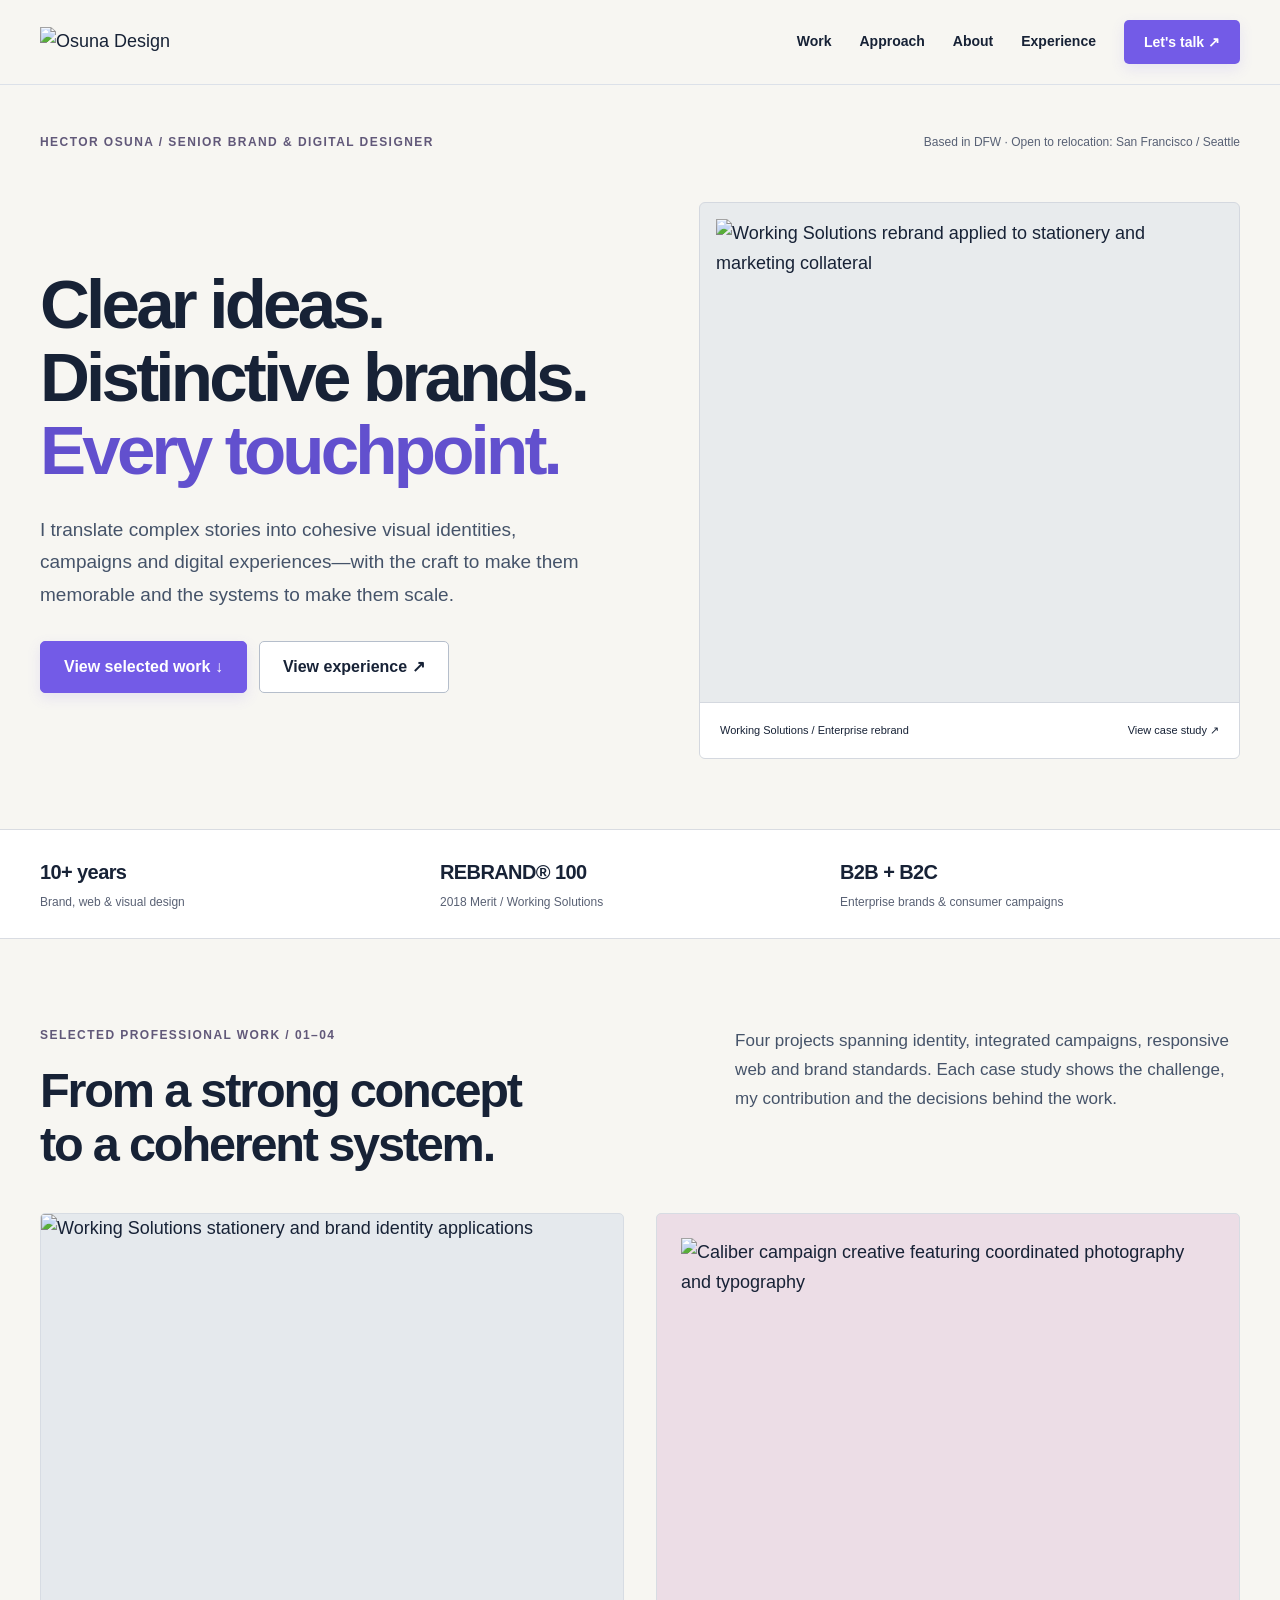
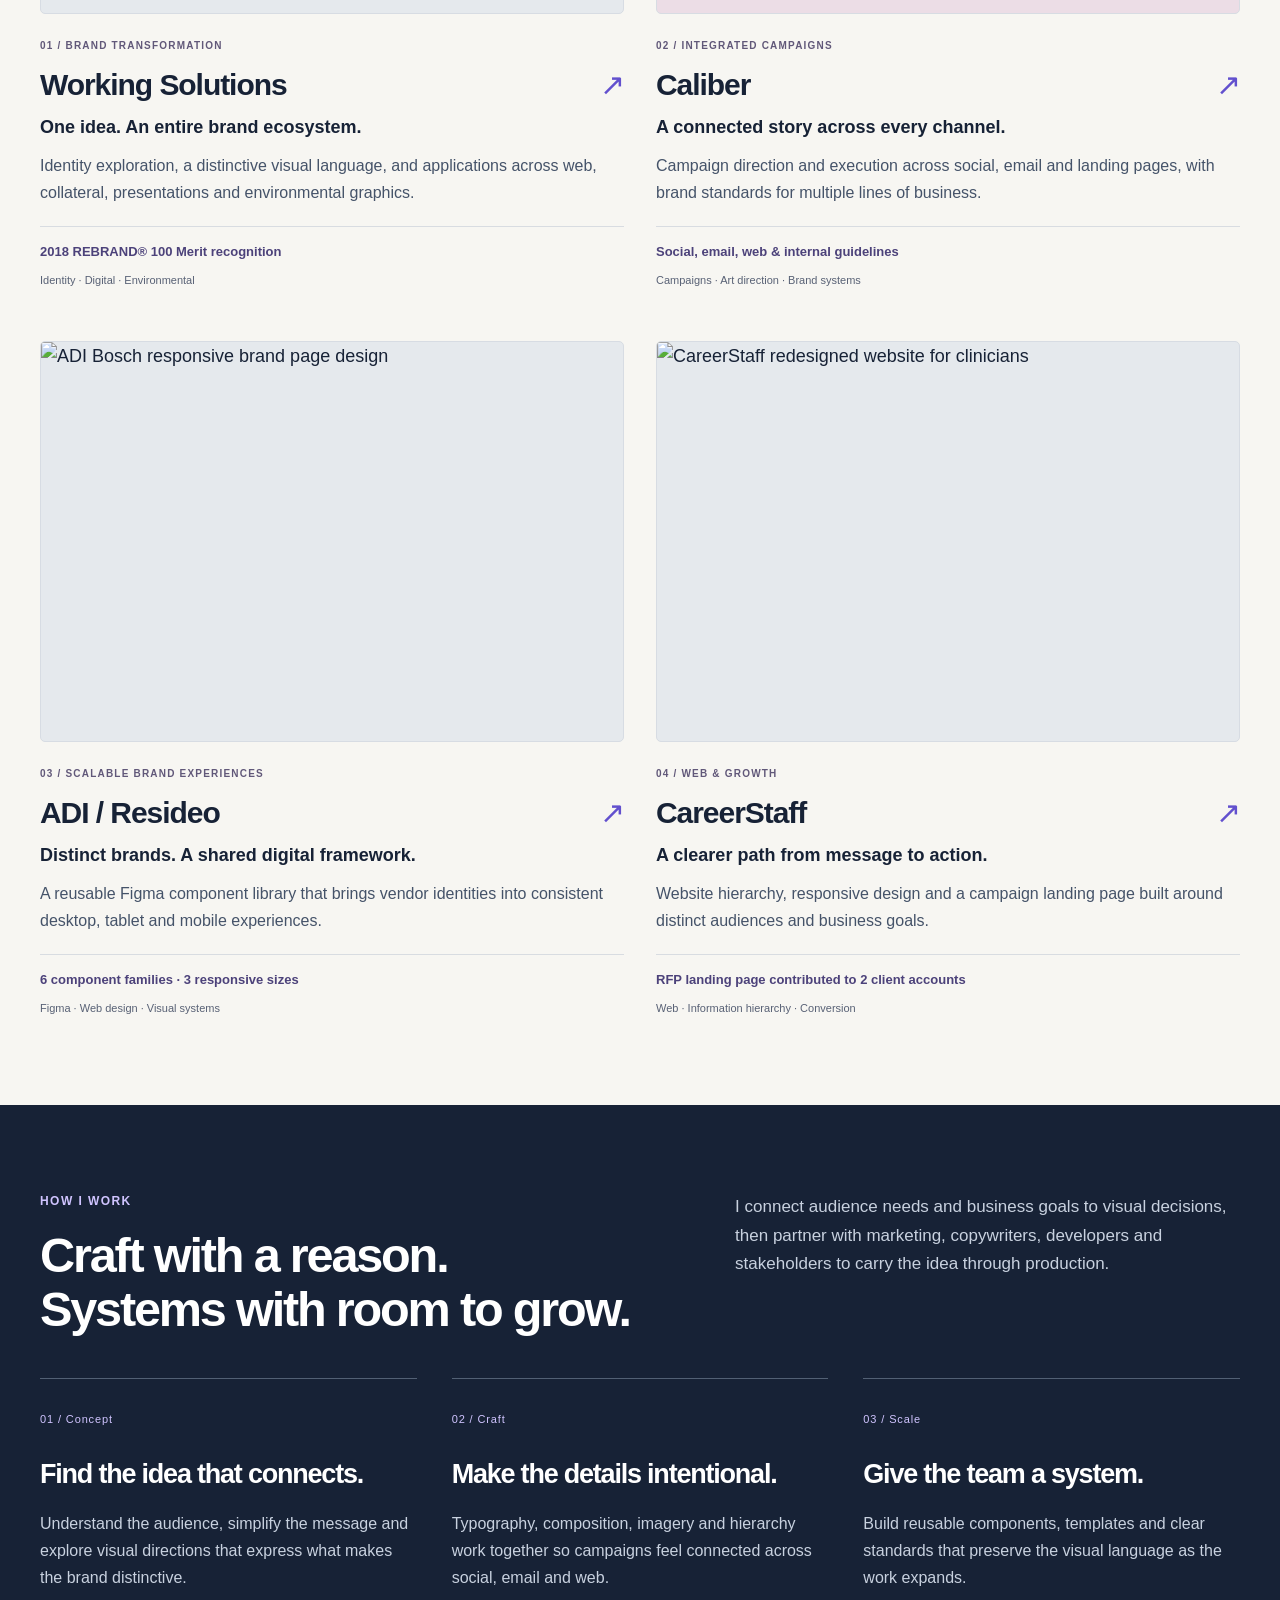
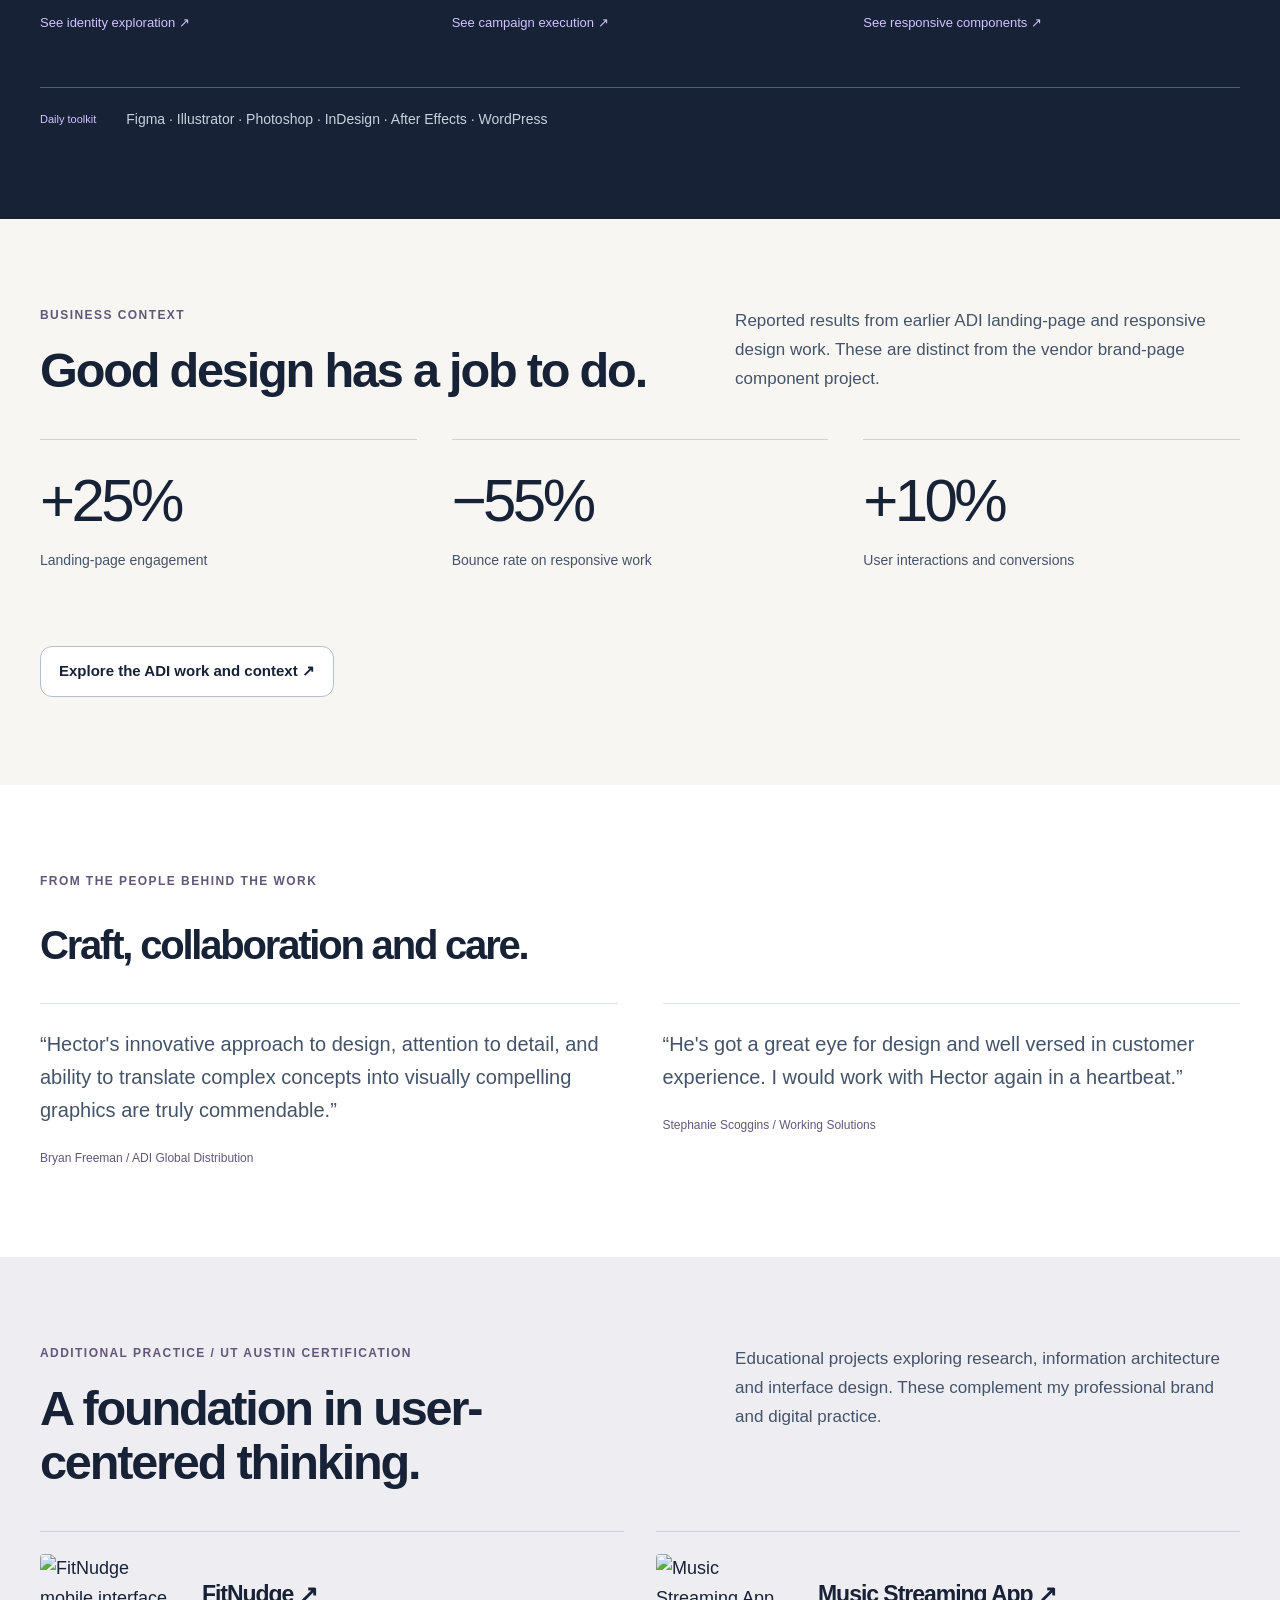
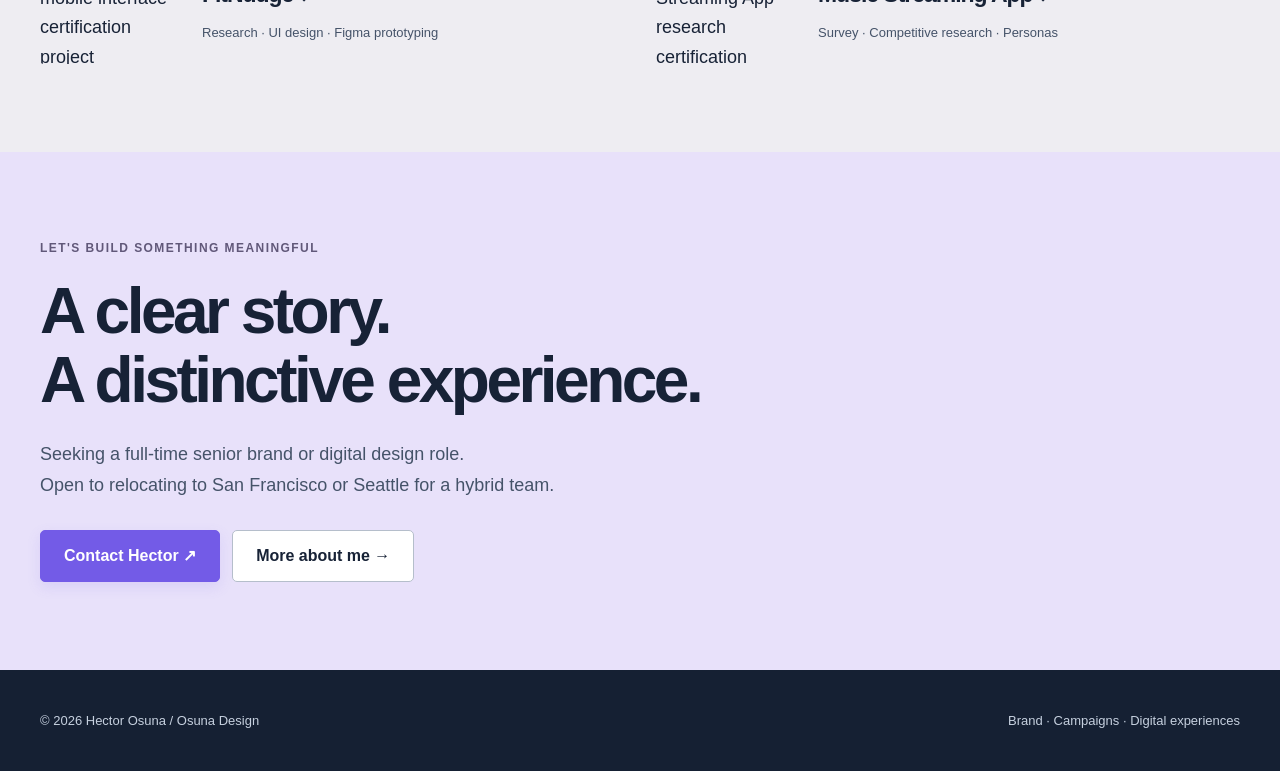
==== index.html @ 9e9a0d92 "Add files via upload" ====
<!doctype html><html lang="en"><head><meta charset="utf-8"><meta name="viewport" content="width=device-width,initial-scale=1"><title>Hector Osuna — Senior Brand &amp; Digital Designer</title><meta name="description" content="Portfolio of Hector Osuna, a senior brand, web and UI designer building polished digital experiences and scalable design systems."><link rel="icon" href="assets/favicon.svg" type="image/svg+xml"><link rel="alternate icon" href="assets/favicon.ico"><link rel="apple-touch-icon" href="assets/favicon-180.png"><link rel="stylesheet" href="styles.css"><link rel="stylesheet" href="editorial.css"><link rel="stylesheet" href="ux-cases.css"><link rel="stylesheet" href="product-design.css"><link rel="stylesheet" href="brand-focus.css"></head><body class="home-page product-portfolio brand-focused"><a class="skip-link" href="#main">Skip to content</a><nav class="nav"><div class="container navin"><a class="brand" href="index.html"><img src="assets/osuna-logo.png" alt="Osuna Design"></a><div class="navlinks"><a href="#work">Work</a><a href="#approach">Approach</a><a href="about.html">About</a><a href="resume.html">Experience</a><a class="btn dark" href="mailto:hosuna23@gmail.com">Let's talk ↗</a></div><button class="menu" aria-label="Open navigation">☰</button></div></nav><main id="main">
<header class="brand-hero"><div class="container"><div class="hero-intro"><div class="eyebrow">Hector Osuna / Senior Brand &amp; Digital Designer</div><p class="availability">Based in DFW · Open to relocation: San Francisco / Seattle</p></div><div class="brand-hero-grid"><div><h1>Clear ideas.<br>Distinctive brands.<br><span>Every touchpoint.</span></h1><p class="lead">I translate complex stories into cohesive visual identities, campaigns and digital experiences—with the craft to make them memorable and the systems to make them scale.</p><div class="actions"><a class="btn dark" href="#work">View selected work ↓</a><a class="btn" href="resume.html">View experience ↗</a></div></div><a class="hero-brand-art" href="working-solutions.html"><img src="assets/ws-new-collateral.webp" alt="Working Solutions rebrand applied to stationery and marketing collateral" fetchpriority="high"><div class="hero-art-caption"><span>Working Solutions / Enterprise rebrand</span><span>View case study ↗</span></div></a></div></div></header>
<section class="brand-proof-strip"><div class="container"><div><strong>10+ years</strong><span>Brand, web &amp; visual design</span></div><div><strong>REBRAND® 100</strong><span>2018 Merit / Working Solutions</span></div><div><strong>B2B + B2C</strong><span>Enterprise brands &amp; consumer campaigns</span></div></div></section>
<section id="work"><div class="container"><div class="section-head"><div><div class="eyebrow">Selected professional work / 01–04</div><h2>From a strong concept<br>to a coherent system.</h2></div><p>Four projects spanning identity, integrated campaigns, responsive web and brand standards. Each case study shows the challenge, my contribution and the decisions behind the work.</p></div><div class="brand-work-grid"><a class="brand-project" href="working-solutions.html"><div class="brand-project-image"><img src="assets/ws-new-collateral.webp" alt="Working Solutions stationery and brand identity applications" loading="lazy"></div><div class="brand-project-copy"><div class="eyebrow">01 / Brand transformation</div><h3>Working Solutions <span aria-hidden="true">↗</span></h3><h4>One idea. An entire brand ecosystem.</h4><p>Identity exploration, a distinctive visual language, and applications across web, collateral, presentations and environmental graphics.</p><div class="project-proof">2018 REBRAND® 100 Merit recognition</div><div class="brand-tags">Identity · Digital · Environmental</div></div></a><a class="brand-project" href="caliber.html"><div class="brand-project-image"><img src="assets/caliber/campaign-social.jpg" alt="Caliber campaign creative featuring coordinated photography and typography" loading="lazy"></div><div class="brand-project-copy"><div class="eyebrow">02 / Integrated campaigns</div><h3>Caliber <span aria-hidden="true">↗</span></h3><h4>A connected story across every channel.</h4><p>Campaign direction and execution across social, email and landing pages, with brand standards for multiple lines of business.</p><div class="project-proof">Social, email, web & internal guidelines</div><div class="brand-tags">Campaigns · Art direction · Brand systems</div></div></a><a class="brand-project" href="adi-resideo.html"><div class="brand-project-image"><img src="assets/adi-bosch-desktop.webp" alt="ADI Bosch responsive brand page design" loading="lazy"></div><div class="brand-project-copy"><div class="eyebrow">03 / Scalable brand experiences</div><h3>ADI / Resideo <span aria-hidden="true">↗</span></h3><h4>Distinct brands. A shared digital framework.</h4><p>A reusable Figma component library that brings vendor identities into consistent desktop, tablet and mobile experiences.</p><div class="project-proof">6 component families · 3 responsive sizes</div><div class="brand-tags">Figma · Web design · Visual systems</div></div></a><a class="brand-project" href="careerstaff.html"><div class="brand-project-image"><img src="assets/cs-new-clinicians.webp" alt="CareerStaff redesigned website for clinicians" loading="lazy"></div><div class="brand-project-copy"><div class="eyebrow">04 / Web & growth</div><h3>CareerStaff <span aria-hidden="true">↗</span></h3><h4>A clearer path from message to action.</h4><p>Website hierarchy, responsive design and a campaign landing page built around distinct audiences and business goals.</p><div class="project-proof">RFP landing page contributed to 2 client accounts</div><div class="brand-tags">Web · Information hierarchy · Conversion</div></div></a></div></div></section>
<section id="approach" class="brand-approach"><div class="container"><div class="section-head"><div><div class="eyebrow">How I work</div><h2>Craft with a reason.<br>Systems with room to grow.</h2></div><p>I connect audience needs and business goals to visual decisions, then partner with marketing, copywriters, developers and stakeholders to carry the idea through production.</p></div><div class="brand-principles"><article><span>01 / Concept</span><h3>Find the idea that connects.</h3><p>Understand the audience, simplify the message and explore visual directions that express what makes the brand distinctive.</p><a href="working-solutions.html">See identity exploration ↗</a></article><article><span>02 / Craft</span><h3>Make the details intentional.</h3><p>Typography, composition, imagery and hierarchy work together so campaigns feel connected across social, email and web.</p><a href="caliber.html">See campaign execution ↗</a></article><article><span>03 / Scale</span><h3>Give the team a system.</h3><p>Build reusable components, templates and clear standards that preserve the visual language as the work expands.</p><a href="adi-resideo.html">See responsive components ↗</a></article></div><div class="tool-line"><span>Daily toolkit</span><p>Figma · Illustrator · Photoshop · InDesign · After Effects · WordPress</p></div></div></section>
<section class="brand-results"><div class="container"><div class="section-head"><div><div class="eyebrow">Business context</div><h2>Good design has a job to do.</h2></div><p>Reported results from earlier ADI landing-page and responsive design work. These are distinct from the vendor brand-page component project.</p></div><div class="brand-result-grid"><div><strong>+25%</strong><p>Landing-page engagement</p></div><div><strong>−55%</strong><p>Bounce rate on responsive work</p></div><div><strong>+10%</strong><p>User interactions and conversions</p></div></div><a class="back" href="adi-resideo.html">Explore the ADI work and context ↗</a></div></section>
<section class="brand-testimonials"><div class="container"><div class="eyebrow">From the people behind the work</div><h2>Craft, collaboration and care.</h2><div class="brief-grid"><figure><blockquote>“Hector's innovative approach to design, attention to detail, and ability to translate complex concepts into visually compelling graphics are truly commendable.”</blockquote><figcaption>Bryan Freeman / ADI Global Distribution</figcaption></figure><figure><blockquote>“He's got a great eye for design and well versed in customer experience. I would work with Hector again in a heartbeat.”</blockquote><figcaption>Stephanie Scoggins / Working Solutions</figcaption></figure></div></div></section><section class="brand-secondary"><div class="container"><div class="section-head"><div><div class="eyebrow">Additional practice / UT Austin certification</div><h2>A foundation in user-centered thinking.</h2></div><p>Educational projects exploring research, information architecture and interface design. These complement my professional brand and digital practice.</p></div><div class="brand-study-grid"><a href="ui-ux-fitnudge.html"><img src="assets/ux/FitNudge-thumbnail.jpg" alt="FitNudge mobile interface certification project" loading="lazy"><div><h3>FitNudge ↗</h3><p>Research · UI design · Figma prototyping</p></div></a><a href="music-streaming-app.html"><img src="assets/ux/Music-Streaming-App-thumbnail.jpg" alt="Music Streaming App research certification project" loading="lazy"><div><h3>Music Streaming App ↗</h3><p>Survey · Competitive research · Personas</p></div></a></div></div></section>
<section class="brand-contact"><div class="container"><div class="eyebrow">Let's build something meaningful</div><h2>A clear story.<br>A distinctive experience.</h2><p>Seeking a full-time senior brand or digital design role.<br>Open to relocating to San Francisco or Seattle for a hybrid team.</p><div class="actions"><a class="btn dark" href="mailto:hosuna23@gmail.com">Contact Hector ↗</a><a class="btn" href="about.html">More about me →</a></div></div></section>
</main><footer class="footer"><div class="container footerin"><div>© <span data-year></span> Hector Osuna / Osuna Design</div><div>Brand · Campaigns · Digital experiences</div></div></footer><script src="script.js"></script><script src="product-design.js"></script></body></html>
---- styles.css ----
:root{--ink:#0b1736;--navy:#0f2046;--gold:#b18b4c;--paper:#fbfaf7;--white:#fff;--muted:#687083;--line:#dfe3e8;--lav:#eeeaff;--mint:#e8f8f2;--sky:#e9f4ff;--peach:#fff0e8;--shadow:0 24px 70px rgba(15,32,70,.10);--radius:28px;--max:1200px}*{box-sizing:border-box}html{scroll-behavior:smooth}body{margin:0;background:var(--paper);color:var(--ink);font-family:Inter,ui-sans-serif,-apple-system,BlinkMacSystemFont,"Segoe UI",sans-serif;line-height:1.55}a{color:inherit;text-decoration:none}img{max-width:100%;display:block}.container{width:min(var(--max),calc(100% - 40px));margin:auto}.nav{position:sticky;top:0;z-index:30;background:rgba(251,250,247,.82);backdrop-filter:blur(18px);border-bottom:1px solid rgba(11,23,54,.08)}.navin{height:82px;display:flex;align-items:center;justify-content:space-between}.brand img{width:175px;height:auto}.navlinks{display:flex;align-items:center;gap:28px;font-size:14px}.navlinks a{opacity:.78}.navlinks a:hover{opacity:1}.btn{display:inline-flex;align-items:center;justify-content:center;gap:10px;border:1px solid var(--ink);border-radius:999px;padding:12px 18px;font-weight:700;font-size:14px;transition:.25s;background:transparent}.btn:hover{transform:translateY(-2px);box-shadow:0 10px 25px rgba(15,32,70,.12)}.btn.dark{background:var(--ink);color:white}.menu{display:none;border:0;background:none;font-size:25px}.hero{padding:88px 0 68px;overflow:hidden}.eyebrow{font-size:12px;font-weight:800;letter-spacing:.16em;text-transform:uppercase;color:var(--gold);margin-bottom:18px}.hero-grid{display:grid;grid-template-columns:1.05fr .95fr;gap:64px;align-items:center}.hero h1{font-size:clamp(52px,7vw,92px);line-height:.94;letter-spacing:-.065em;margin:0 0 26px;max-width:800px}.gradient-word{background:linear-gradient(100deg,#5d54c7,#af7d43,#2f9d82);-webkit-background-clip:text;color:transparent}.lead{font-size:19px;color:var(--muted);max-width:650px}.actions{display:flex;gap:12px;margin-top:32px;flex-wrap:wrap}.visual{position:relative;min-height:530px}.orb{position:absolute;border-radius:50%;filter:blur(1px)}.orb.a{width:330px;height:330px;background:linear-gradient(135deg,#c8c1ff,#fff);right:25px;top:15px}.orb.b{width:260px;height:260px;background:linear-gradient(135deg,#d8f5eb,#f9d8c5);left:5px;bottom:0}.ui-card{position:absolute;background:rgba(255,255,255,.86);backdrop-filter:blur(18px);border:1px solid rgba(15,32,70,.10);box-shadow:var(--shadow);border-radius:24px;padding:24px}.ui-card.one{right:0;top:85px;width:360px}.ui-card.two{left:15px;bottom:55px;width:330px}.ui-card.three{right:30px;bottom:10px;width:245px}.chip{display:inline-flex;padding:7px 10px;border-radius:999px;background:var(--lav);font-size:11px;font-weight:800}.bars{display:grid;gap:9px;margin-top:20px}.bar{height:10px;border-radius:99px;background:#e7e9ee;overflow:hidden}.bar i{display:block;height:100%;background:linear-gradient(90deg,#7167dc,#b18b4c);border-radius:99px}.metric{font-size:44px;font-weight:800;letter-spacing:-.05em}.tiny{font-size:12px;color:var(--muted)}.ticker{border-block:1px solid var(--line);overflow:hidden;background:#fff}.ticker-track{display:flex;width:max-content;gap:46px;padding:16px 0;animation:ticker 26s linear infinite;font-size:12px;font-weight:800;letter-spacing:.12em;text-transform:uppercase;color:#6f7580}@keyframes ticker{to{transform:translateX(-50%)}}section{padding:100px 0}.section-head{display:grid;grid-template-columns:.8fr 1.2fr;gap:50px;margin-bottom:46px}.section-head h2{font-size:clamp(38px,5vw,66px);letter-spacing:-.05em;line-height:1;margin:0}.section-head p{font-size:18px;color:var(--muted);max-width:650px}.grid3{display:grid;grid-template-columns:repeat(3,1fr);gap:18px}.card{background:#fff;border:1px solid var(--line);border-radius:var(--radius);padding:30px;min-height:270px;transition:.3s}.card:hover{transform:translateY(-7px);box-shadow:var(--shadow)}.card .num{font-size:12px;color:var(--gold);font-weight:800}.card h3{font-size:25px;line-height:1.05;letter-spacing:-.03em;margin:50px 0 12px}.card p{color:var(--muted);margin:0}.work-grid{display:grid;grid-template-columns:1fr 1fr;gap:22px}.project{border-radius:32px;overflow:hidden;border:1px solid var(--line);background:white;transition:.35s}.project:hover{transform:translateY(-6px);box-shadow:var(--shadow)}.project-art{height:380px;padding:34px;position:relative;overflow:hidden}.project:nth-child(1) .project-art{background:var(--lav)}.project:nth-child(2) .project-art{background:var(--mint)}.project:nth-child(3) .project-art{background:var(--peach)}.project:nth-child(4) .project-art{background:var(--sky)}.mock{position:absolute;background:white;border:1px solid rgba(15,32,70,.12);box-shadow:0 20px 45px rgba(15,32,70,.12);border-radius:18px}.mock.browser{left:48px;right:48px;top:54px;bottom:-25px}.mock.browser:before{content:'●  ●  ●';display:block;border-bottom:1px solid #e8e8e8;padding:11px 16px;color:#c3c6cc;font-size:9px;letter-spacing:4px}.mock .screen{padding:30px}.screen h4{font-size:32px;letter-spacing:-.05em;margin:8px 0}.mini-grid{display:grid;grid-template-columns:repeat(3,1fr);gap:8px;margin-top:25px}.mini-grid i{height:75px;border-radius:10px;background:#eef0f4}.project-copy{padding:28px 30px 34px}.project-copy h3{font-size:28px;letter-spacing:-.04em;margin:0 0 8px}.project-copy p{color:var(--muted);margin:0 0 18px}.tags{display:flex;gap:8px;flex-wrap:wrap}.tags span{font-size:11px;padding:6px 9px;border-radius:99px;background:#f2f3f5}.dark{background:#0b1736;color:white}.dark .section-head p,.dark p{color:#bfc6d4}.systems{display:grid;grid-template-columns:1.1fr .9fr;gap:22px}.system-panel{border-radius:30px;padding:36px;background:#111f42;border:1px solid rgba(255,255,255,.12)}.flow{display:grid;gap:12px;margin-top:30px}.flow div{display:flex;justify-content:space-between;padding:16px 18px;border-radius:14px;background:rgba(255,255,255,.06);font-size:14px}.flow b{color:#d6b474}.quote{font-size:clamp(32px,4vw,55px);letter-spacing:-.05em;line-height:1.05;margin:0}.process{display:grid;grid-template-columns:repeat(4,1fr);gap:14px}.step{padding:26px;border-top:1px solid var(--ink)}.step b{font-size:12px;color:var(--gold)}.step h3{font-size:22px}.stats{display:grid;grid-template-columns:repeat(4,1fr);gap:1px;background:var(--line);border:1px solid var(--line);border-radius:26px;overflow:hidden}.stat{background:white;padding:30px}.stat strong{display:block;font-size:42px;letter-spacing:-.05em}.stat span{font-size:13px;color:var(--muted)}.cta{background:linear-gradient(135deg,#e8e3ff,#f8f5eb 48%,#dff5ed);border-radius:36px;padding:70px;text-align:center}.cta h2{font-size:clamp(42px,6vw,72px);line-height:.95;letter-spacing:-.06em;margin:0 auto 20px;max-width:800px}.footer{padding:50px 0}.footerin{display:flex;justify-content:space-between;align-items:center;border-top:1px solid var(--line);padding-top:28px;color:var(--muted);font-size:13px}.reveal{opacity:0;transform:translateY(24px);transition:.7s cubic-bezier(.2,.7,.2,1)}.reveal.show{opacity:1;transform:none}.case-hero{padding:90px 0 60px}.case-hero h1{font-size:clamp(50px,7vw,90px);letter-spacing:-.06em;line-height:.95;margin:0 0 24px}.case-meta{display:flex;gap:30px;flex-wrap:wrap;color:var(--muted)}.case-block{background:#fff;border:1px solid var(--line);border-radius:28px;padding:40px;margin:18px 0}.case-block h2{font-size:38px;letter-spacing:-.04em}.case-block p{color:var(--muted);max-width:850px}.case-cols{display:grid;grid-template-columns:1fr 1fr;gap:18px}.list{display:grid;gap:12px}.list div{padding:18px;border-radius:14px;background:#f5f5f3}.back{display:inline-block;margin-top:30px;font-weight:700}.resume-grid{display:grid;grid-template-columns:.75fr 1.25fr;gap:40px}.timeline{border-left:1px solid var(--line);padding-left:30px}.job{margin-bottom:35px}.job h3{margin-bottom:4px}.job small{color:var(--gold);font-weight:700}.job p{color:var(--muted)}@media(max-width:850px){.navlinks{display:none;position:absolute;left:0;right:0;top:82px;background:var(--paper);padding:25px 20px;flex-direction:column;border-bottom:1px solid var(--line)}.navlinks.open{display:flex}.menu{display:block}.hero-grid,.section-head,.systems,.resume-grid{grid-template-columns:1fr}.visual{min-height:430px}.grid3,.process,.stats{grid-template-columns:1fr 1fr}.work-grid,.case-cols{grid-template-columns:1fr}.hero{padding-top:55px}.hero h1{font-size:58px}.ui-card.one{width:310px}.cta{padding:50px 25px}}@media(max-width:560px){.grid3,.process,.stats{grid-template-columns:1fr}.project-art{height:300px}.visual{min-height:390px}.ui-card.two{width:270px}.ui-card.three{display:none}.brand img{width:145px}.hero h1{font-size:48px}section{padding:72px 0}}

/* ---- Working Solutions case study additions ---- */
.case-hero .lead{margin-top:6px}
.case-sub{font-size:20px;font-weight:700;color:var(--gold);letter-spacing:-.01em;margin:0 0 16px}
.ws-meta{display:grid;grid-template-columns:repeat(6,1fr);gap:1px;background:var(--line);border:1px solid var(--line);border-radius:26px;overflow:hidden;margin:44px 0 0}
.ws-meta > div{background:#fff;padding:26px 22px}
.ws-meta h5{margin:0 0 10px;font-size:10.5px;font-weight:800;letter-spacing:.14em;text-transform:uppercase;color:var(--gold)}
.ws-meta p{margin:0;font-size:14.5px;color:var(--ink);font-weight:600;line-height:1.45}
.ws-era p{font-size:18px;color:var(--muted);max-width:820px}
.ws-era p+p{margin-top:18px}
.ws-challenge-grid{display:grid;grid-template-columns:1fr 1fr;gap:18px;margin-top:10px}
.ws-challenge{background:#fff;border:1px solid var(--line);border-radius:28px;padding:36px}
.ws-challenge h6{font-size:12px;font-weight:800;text-transform:uppercase;letter-spacing:.09em;color:var(--gold);margin:0 0 16px}
.ws-challenge p{color:var(--muted);margin:0}
.ws-flow-row{display:flex;align-items:center;justify-content:center;gap:26px;flex-wrap:wrap;margin:40px 0 8px}
.ws-flow-card{display:flex;flex-direction:column;align-items:center;text-align:center;gap:14px;max-width:230px}
.ws-flow-icon{width:92px;height:92px;border-radius:24px;display:flex;align-items:center;justify-content:center;background:var(--lav)}
.ws-flow-icon svg{width:40px;height:40px}
.ws-flow-tag{font-size:11px;font-weight:800;letter-spacing:.11em;text-transform:uppercase;color:var(--muted)}
.ws-flow-caption{font-size:14px;color:var(--muted);max-width:210px;margin:0}
.ws-flow-arrow{font-size:28px;color:var(--gold);font-weight:800}
.ws-foundation{text-align:center;font-size:22px;font-weight:700;letter-spacing:-.02em;margin:8px 0 0;color:var(--ink)}
.ws-before-after{display:grid;grid-template-columns:1fr 1fr;gap:20px;margin-top:28px}
.ws-ba-card{border-radius:24px;overflow:hidden;border:1px solid var(--line);background:#fff}
.ws-ba-label{padding:14px 22px;font-size:11px;font-weight:800;letter-spacing:.12em;text-transform:uppercase;color:var(--muted);border-bottom:1px solid var(--line)}
.ws-ba-card.before .ws-ba-label{color:#a3462f}
.ws-ba-card.after .ws-ba-label{color:#1a7a4c}
.ws-ba-card img{width:100%;height:230px;object-fit:contain;background:#fafaf8;padding:20px}
.ws-ba-card.after img{object-fit:cover;padding:0;height:230px}
.ws-concept{margin-top:20px;border-radius:24px;overflow:hidden;border:1px solid var(--line);background:#fff}
.ws-concept img{width:100%;display:block;max-height:420px;object-fit:cover}
.ws-concept-cap{padding:20px 24px;color:var(--muted);font-size:14px}
.ws-gallery{display:grid;gap:18px}
.ws-gallery.g2{grid-template-columns:1fr 1fr}
.ws-gallery.g3{grid-template-columns:repeat(3,1fr)}
.ws-gallery.g4{grid-template-columns:repeat(4,1fr)}
.ws-gallery-item{border-radius:20px;overflow:hidden;border:1px solid var(--line);background:#fff}
.ws-gallery-item img{width:100%;height:230px;object-fit:cover;display:block}
.ws-gallery-title{padding:16px 20px;font-size:10.5px;font-weight:800;letter-spacing:.1em;text-transform:uppercase;color:var(--gold);border-top:1px solid var(--line)}
.ws-slides{display:grid;grid-template-columns:repeat(3,1fr);gap:18px;margin-top:32px}
.ws-slide{border-radius:16px;overflow:hidden;border:1px solid var(--line);box-shadow:var(--shadow)}
.ws-slide img{width:100%;display:block}
@media(max-width:850px){
.ws-meta{grid-template-columns:repeat(3,1fr)}
.ws-challenge-grid,.ws-before-after,.ws-gallery.g2,.ws-gallery.g3,.ws-gallery.g4{grid-template-columns:1fr}
.ws-slides{grid-template-columns:1fr 1fr}
}
@media(max-width:560px){
.ws-meta{grid-template-columns:1fr 1fr}
.ws-slides{grid-template-columns:1fr}
.ws-flow-row{gap:16px}
}

/* ---- CareerStaff case study (scoped to body.cs-page) ---- */
.cs-page section{padding:44px 0}
.cs-page .case-hero{padding:56px 0 16px}
.cs-page .case-hero h1{margin-bottom:14px}
.cs-page .case-sub{margin-bottom:8px}
.cs-page .ws-meta{margin-top:28px}
.cs-page .ws-meta > div{padding:18px 18px}
.cs-page .eyebrow{margin-bottom:10px}
.cs-page .back{margin-top:22px}
.cs-page .cs-cta-wrap{padding:24px 0 8px}
.cs-page .cta{padding:44px 30px}
.cs-page .cta h2{font-size:clamp(30px,4vw,48px);margin-bottom:18px}
.cs-page .footer{padding:30px 0}
.cs-stats{display:grid;grid-template-columns:repeat(5,1fr);gap:1px;background:var(--line);border:1px solid var(--line);border-radius:22px;overflow:hidden;margin-top:14px}
.cs-stats > div{background:#fff;padding:16px 18px}
.cs-stats strong{display:block;font-size:32px;letter-spacing:-.05em;line-height:1.1;color:var(--navy)}
.cs-stats span{font-size:12.5px;color:var(--muted);line-height:1.35;display:block}
.cs-head{display:grid;grid-template-columns:.9fr 1.1fr;gap:36px;align-items:end;margin-bottom:22px}
.cs-head h2{font-size:clamp(30px,3.6vw,44px);letter-spacing:-.045em;line-height:1.02;margin:0}
.cs-head p{margin:0;color:var(--muted);font-size:16px}
/* browser frames */
.cs-browser{margin:0;border-radius:16px;overflow:hidden;border:1px solid var(--line);background:#fff;box-shadow:0 14px 40px rgba(15,32,70,.09);cursor:zoom-in;transition:box-shadow .3s,transform .3s}
.cs-browser:hover,.cs-browser:focus-visible{box-shadow:0 22px 56px rgba(15,32,70,.16);transform:translateY(-3px);outline:none}
.cs-browser:focus-visible{box-shadow:0 0 0 3px var(--gold)}
.cs-bar{display:flex;align-items:center;gap:6px;padding:9px 12px;border-bottom:1px solid var(--line);background:#f7f7f5}
.cs-bar i{width:9px;height:9px;border-radius:50%;background:#d7d9de}
.cs-bar span{margin-left:8px;font-size:11px;color:var(--muted);background:#fff;border:1px solid var(--line);border-radius:99px;padding:2px 10px;white-space:nowrap;overflow:hidden;text-overflow:ellipsis}
.cs-screen{height:380px;overflow:hidden;position:relative}
.cs-screen.tall{height:520px}
.cs-screen img{width:100%;transition:transform 7s cubic-bezier(.45,0,.25,1)}
.cs-browser:hover .cs-screen img{transform:translateY(calc(-100% + 380px))}
.cs-browser:hover .cs-screen.tall img{transform:translateY(calc(-100% + 520px))}
.cs-browser figcaption{padding:9px 14px;font-size:11px;color:var(--muted);border-top:1px solid var(--line);text-align:center}
.cs-hint{text-align:center;font-size:12px;color:var(--muted);margin:14px 0 0}
/* old site split */
.cs-split{display:grid;grid-template-columns:.95fr 1.05fr;gap:18px;align-items:start}
.cs-notes{display:grid;gap:14px}
.cs-note{background:#fff;border:1px solid var(--line);border-radius:20px;padding:22px 24px}
.cs-note h6,.cs-changes h6,.cs-opt-card h6{font-size:11.5px;font-weight:800;text-transform:uppercase;letter-spacing:.1em;color:var(--gold);margin:0 0 10px}
.cs-note ul{margin:0;padding-left:18px;color:var(--muted);font-size:14.5px;display:grid;gap:8px}
.cs-note b{color:var(--ink)}
.cs-note p{margin:12px 0 0;color:var(--muted);font-size:14.5px}
.cs-chips{display:flex;flex-wrap:wrap;gap:7px}
.cs-chips span{font-size:12px;font-weight:700;padding:6px 11px;border-radius:99px;background:var(--lav);color:var(--navy)}
/* IA viewer */
.cs-ia{background:#fff;border:1px solid var(--line);border-radius:22px;overflow:hidden}
.cs-ia-bar{display:flex;justify-content:space-between;align-items:center;gap:12px;flex-wrap:wrap;padding:10px 12px;border-bottom:1px solid var(--line);background:#f7f7f5}
.cs-tabs{display:inline-flex;background:#eceae4;border-radius:99px;padding:3px}
.cs-tabs button,.cs-tool{font:inherit;font-size:13px;font-weight:700;border:0;cursor:pointer;border-radius:99px;padding:7px 16px;background:transparent;color:var(--muted)}
.cs-tabs button[aria-selected="true"]{background:#fff;color:var(--ink);box-shadow:0 2px 8px rgba(15,32,70,.1)}
.cs-tabs button[data-ia="before"][aria-selected="true"]{color:#b45309}
.cs-tabs button[data-ia="after"][aria-selected="true"]{color:#047857}
.cs-ia-tools{display:flex;gap:6px}
.cs-tool{border:1px solid var(--line);background:#fff;color:var(--ink)}
.cs-tool:hover{border-color:var(--ink)}
.cs-ia-frame{overflow:auto;padding:10px;max-height:560px;background:#fff}
.cs-ia-frame img{width:100%;min-width:640px;height:auto;margin:auto;user-select:none;-webkit-user-drag:none}
.cs-ia-frame.zoomed{cursor:grab}
.cs-ia-frame.zoomed.dragging{cursor:grabbing}
.cs-ia-frame.zoomed img{width:var(--zw);max-width:none}
.cs-legend{display:flex;flex-wrap:wrap;gap:8px 18px;padding:10px 16px;border-top:1px solid var(--line);font-size:12px;color:var(--muted)}
.cs-legend i{display:inline-block;width:16px;height:12px;border-radius:3px;border:1.5px solid;vertical-align:-1px;margin-right:6px}
.cs-changes{display:grid;grid-template-columns:repeat(3,1fr);gap:12px;margin-top:14px}
.cs-changes > div{background:#fff;border:1px solid var(--line);border-radius:18px;padding:18px 20px}
.cs-changes p{margin:0;color:var(--muted);font-size:14px}
/* personas */
.cs-role{background:var(--mint);border-radius:16px;padding:14px 20px;font-size:14.5px;color:var(--ink);margin-bottom:16px}
.cs-personas{display:grid;grid-template-columns:repeat(3,1fr);gap:16px}
.cs-persona{background:#fff;border:1px solid var(--line);border-radius:22px;padding:16px;display:flex;flex-direction:column;border-top:5px solid var(--p1)}
.cs-persona-top{display:flex;align-items:center;gap:12px}
.cs-swatch{width:38px;height:38px;border-radius:12px;background:linear-gradient(135deg,var(--p1),var(--p2));flex:none}
.cs-persona h3{margin:0;font-size:21px;letter-spacing:-.03em;line-height:1.1}
.cs-persona small{color:var(--muted);font-size:12px}
.cs-persona > p{color:var(--muted);font-size:14px;margin:10px 0 14px;flex:1}
/* optimization */
.cs-opt{display:grid;grid-template-columns:repeat(4,1fr);gap:12px}
.cs-opt-card{background:#fff;border:1px solid var(--line);border-radius:20px;padding:20px}
.cs-opt-num{font-size:30px;font-weight:800;letter-spacing:-.05em;color:var(--navy);line-height:1;margin-bottom:12px}
.cs-opt-card p{margin:0;color:var(--muted);font-size:14px}
/* lightbox */
.cs-lightbox{border:0;padding:0;border-radius:18px;width:min(900px,94vw);max-height:92vh;background:#fff;box-shadow:0 30px 90px rgba(0,0,0,.35);overflow:hidden}
.cs-lightbox.wide{width:96vw}
.cs-lightbox::backdrop{background:rgba(11,23,54,.72)}
.cs-lb-bar{display:flex;justify-content:space-between;align-items:center;padding:10px 16px;border-bottom:1px solid var(--line);font-weight:700;font-size:14px}
.cs-lb-close{border:0;background:#f2f3f5;border-radius:50%;width:32px;height:32px;cursor:pointer;font-size:14px}
.cs-lb-body{overflow:auto;max-height:calc(92vh - 54px)}
.cs-lb-body img{width:100%}
.cs-lightbox.wide .cs-lb-body img{width:auto;min-width:100%;max-width:none;height:auto}
.cs-lightbox.wide .cs-lb-body img[src$=".svg"]{width:2600px}
@media(max-width:1000px){.cs-stats{grid-template-columns:repeat(3,1fr)}.cs-opt{grid-template-columns:1fr 1fr}}
@media(max-width:850px){
.cs-head,.cs-split{grid-template-columns:1fr;gap:12px}
.cs-personas,.cs-changes{grid-template-columns:1fr}
.cs-screen.tall{height:420px}
.cs-browser:hover .cs-screen.tall img{transform:translateY(calc(-100% + 420px))}
.cs-page section{padding:36px 0}
}
@media(max-width:560px){.cs-stats{grid-template-columns:1fr 1fr}.cs-opt{grid-template-columns:1fr}.cs-stats > div:last-child{grid-column:1/-1}}

/* ---- Working Solutions v2 (body.ws-page) ---- */
.ws-award{display:inline-flex;align-items:center;gap:9px;margin-top:22px;padding:10px 20px;border-radius:999px;background:linear-gradient(100deg,#fff7e8,#fffaf0);border:1px solid rgba(177,139,76,.35);font-size:14px;font-weight:600;color:var(--ink)}
.ws-award-icon{font-size:14px;color:var(--gold)}
.ws-award a{color:var(--gold);font-weight:800;text-decoration:underline;text-underline-offset:2px}
.ws-award a:hover{opacity:.75}
.ws-page .ws-meta{margin-top:24px}
.ws-page .ws-challenge{padding:22px 24px;border-radius:20px}
.ws-page .ws-challenge h6{margin-bottom:8px}
.ws-page .ws-challenge p{font-size:14.5px}
.ws-noscroll{overflow:hidden}
.ws-scope{display:flex;flex-wrap:wrap;gap:7px;margin-top:14px}
.ws-scope span{font-size:12px;font-weight:700;padding:6px 12px;border-radius:99px;background:#fff;border:1px solid var(--line);color:var(--navy)}
/* clickable tiles */
.ws-tile{position:relative;display:block;width:100%;padding:0;border:1px solid var(--line);border-radius:16px;overflow:hidden;background:#fff;cursor:zoom-in;font:inherit;text-align:left;transition:transform .3s,box-shadow .3s}
.ws-tile:hover,.ws-tile:focus-visible{transform:translateY(-3px);box-shadow:0 18px 44px rgba(15,32,70,.14);outline:none}
.ws-tile:focus-visible{box-shadow:0 0 0 3px var(--gold)}
.ws-tile img{width:100%;height:100%;object-fit:cover;display:block}
.ws-tile span{position:absolute;left:10px;bottom:10px;font-size:10.5px;font-weight:800;letter-spacing:.08em;text-transform:uppercase;color:var(--ink);background:rgba(255,255,255,.92);padding:5px 9px;border-radius:99px;backdrop-filter:blur(6px)}
.ws-tile.flat{cursor:zoom-in}
.ws-tile.flat img{height:auto}
/* before mosaic */
.ws-mosaic{display:grid;grid-template-columns:repeat(4,1fr);grid-auto-rows:170px;gap:10px}
.ws-mosaic .span2{grid-column:span 2;grid-row:span 2}
.ws-mosaic .span2 img{object-fit:contain;background:#fafaf8}
/* strategy */
.ws-strategy{display:grid;grid-template-columns:1.1fr .9fr;gap:14px;align-items:stretch}
.ws-strategy .ws-flow-row{margin:0;background:#fff;border:1px solid var(--line);border-radius:20px;padding:26px 18px}
.ws-strategy-img{height:100%;min-height:220px}
.ws-strategy-img img{object-fit:cover}
/* exploration */
.ws-explore{background:#fff;border:1px solid var(--line);border-radius:22px;overflow:hidden}
.ws-explore-tabs{display:flex;gap:4px;padding:8px;border-bottom:1px solid var(--line);background:#f7f7f5;overflow-x:auto;scrollbar-width:none}
.ws-explore-tabs button{flex:1 0 auto;font:inherit;font-size:13px;font-weight:700;border:0;background:transparent;border-radius:12px;padding:9px 14px;color:var(--muted);cursor:pointer;white-space:nowrap}
.ws-explore-tabs button b{color:var(--gold);margin-right:6px;font-size:11px}
.ws-explore-tabs button[aria-selected="true"]{background:#fff;color:var(--ink);box-shadow:0 2px 10px rgba(15,32,70,.1)}
.ws-explore-tabs button:last-child[aria-selected="true"]{color:#1a7a4c}
.ws-explore-body{display:grid;grid-template-columns:1.7fr 1fr;align-items:center}
.ws-explore-img{border:0;padding:12px;background:#fff;cursor:zoom-in;display:block}
.ws-explore-img img{width:100%;display:block}
.ws-explore-note{padding:22px 26px;border-left:1px solid var(--line);align-self:stretch;display:flex;flex-direction:column;justify-content:center}
.ws-explore-note h3{margin:0 0 8px;font-size:24px;letter-spacing:-.03em}
.ws-explore-note p{margin:0;color:var(--muted);font-size:14.5px}
.ws-explore-nav{display:flex;align-items:center;gap:10px;margin-top:18px;font-size:12px;color:var(--muted);font-weight:700}
.ws-explore-nav button{width:36px;height:36px;border-radius:50%;border:1px solid var(--line);background:#fff;cursor:pointer;font-size:15px}
.ws-explore-nav button:hover{border-color:var(--ink)}
/* final identity */
.ws-final{display:grid;grid-template-columns:1.35fr 1fr;gap:14px}
.ws-final-hero{background:#fff;border:1px solid var(--line);border-radius:22px;padding:40px 36px 24px;display:flex;flex-direction:column;justify-content:center}
.ws-final-hero img{width:100%;max-width:560px;margin:0 auto}
.ws-callouts{display:grid;grid-template-columns:1fr 1fr;gap:10px;margin-top:26px}
.ws-callouts div{display:grid;grid-template-columns:14px 1fr;column-gap:10px;align-items:center;background:#f7f7f5;border-radius:12px;padding:10px 12px}
.ws-callouts i{width:14px;height:14px;border-radius:50%;grid-row:span 2}
.ws-callouts b{font-size:13.5px}
.ws-callouts span{font-size:12.5px;color:var(--muted)}
.ws-final-side{display:grid;gap:14px;grid-template-rows:auto auto auto}
.ws-final-rev{background:linear-gradient(120deg,#005895,#36a3d6 55%,#4cb748);border-radius:22px;padding:30px 36px;display:flex;align-items:center;justify-content:center}
.ws-final-rev img{width:100%;max-width:300px;filter:brightness(0) invert(1)}
.ws-palette{display:grid;grid-template-columns:repeat(4,1fr);gap:8px}
.ws-palette div{background:#fff;border:1px solid var(--line);border-radius:14px;padding:8px;display:flex;flex-direction:column;gap:2px}
.ws-palette span{height:44px;border-radius:9px;background:var(--c);margin-bottom:6px}
.ws-palette b{font-size:12px;line-height:1.2}
.ws-palette small{font-size:11px;color:var(--muted);font-family:ui-monospace,monospace}
.ws-type{background:#fff;border:1px solid var(--line);border-radius:14px;padding:12px 16px;display:flex;align-items:baseline;gap:12px;flex-wrap:wrap}
.ws-type .t1{font-size:30px;font-weight:800;letter-spacing:-.02em;color:#005895;font-family:Lato,Inter,sans-serif}
.ws-type .t2{font-size:13px;color:var(--muted)}
/* brand system */
.ws-system{display:grid;grid-template-columns:repeat(4,1fr);grid-auto-rows:180px;gap:10px}
.ws-system .big{grid-column:span 2;grid-row:span 2}
/* website */
.ws-web{display:grid;grid-template-columns:1fr 1fr .9fr;gap:14px;align-items:start}
.ws-web-col{display:grid;gap:10px}
.ws-ba-tag{font-size:11px;font-weight:800;letter-spacing:.12em;text-transform:uppercase}
.ws-ba-tag.before{color:#a3462f}.ws-ba-tag.after{color:#1a7a4c}
.ws-web .cs-screen{height:430px}
.ws-web .cs-browser:hover .cs-screen img{transform:translateY(calc(-100% + 430px))}
.ws-web-list{margin:4px 0 0;padding-left:18px;font-size:13.5px;color:var(--muted);display:grid;gap:5px}
.ws-web-wins{background:#fff;border:1px solid var(--line);border-radius:20px;padding:20px 22px;display:grid;gap:12px;margin-top:27px}
.ws-web-wins h6,.ws-bc h6,.ws-deck-principles h6{font-size:11.5px;font-weight:800;text-transform:uppercase;letter-spacing:.1em;color:var(--gold);margin:0}
.ws-web-wins div{display:grid;gap:2px;padding-left:12px;border-left:3px solid #4cb748}
.ws-web-wins div:nth-of-type(2){border-color:#005895}.ws-web-wins div:nth-of-type(3){border-color:#36a3d6}.ws-web-wins div:nth-of-type(4){border-color:#5f2a9e}.ws-web-wins div:nth-of-type(5){border-color:var(--gold)}
.ws-web-wins b{font-size:14px}
.ws-web-wins span{font-size:13px;color:var(--muted);line-height:1.45}
.ws-bc{display:flex;gap:18px;align-items:center;margin-top:14px;background:linear-gradient(120deg,#eef5fb,#f0f8ef);border-radius:20px;padding:20px 24px}
.ws-bc-icon{flex:none;width:64px;height:64px;border-radius:16px;background:#fff;display:flex;align-items:center;justify-content:center}
.ws-bc-icon svg{width:38px;height:38px}
.ws-bc p{margin:6px 0 0;color:var(--muted);font-size:14.5px}
.ws-bc-shot{flex:0 0 38%}
/* deck slider */
.ws-deck{background:#0b1736;border-radius:24px;padding:14px;outline:none;color:#fff}
.ws-deck:focus-visible{box-shadow:0 0 0 3px var(--gold)}
.ws-deck-stage{display:grid;grid-template-columns:1fr 290px;gap:14px;align-items:stretch}
.ws-deck-frame{position:relative;border-radius:14px;overflow:hidden;background:#000;aspect-ratio:16/9}
.ws-deck-img{width:100%;height:100%;object-fit:contain;display:block}
.ws-deck-arrow{position:absolute;top:50%;transform:translateY(-50%);width:44px;height:44px;border-radius:50%;border:0;background:rgba(255,255,255,.9);color:var(--ink);font-size:26px;line-height:1;cursor:pointer;box-shadow:0 6px 20px rgba(0,0,0,.25);opacity:.85;transition:opacity .2s,transform .2s}
.ws-deck-arrow:hover{opacity:1;transform:translateY(-50%) scale(1.06)}
.ws-deck-arrow.prev{left:12px}.ws-deck-arrow.next{right:12px}
.ws-deck-note{background:#111f42;border:1px solid rgba(255,255,255,.1);border-radius:14px;padding:18px 20px;display:flex;flex-direction:column}
.ws-deck-top{display:flex;justify-content:space-between;align-items:center;margin-bottom:14px}
.ws-deck-count{font-size:12px;font-weight:800;letter-spacing:.12em;color:#d6b474}
.ws-deck-full{font:inherit;font-size:12px;font-weight:700;border:1px solid rgba(255,255,255,.25);background:transparent;color:#fff;border-radius:99px;padding:6px 12px;cursor:pointer}
.ws-deck-full:hover{background:rgba(255,255,255,.1)}
.ws-deck-title{margin:0 0 8px;font-size:21px;letter-spacing:-.02em;line-height:1.15}
.ws-deck-text{margin:0;color:#bfc6d4;font-size:14px;line-height:1.55}
.ws-deck-tags{display:flex;flex-wrap:wrap;gap:6px;margin-top:auto;padding-top:14px}
.ws-deck-tags span{font-size:11px;font-weight:700;padding:4px 9px;border-radius:99px;background:rgba(255,255,255,.08);color:#dfe4ee}
.ws-deck-thumbs{display:flex;gap:8px;overflow-x:auto;padding:12px 2px 2px;scrollbar-width:thin;scrollbar-color:rgba(255,255,255,.25) transparent}
.ws-thumb{position:relative;flex:0 0 120px;aspect-ratio:16/9;border:2px solid transparent;border-radius:8px;overflow:hidden;padding:0;cursor:pointer;background:#000;opacity:.55;transition:opacity .2s,border-color .2s}
.ws-thumb:hover{opacity:.9}
.ws-thumb.on{opacity:1;border-color:#d6b474}
.ws-thumb img{width:100%;height:100%;object-fit:cover;display:block}
.ws-thumb span{position:absolute;left:4px;top:4px;font-size:9.5px;font-weight:800;background:rgba(11,23,54,.8);color:#fff;border-radius:4px;padding:1px 5px}
.ws-deck.is-full{position:fixed;inset:0;z-index:100;border-radius:0;padding:18px;display:flex;flex-direction:column;justify-content:center}
.ws-deck.is-full .ws-deck-stage{grid-template-columns:1fr 300px;flex:1;min-height:0;align-items:center}
.ws-deck.is-full .ws-deck-frame{aspect-ratio:auto;height:100%;max-height:calc(100vh - 150px);background:transparent}
.ws-deck.is-full .ws-deck-note{align-self:center}
.ws-deck-principles{display:grid;grid-template-columns:repeat(4,1fr);gap:10px;margin-top:12px}
.ws-deck-principles div{background:#fff;border:1px solid var(--line);border-radius:16px;padding:16px 18px}
.ws-deck-principles p{margin:6px 0 0;color:var(--muted);font-size:13.5px}
@media(max-width:1000px){
.ws-web{grid-template-columns:1fr 1fr}.ws-web-wins{grid-column:1/-1;margin-top:0;grid-template-columns:1fr 1fr}.ws-web-wins h6{grid-column:1/-1}
.ws-deck-principles{grid-template-columns:1fr 1fr}
}
@media(max-width:850px){
.ws-mosaic,.ws-system{grid-template-columns:1fr 1fr;grid-auto-rows:150px}
.ws-strategy,.ws-final,.ws-explore-body{grid-template-columns:1fr}
.ws-explore-note{border-left:0;border-top:1px solid var(--line)}
.ws-deck-stage,.ws-deck.is-full .ws-deck-stage{grid-template-columns:1fr}
.ws-deck.is-full .ws-deck-frame{height:auto;aspect-ratio:16/9}
.ws-bc{flex-direction:column;align-items:flex-start}
}
@media(max-width:560px){
.ws-web{grid-template-columns:1fr}.ws-web-wins{grid-template-columns:1fr}
.ws-palette{grid-template-columns:1fr 1fr}
.ws-callouts{grid-template-columns:1fr}
.ws-deck-principles{grid-template-columns:1fr}
.ws-deck-arrow{width:36px;height:36px;font-size:22px}
.ws-thumb{flex-basis:96px}
}
.ws-mosaic,.ws-system{grid-auto-flow:dense}
.ws-mosaic .wide,.ws-system .wide{grid-column:span 2}
.ws-mosaic .wide img{object-fit:contain;background:#fafaf8}
.ws-mosaic [data-full$="wallpaper.webp"] img{object-fit:cover;background:none}
.ws-tile.top img{object-position:center 12%}
.ws-strategy-img{min-height:0;max-height:300px}
.ws-strategy{align-items:stretch}
.ws-strategy .ws-flow-row{height:100%}
@media(max-width:850px){.ws-strategy-img{max-height:260px}}

/* ---- ADI / Resideo (body.adi-page) ---- */
.adi-page .ws-meta{margin-top:24px}
.adi-steps{list-style:none;margin:0;padding:0;display:grid;grid-template-columns:repeat(7,1fr);gap:8px;counter-reset:s}
.adi-steps li{background:#fff;border:1px solid var(--line);border-radius:16px;padding:14px 14px 16px;position:relative}
.adi-steps li:not(:last-child)::after{content:'';position:absolute;right:-6px;top:24px;width:4px;height:4px;border-top:2px solid var(--gold);border-right:2px solid var(--gold);transform:rotate(45deg);z-index:1}
.adi-steps b{font-size:11px;color:var(--gold);letter-spacing:.08em}
.adi-steps h6{margin:4px 0 6px;font-size:15px;letter-spacing:-.01em}
.adi-steps p{margin:0;font-size:12.5px;color:var(--muted);line-height:1.45}
.adi-steps li:nth-child(5),.adi-steps li:nth-child(6){background:var(--mint);border-color:#cdebdf}
/* compare */
.adi-compare{display:grid;grid-template-columns:1fr auto 1fr;gap:12px;align-items:stretch;margin-bottom:14px}
.adi-cmp{background:#fff;border:1px solid var(--line);border-radius:18px;padding:18px 20px;display:grid;grid-template-columns:auto 1fr;gap:6px 18px;align-items:center}
.adi-cmp h6{grid-column:1/-1;margin:0;font-size:11.5px;font-weight:800;letter-spacing:.1em;text-transform:uppercase;color:#a3462f}
.adi-cmp.new h6{color:#1a7a4c}
.adi-cmp p{margin:0;font-size:14px;color:var(--muted)}
.adi-cmp strong{font-size:26px;color:var(--ink);letter-spacing:-.04em;margin-right:4px}
.adi-grid-dots{display:grid;grid-template-columns:repeat(6,14px);gap:4px}
.adi-grid-dots i{height:10px;border-radius:3px;background:#e7c9c1}
.adi-grid-dots.new{grid-template-columns:repeat(3,22px)}
.adi-grid-dots.new i{height:16px;background:#bfe5d3;position:relative}
.adi-grid-dots.new i::after{content:'';position:absolute;right:2px;bottom:2px;width:5px;height:5px;border-radius:1px;background:#1a7a4c;opacity:.6}
.adi-cmp-arrow{display:flex;align-items:center;font-size:26px;color:var(--gold);font-weight:800}
/* viewer */
.adi-viewer{display:grid;grid-template-columns:260px 1fr;background:#fff;border:1px solid var(--line);border-radius:22px;overflow:hidden}
.adi-props{background:#2c2c2c;color:#e6e6e6;padding:16px;display:flex;flex-direction:column;gap:6px;font-size:13px}
.adi-props-head{font-size:12px;color:#bdbdbd;padding-bottom:10px;border-bottom:1px solid #444;margin-bottom:4px}
.adi-props-head b{color:#fff}
.adi-diamond{color:#b18cff}
.adi-label{font-size:10.5px;font-weight:700;letter-spacing:.08em;text-transform:uppercase;color:#9a9a9a;margin-top:8px}
.adi-comp-list{display:grid;gap:2px}
.adi-comp-list button{font:inherit;font-size:13px;text-align:left;border:0;background:transparent;color:#d6d6d6;padding:7px 10px;border-radius:7px;cursor:pointer;display:flex;align-items:center;gap:8px}
.adi-comp-list button::before{content:'◇';color:#b18cff;font-size:11px}
.adi-comp-list button:hover{background:#383838}
.adi-comp-list button[aria-selected="true"]{background:#4a3d73;color:#fff}
.adi-comp-list button[aria-selected="true"]::before{content:'◆'}
.adi-seg{display:grid;grid-template-columns:repeat(3,1fr);background:#1e1e1e;border-radius:8px;padding:3px;gap:2px}
.adi-seg button{font:inherit;font-size:12.5px;font-weight:600;border:0;background:transparent;color:#bdbdbd;padding:7px 4px;border-radius:6px;cursor:pointer}
.adi-seg button[aria-checked="true"]{background:#fff;color:#1e1e1e}
.adi-note{margin:10px 0 0;font-size:12.5px;line-height:1.5;color:#cfcfcf}
.adi-sheet-btn{margin-top:auto;font:inherit;font-size:12.5px;font-weight:700;border:1px solid #555;background:transparent;color:#fff;border-radius:8px;padding:9px 10px;cursor:pointer}
.adi-sheet-btn:hover{border-color:#b18cff}
.adi-stage{display:flex;flex-direction:column;min-width:0}
.adi-stage-bar{display:flex;justify-content:space-between;align-items:center;padding:10px 16px;border-bottom:1px solid var(--line);font-size:12px;color:var(--muted);background:#f7f7f5}
.adi-w{font-weight:800;color:#6c4bd6;background:#efe9ff;border-radius:99px;padding:3px 10px}
.adi-canvas{flex:1;min-height:420px;display:flex;align-items:flex-start;justify-content:center;padding:26px;background:#f4f4f2;background-image:radial-gradient(#d9d9d6 1px,transparent 1px);background-size:16px 16px;overflow:auto;max-height:560px}
.adi-device{background:#fff;box-shadow:0 10px 30px rgba(15,32,70,.12);outline:1.5px dashed #b18cff;outline-offset:6px;transition:width .45s cubic-bezier(.4,0,.2,1)}
.adi-device[data-device="d"]{width:100%}
.adi-device[data-device="t"]{width:52%}
.adi-device[data-device="m"]{width:28%;min-width:170px}
.adi-device img{width:100%;display:block;transition:opacity .2s}
/* result */
.adi-result{display:grid;grid-template-columns:300px 1fr;gap:18px;align-items:start}
.adi-result-side{background:#fff;border:1px solid var(--line);border-radius:20px;padding:18px;display:grid;gap:14px;position:sticky;top:100px}
.adi-seg.big{background:#eceae4}
.adi-seg.big button{color:var(--muted);font-size:13px;padding:9px 4px}
.adi-seg.big button[aria-checked="true"]{background:#fff;color:var(--ink);box-shadow:0 2px 8px rgba(15,32,70,.1)}
.adi-result-list{margin:0;padding-left:18px;font-size:13.5px;color:var(--muted);display:grid;gap:6px}
.adi-result-list b{color:var(--ink);font-weight:700}
.adi-links{display:grid;gap:10px}
.adi-links .btn{width:100%}
.adi-proto{display:flex;flex-wrap:wrap;gap:6px;align-items:center;font-size:12px}
.adi-proto span{width:100%;font-weight:800;letter-spacing:.08em;text-transform:uppercase;color:var(--gold);font-size:10.5px}
.adi-proto a{border:1px solid var(--line);border-radius:99px;padding:5px 11px;font-weight:700;background:#fff}
.adi-proto a:hover{border-color:var(--ink)}
.adi-result-stage{display:flex;flex-direction:column;align-items:center;background:#eef1f5;border-radius:22px;padding:24px 18px 12px}
.adi-frame{margin:0 auto;background:#fff;cursor:zoom-in;transition:width .45s cubic-bezier(.4,0,.2,1),border-radius .3s;overflow:hidden;box-shadow:0 18px 50px rgba(15,32,70,.16)}
.adi-frame:focus-visible{outline:3px solid var(--gold);outline-offset:3px}
.adi-frame.desktop{width:100%;border-radius:12px;border:1px solid var(--line)}
.adi-frame.tablet{width:min(420px,100%);border-radius:26px;border:12px solid #1c1f26}
.adi-frame.mobile{width:min(250px,100%);border-radius:32px;border:10px solid #1c1f26}
.adi-frame-bar{display:flex;align-items:center;gap:6px;padding:8px 12px;border-bottom:1px solid var(--line);background:#f7f7f5}
.adi-frame-bar i{width:9px;height:9px;border-radius:50%;background:#d7d9de}
.adi-frame-bar span{margin-left:8px;font-size:11px;color:var(--muted);background:#fff;border:1px solid var(--line);border-radius:99px;padding:2px 10px;white-space:nowrap;overflow:hidden;text-overflow:ellipsis}
.adi-frame:not(.desktop) .adi-frame-bar{display:none}
.adi-frame-screen{height:520px;overflow:hidden}
.adi-frame.tablet .adi-frame-screen{height:540px}
.adi-frame.mobile .adi-frame-screen{height:500px}
.adi-frame-screen img{width:100%;display:block;transition:transform 9s cubic-bezier(.45,0,.25,1)}
.adi-frame.desktop:hover img{transform:translateY(calc(-100% + 520px))}
.adi-frame.tablet:hover img{transform:translateY(calc(-100% + 540px))}
.adi-frame.mobile:hover img{transform:translateY(calc(-100% + 500px))}
/* findings */
.adi-findings{display:grid;gap:14px}
.adi-finding{background:#fff;border:1px solid var(--line);border-radius:22px;padding:22px 24px}
.adi-f-num{font-size:11px;font-weight:800;letter-spacing:.14em;text-transform:uppercase;color:var(--gold);margin-bottom:6px}
.adi-f-grid{display:grid;grid-template-columns:1fr 1fr;gap:24px;align-items:start}
.adi-f-copy h3{margin:0 0 12px;font-size:24px;letter-spacing:-.03em;line-height:1.15}
.adi-f-row{display:grid;grid-template-columns:72px 1fr;gap:10px;padding:8px 0;border-top:1px solid var(--line)}
.adi-f-row span{font-size:11px;font-weight:800;letter-spacing:.1em;text-transform:uppercase;color:var(--muted);padding-top:3px}
.adi-f-row p{margin:0;font-size:14.5px;color:var(--ink)}
.adi-f-result{display:flex;align-items:baseline;gap:10px;margin-top:10px;background:var(--mint);border-radius:14px;padding:12px 16px}
.adi-f-result strong{font-size:34px;letter-spacing:-.05em;color:#1a7a4c;line-height:1}
.adi-f-result span{font-size:14px;color:var(--ink);font-weight:600}
.adi-f-visual{display:grid;gap:10px;justify-items:center}
.adi-scrollmap{width:100%;max-width:260px;height:auto}
.adi-scrollmap text{font-size:9px;fill:#445;font-family:Inter,system-ui,sans-serif}
.adi-scrollmap text.s{font-size:8.5px;fill:#5f6b85}.adi-scrollmap text.r{fill:#c0392b}
.adi-navshot{width:100%}
.adi-cap{margin:0;font-size:12px;color:var(--muted);text-align:center}
.adi-grocery{display:flex;gap:14px;align-items:flex-start;margin-top:12px;background:#fff8ec;border:1px solid #f1dfbd;border-radius:14px;padding:14px 16px}
.adi-g-icons{flex:none}
.adi-grocery b{font-size:14px}
.adi-grocery p{margin:4px 0 0;font-size:13.5px;color:var(--muted)}
/* outcomes */
.adi-outcomes{display:grid;grid-template-columns:repeat(4,1fr);gap:10px}
.adi-outcomes div{background:#fff;border:1px solid var(--line);border-radius:16px;padding:16px 18px}
.adi-outcomes div:last-child{background:#f5f5f3}
.adi-outcomes h6{margin:0 0 6px;font-size:11.5px;font-weight:800;letter-spacing:.1em;text-transform:uppercase;color:var(--gold)}
.adi-outcomes p{margin:0;font-size:13.5px;color:var(--muted)}
@media(max-width:1100px){.adi-steps{grid-template-columns:repeat(4,1fr)}.adi-steps li::after{display:none}}
@media(max-width:1000px){.adi-outcomes{grid-template-columns:1fr 1fr}}
@media(max-width:850px){
.adi-compare{grid-template-columns:1fr}.adi-cmp-arrow{justify-content:center;transform:rotate(90deg)}
.adi-viewer,.adi-result,.adi-f-grid{grid-template-columns:1fr}
.adi-comp-list{grid-template-columns:1fr 1fr}
.adi-result-side{position:static}
.adi-canvas{min-height:300px;padding:18px}
.adi-steps{grid-template-columns:1fr 1fr}
}
@media(max-width:560px){.adi-outcomes{grid-template-columns:1fr}.adi-device[data-device="t"]{width:70%}.adi-device[data-device="m"]{width:45%;min-width:0}.adi-cmp{grid-template-columns:1fr}}


/* ---- Caliber case study additions ---- */
:root{--cal-orange:#e07a45;--cal-green:#00a35f;--cal-blue:#0a72ab;--cal-pink:#d85586}
.cal-process{display:grid;grid-template-columns:repeat(3,1fr);gap:14px;margin-top:22px}
.cal-process .step{padding:26px;border-top:2px solid var(--ink);background:#fff;border-radius:0 0 18px 18px}
.cal-swatches{display:flex;gap:14px;flex-wrap:wrap;margin:22px 0 6px}
.cal-swatch{display:flex;align-items:center;gap:10px;padding:11px 18px;border-radius:999px;background:#fff;border:1px solid var(--line);font-weight:700;font-size:13px}
.cal-dot{width:14px;height:14px;border-radius:50%;display:inline-block;flex:none}
.cal-lob{margin-top:28px}
.cal-lob-head{display:flex;align-items:center;gap:10px;margin-bottom:16px}
.cal-lob-head .cal-dot{width:16px;height:16px}
.cal-lob-head h4{margin:0;font-size:18px;letter-spacing:-.01em}
.cal-lob-head span{color:var(--muted);font-size:13px}
.cal-quotes{display:grid;grid-template-columns:repeat(5,1fr);gap:14px;margin-top:22px}
.cal-quotes img{width:100%;border-radius:16px;border:1px solid var(--line);display:block;cursor:zoom-in;transition:transform .3s,box-shadow .3s}
.cal-quotes img:hover,.cal-quotes img:focus-visible{transform:translateY(-3px);box-shadow:0 18px 44px rgba(15,32,70,.14);outline:none}
.ws-gallery-item[data-full]{cursor:zoom-in;transition:transform .3s,box-shadow .3s}
.ws-gallery-item[data-full]:hover,.ws-gallery-item[data-full]:focus-visible{transform:translateY(-3px);box-shadow:0 18px 44px rgba(15,32,70,.14);outline:none}
.cal-booklet{display:grid;grid-template-columns:auto 1fr;gap:34px;align-items:center;background:#fff;border:1px solid var(--line);border-radius:28px;padding:38px}
.cal-booklet-art{width:150px;height:200px;position:relative;flex:none}
.cal-booklet-art .spine{position:absolute;top:6px;bottom:6px;width:112px;left:19px;background:#fff;border:1px solid var(--line);border-radius:6px;box-shadow:0 14px 30px rgba(15,32,70,.12)}
.cal-booklet-copy h6{font-size:12px;font-weight:800;text-transform:uppercase;letter-spacing:.09em;color:var(--gold);margin:0 0 12px}
.cal-booklet-copy p{color:var(--muted);margin:0}
.cal-programs{display:grid;grid-template-columns:1fr 1fr;gap:18px;margin-top:18px}
.cal-program{background:#f5f5f3;border-radius:20px;padding:26px}
.cal-program b{display:block;font-size:16px;margin-bottom:8px;letter-spacing:-.01em}
.cal-program p{margin:0;color:var(--muted);font-size:14.5px}
@media(max-width:850px){
.cal-process{grid-template-columns:1fr}
.cal-quotes{grid-template-columns:repeat(2,1fr)}
.cal-booklet{grid-template-columns:1fr;text-align:center}
.cal-booklet-art{margin:0 auto}
.cal-programs{grid-template-columns:1fr}
}
@media(max-width:560px){
.cal-quotes{grid-template-columns:1fr 1fr}
}

/* ---- Caliber deck viewer ---- */
.deck-viewer{margin-top:34px;background:#14171c;border-radius:28px;overflow:hidden;border:1px solid var(--line)}
.deck-topbar{display:flex;align-items:center;justify-content:space-between;gap:14px;padding:18px 24px;color:#fff}
.deck-topbar h6{margin:0;font-size:12px;font-weight:800;text-transform:uppercase;letter-spacing:.09em;color:var(--gold)}
.deck-counter{font-size:13px;color:rgba(255,255,255,.6);font-variant-numeric:tabular-nums}
.deck-frame{position:relative;background:#0b0d10}
.deck-frame .deck-slide-wrap{position:relative;width:100%;aspect-ratio:16/9;overflow:hidden}
.deck-frame img{position:absolute;inset:0;width:100%;height:100%;object-fit:contain;display:block;opacity:0;transition:opacity .25s ease}
.deck-frame img.on{opacity:1}
.deck-btn{position:absolute;top:0;bottom:0;width:64px;display:flex;align-items:center;justify-content:center;background:transparent;border:0;color:#fff;font-size:26px;cursor:pointer;transition:background .15s ease}
.deck-btn:hover{background:rgba(255,255,255,.08)}
.deck-btn.prev{left:0}
.deck-btn.next{right:0}
.deck-btn[disabled]{opacity:.25;cursor:default}
.deck-btn[disabled]:hover{background:transparent}
.deck-caption{padding:16px 24px;color:rgba(255,255,255,.75);font-size:14px;border-top:1px solid rgba(255,255,255,.08);min-height:20px}
.deck-strip{display:flex;gap:8px;padding:16px 24px 22px;overflow-x:auto;background:#0b0d10}
.deck-dot{flex:none;width:38px;height:24px;border-radius:5px;overflow:hidden;border:2px solid transparent;opacity:.5;cursor:pointer;background:#222;padding:0}
.deck-dot img{width:100%;height:100%;object-fit:cover;display:block}
.deck-dot.on{opacity:1;border-color:var(--gold)}
@media(max-width:560px){
.deck-topbar{padding:14px 16px;flex-direction:column;align-items:flex-start;gap:4px}
.deck-topbar h6{font-size:11px}
.deck-counter{font-size:12px}
.deck-btn{width:44px;font-size:20px}
.deck-caption{padding:14px 16px;font-size:13px}
.deck-strip{padding:12px 16px 18px}
}

/* ---- About page additions ---- */
.ab-origin{display:grid;grid-template-columns:.85fr 1.15fr;gap:44px;align-items:center;background:#fff;border:1px solid var(--line);border-radius:28px;padding:32px;margin-top:6px}
.ab-origin-art{border-radius:20px;overflow:hidden;cursor:zoom-in;transition:transform .3s,box-shadow .3s}
.ab-origin-art:hover,.ab-origin-art:focus-visible{transform:translateY(-3px);box-shadow:0 18px 44px rgba(15,32,70,.14);outline:none}
.ab-origin-art img{width:100%;display:block;max-height:460px;object-fit:cover}
.ab-origin-copy h2{font-size:clamp(26px,3vw,36px);letter-spacing:-.03em;margin:0 0 14px}
.ab-origin-copy p{color:var(--muted);margin:0 0 14px}
.ab-quote{font-style:italic;color:var(--ink)!important;font-weight:600;padding-left:16px;border-left:3px solid var(--gold)}
.ab-split{display:grid;grid-template-columns:1fr 1fr;gap:18px}
.ab-split h3{font-size:20px;letter-spacing:-.02em}
.ab-split p{color:var(--muted)}
.ab-episodes{display:grid;grid-template-columns:repeat(3,1fr);gap:16px;margin-top:22px}
.ab-ep{display:block;border-radius:20px;overflow:hidden;border:1px solid var(--line);background:#fff;transition:transform .3s,box-shadow .3s}
.ab-ep:hover,.ab-ep:focus-visible{transform:translateY(-5px);box-shadow:0 18px 44px rgba(15,32,70,.14);outline:none}
.ab-ep-art{height:150px;display:flex;align-items:center;justify-content:center}
.ab-ep-art svg{width:56px;height:56px}
.ab-ep-copy{padding:16px 18px}
.ab-ep-copy span{display:block;font-weight:800;font-size:15px;letter-spacing:-.01em;margin-bottom:4px}
.ab-ep-copy small{color:var(--muted);font-size:12.5px}
@media(max-width:850px){
.ab-origin{grid-template-columns:1fr;padding:22px}
.ab-split,.ab-episodes{grid-template-columns:1fr}
.ab-origin-art img{max-height:340px}
}

/* ---- Homepage: logo marquee + testimonials ---- */
.logo-strip{padding:50px 0 6px}
.logo-marquee{border-block:1px solid var(--line);overflow:hidden;background:#fff;margin-top:22px}
.logo-track{display:flex;width:max-content;gap:76px;padding:28px 36px;align-items:center;animation:ticker 24s linear infinite}
.logo-marquee:hover .logo-track{animation-play-state:paused}
.logo-item{display:flex;align-items:center;height:32px;flex:none;opacity:.62;filter:grayscale(.15);transition:opacity .25s,transform .25s}
.logo-item:hover,.logo-item:focus-visible{opacity:1;transform:translateY(-2px);outline:none}
.logo-item img{height:100%;width:auto;display:block}
.testi-section{padding-top:60px}
.testi-wrap{display:flex;align-items:center;gap:16px;margin-top:40px}
.testi-arrow{flex:none;width:46px;height:46px;border:1px solid var(--line);background:#fff;border-radius:50%;font-size:22px;line-height:1;cursor:pointer;transition:.2s;color:var(--ink)}
.testi-arrow:hover{background:var(--ink);color:#fff;border-color:var(--ink)}
.testi-card{flex:1;min-height:230px;background:#fff;border:1px solid var(--line);border-radius:28px;padding:40px 46px;display:flex;flex-direction:column;justify-content:center;gap:26px;transition:opacity .22s ease;margin:0}
.testi-card.fade{opacity:0}
.testi-card blockquote{margin:0;font-size:19px;line-height:1.55;letter-spacing:-.01em;color:var(--ink)}
.testi-card blockquote:before{content:'\201C';color:var(--gold);margin-right:2px}
.testi-card blockquote:after{content:'\201D';color:var(--gold);margin-left:2px}
.testi-card figcaption{display:flex;align-items:center;gap:14px}
.testi-card figcaption img{width:52px;height:52px;border-radius:50%;object-fit:cover;flex:none;border:1px solid var(--line)}
.testi-card figcaption b{display:block;font-size:15px;letter-spacing:-.01em}
.testi-card figcaption small{color:var(--muted);font-size:13px}
.testi-dots{display:flex;justify-content:center;gap:8px;margin-top:22px}
.testi-dots button{width:8px;height:8px;border-radius:50%;border:0;background:var(--line);cursor:pointer;padding:0;transition:.3s}
.testi-dots button.on{background:var(--gold);width:24px;border-radius:5px}
@media(max-width:850px){
.testi-wrap{gap:10px}
.testi-card{padding:28px 26px;min-height:280px}
.testi-arrow{width:38px;height:38px;font-size:18px}
.logo-track{gap:48px;padding:22px 24px}
.logo-item{height:26px}
}
@media(max-width:560px){
.testi-wrap{flex-wrap:wrap}
.testi-card{order:1;flex-basis:100%}
.testi-arrow{order:2}
.testi-arrow.prev{margin-left:auto}
.testi-arrow.next{margin-right:auto}
}
---- editorial.css ----
/* Osuna Design: shared editorial foundation. */
:root{--ink:#142338;--navy:#142338;--paper:#f3f1e9;--white:#faf9f4;--muted:#53606a;--gold:#8b7043;--line:#c9cbc5;--lav:#e4e6e5;--mint:#e5e9e3;--sky:#e4e8eb;--peach:#eae5dc;--shadow:none;--radius:0px;--max:1400px}
body{font-family:Arial,Helvetica,sans-serif;-webkit-font-smoothing:antialiased}::selection{background:#d6c7a4;color:var(--ink)}
.container{width:min(var(--max),calc(100% - 112px))}h1,h2,h3,h4{font-weight:500;text-wrap:balance}p{font-weight:400}a,button{ -webkit-tap-highlight-color:transparent}a:focus-visible,button:focus-visible,[tabindex]:focus-visible{outline:2px solid var(--gold)!important;outline-offset:5px}button{color:inherit}section[id]{scroll-margin-top:110px}
.nav{background:var(--paper);backdrop-filter:none;border-bottom:1px solid var(--line)}.navin{height:96px}.brand img{width:160px}.navlinks{gap:34px;font-size:13px}.navlinks a{opacity:1}.navlinks a:not(.btn){position:relative}.navlinks a:not(.btn):after{content:'';position:absolute;left:0;right:100%;bottom:-6px;height:1px;background:var(--ink);transition:right .2s}.navlinks a:hover:after{right:0}.btn{border-radius:0;font-weight:500;padding:14px 22px;transition:background .2s,color .2s;box-shadow:none}.btn:hover{transform:none;box-shadow:none;background:var(--ink);color:var(--paper)}.btn.dark:hover{background:#334251}.menu{color:var(--ink);cursor:pointer}
.eyebrow,.num,.chip{font-family:ui-monospace,SFMono-Regular,Consolas,monospace;font-size:11px;font-weight:500;letter-spacing:.12em;color:var(--muted)}.eyebrow{margin-bottom:28px}.chip{background:transparent;border:1px solid var(--line);border-radius:0;padding:8px 10px}.gradient-word{background:none;color:var(--muted)}
.hero{padding:76px 0 72px}.hero-grid{grid-template-columns:1fr;gap:0}.hero-grid>div:first-child{display:grid;grid-template-columns:repeat(12,minmax(0,1fr));column-gap:24px}.hero .eyebrow{grid-column:1/-1;margin-bottom:48px}.hero h1{grid-column:1/12;max-width:1180px;font-size:clamp(64px,8.4vw,132px);line-height:.98;letter-spacing:-.075em;margin:0 0 54px}.hero .lead{grid-column:7/-1;font-size:18px;line-height:1.65;margin:0;max-width:570px}.hero .actions{grid-column:1/7;grid-row:3;align-self:end;margin:0;gap:20px}.hero .actions .btn:last-child{border:0;border-bottom:1px solid var(--line);padding-inline:0;background:none;color:var(--ink)}
.visual{min-height:0;margin-top:56px;padding-top:22px;border-top:1px solid var(--line);display:grid;grid-template-columns:1.2fr 1fr .8fr;gap:40px}.orb,.bars{display:none}.ui-card{position:static!important;width:auto!important;padding:0;background:none;backdrop-filter:none;border:0;box-shadow:none;border-radius:0;transform:none!important}.ui-card .chip{border:0;padding:0}.ui-card .metric{font-size:46px;font-weight:400;letter-spacing:-.065em;margin:12px 0}.ui-card h3{font-size:22px;margin:18px 0 14px;line-height:1.2}.ui-card strong{display:block;font-size:26px;font-weight:400;line-height:1.2;margin-top:22px}.tiny{font-size:13px;max-width:340px}
section{padding:110px 0}.section-head{grid-template-columns:1.2fr .8fr;gap:72px;align-items:end;margin-bottom:64px}.section-head h2{font-size:clamp(42px,5.1vw,76px);line-height:1.02;letter-spacing:-.06em}.section-head p{font-size:16px;line-height:1.7;margin:0;max-width:470px}.section-head .eyebrow{margin-bottom:24px}
.home-page section:has(>.container>.stats){padding:0 0 88px}.stats{border:0;border-block:1px solid var(--line);border-radius:0;background:none;gap:0}.stat{background:none;padding:28px 30px;border-right:1px solid var(--line)}.stat:first-child{padding-left:0}.stat:last-child{border:0}.stat strong{font-size:clamp(40px,4.5vw,66px);font-weight:400;letter-spacing:-.07em;margin-bottom:10px}.stat span{display:block;max-width:200px;font-size:12px}
#work{padding-top:24px}.work-grid{grid-template-columns:repeat(12,minmax(0,1fr));gap:76px 40px}.project{grid-column:span 7;border:0;background:none;border-radius:0;overflow:visible}.project:nth-child(even){grid-column:span 5;margin-top:110px}.project:nth-child(3){grid-column:span 5}.project:nth-child(4){grid-column:span 7;margin-top:80px}.project:hover{transform:none;box-shadow:none}.project-art{height:auto;aspect-ratio:1.28;padding:0;background:#e4e6e3!important;border:1px solid var(--line);overflow:hidden;position:relative}.project-image{width:100%;height:100%;object-fit:cover;object-position:top;transition:transform .65s}.project:hover .project-image{transform:scale(1.025)}.project:nth-child(2) .project-image{object-fit:contain;padding:30px}.project:nth-child(4) .project-image{object-fit:contain;padding:28px;background:#e8e4e1}.mock.browser{position:static;border:0;box-shadow:none;background:none;border-radius:0}.mock.browser:before,.mini-grid{display:none}.mock .screen{padding:20px 0 0}.screen .chip{padding:0;border:0}.screen h4{font-size:22px;margin:8px 0}.screen .tiny{font-size:13px;margin:0;max-width:none}.project-art{overflow:visible;margin-bottom:118px}.project-image{border:1px solid var(--line)}.project-copy{padding:22px 0 0;border-top:1px solid var(--ink);position:relative}.project-copy:after{content:'↗';position:absolute;right:0;top:22px;font-size:28px}.project-copy h3{font-size:27px;font-weight:500;line-height:1.15;letter-spacing:-.04em;padding-right:36px}.project-copy p{font-size:14px;line-height:1.65;max-width:530px}.tags{gap:12px}.tags span{padding:0;border-radius:0;background:none;font-family:ui-monospace,monospace;font-size:10px;text-transform:uppercase;letter-spacing:.04em}.tags span:not(:last-child):after{content:' /';color:var(--muted);margin-left:10px}
.ticker{background:none}.ticker-track{animation:none;width:auto;flex-wrap:wrap;justify-content:center;gap:20px 32px;padding:24px;font-size:10px}.ticker-track span:nth-child(n+8){display:none}.logo-strip{padding:55px 0 60px}.logo-strip .eyebrow{text-align:left!important}.logo-marquee{background:none}.logo-track{animation:none;width:min(1400px,calc(100% - 112px));margin:auto;justify-content:space-between;padding:36px 0;gap:35px}.logo-item{height:28px;opacity:.8;filter:grayscale(1)}.logo-item:nth-child(n+5){display:none}
.grid3{gap:44px}.card{padding:24px 0;min-height:0;border:0;border-top:1px solid var(--ink);border-radius:0;background:none}.card:hover{transform:none;box-shadow:none}.card .num{color:var(--muted)}.card h3{font-size:29px;margin:48px 0 18px}.card p{font-size:15px;line-height:1.7}
section.dark{background:var(--ink);color:var(--paper)}.dark .eyebrow{color:#c4c8c9}.dark .section-head p,.dark p{color:#c4c8c9}.systems{gap:64px}.system-panel{border-radius:0;padding:34px 0;background:none;border:0;border-top:1px solid #53606a}.system-panel .chip{color:#d6c7a4!important;border-color:#53606a}.quote{font-size:clamp(32px,3.7vw,52px);font-weight:400;line-height:1.12}.flow{gap:0;margin-top:36px}.flow div{border-radius:0;background:none;border-top:1px solid #53606a;padding:16px 0;gap:20px}.flow b{color:#cdbb94;font-weight:400;font-size:11px}.system-panel h3{font-weight:400}.process{gap:32px}.step{padding:22px 0;border-radius:0}.step h3{font-size:28px;margin:32px 0 14px}.step p{font-size:14px;color:var(--muted)}.step b{font-family:monospace;color:var(--muted)}
.testi-section{border-top:1px solid var(--line)}.testi-card{background:none;border:0;border-left:1px solid var(--line);border-radius:0;padding:16px 60px;min-height:330px}.testi-card blockquote{font-size:24px;line-height:1.5;font-weight:400;letter-spacing:-.025em}.testi-arrow{border-radius:0;background:none;width:44px;height:44px}.testi-dots button{width:24px;height:3px;border-radius:0}.testi-dots button.on{border-radius:0;background:var(--ink)}.testi-card figcaption img{border-radius:0;width:48px;height:48px}.testi-dots{justify-content:flex-end}.cta{border-radius:0;background:none;border-top:1px solid var(--ink);padding:70px 0 24px;text-align:left}.cta h2{font-size:clamp(48px,6.5vw,94px);max-width:1120px;margin:0 0 40px;line-height:1.02}.cta .lead{margin:0!important;max-width:580px;font-size:17px}.cta .actions{justify-content:flex-start!important}.footer{padding:36px 0 44px}.footerin{font-size:11px}.reveal{opacity:1;transform:none;transition:none}
/* Retain case-study tools while applying the same type, surface and spacing rules. */
.case-hero,.cs-page .case-hero{padding:80px 0 40px}.case-hero h1{font-size:clamp(52px,7.4vw,112px);font-weight:500;line-height:1;letter-spacing:-.065em}.case-sub{font-size:clamp(22px,2.5vw,34px);color:var(--muted);font-weight:400;margin-bottom:24px}.case-hero .lead{font-size:18px;max-width:790px}.case-block{border-radius:0;background:none;border:0;border-top:1px solid var(--line);padding:42px 0}.case-block h2{font-size:clamp(32px,4vw,58px);font-weight:500}.ws-meta,.cs-stats{border-radius:0;background:var(--line);border-inline:0}.ws-meta>div,.cs-stats>div{background:var(--paper);padding:24px 18px}.ws-meta h5{color:var(--muted)}.ws-meta p{font-weight:400}.ws-head h2,.cs-head h2{font-weight:500}.ws-challenge,.cs-note,.cs-changes,.cs-opt-card,.adi-finding,.adi-outcomes div,.cal-program,.ab-origin,.ab-ep,.cal-booklet,.list div{border-radius:0;box-shadow:none;background:var(--white)}.ws-gallery-item,.ws-ba-card,.ws-concept,.ws-tile,.ws-slide,.ws-browser,.cs-browser,.ws-deck,.deck-viewer,.adi-viewer,.adi-result-stage,.adi-result-side,.cs-ia,.ab-origin-art,.cal-quotes img,.ws-meta,.cs-stats,.ws-mosaic,.ws-system{border-radius:0;box-shadow:none}.ws-gallery-item:hover,.cs-browser:hover,.ws-tile:hover,.cal-quotes img:hover,.ab-origin-art:hover,.ab-ep:hover{transform:none;box-shadow:none}.ws-flow-icon,.adi-f-result,.adi-grocery,.cal-swatch,.cs-chips span,.cs-tabs,.cs-tabs button,.cs-tool,.adi-seg,.adi-seg button,.adi-comp-list button,.adi-sheet-btn,.adi-proto a,.cal-process .step{border-radius:0}.adi-outcomes h6,.ws-gallery-title,.cs-note h6,.cs-opt-card h6,.cal-booklet-copy h6{color:var(--muted)}.resume-grid{grid-template-columns:1fr 1.8fr;gap:80px}.job{padding-bottom:28px;border-bottom:1px solid var(--line)}.job h3{font-size:26px;font-weight:500}.job small{color:var(--muted)}
@media(min-width:1600px){.hero h1{font-size:132px}}
@media(max-width:1100px){.container{width:calc(100% - 64px)}.hero .actions{flex-direction:column;align-items:flex-start}.visual{gap:24px}.navlinks{gap:22px}.section-head{gap:40px}.work-grid{gap:64px 28px}.project-copy h3{font-size:24px}.logo-track{width:calc(100% - 64px)}.testi-card{padding:16px 32px}.testi-card blockquote{font-size:21px}}
@media(max-width:850px){.navin{height:80px}.navlinks{top:80px;align-items:flex-start;padding:28px 32px;gap:26px}.hero{padding:56px 0}.hero h1{font-size:clamp(60px,9.6vw,84px);grid-column:1/-1;margin-bottom:38px}.hero .lead{grid-column:5/-1;font-size:16px}.hero .actions{grid-column:1/5}.hero .eyebrow{margin-bottom:32px}.visual{grid-template-columns:1fr 1fr}.ui-card.three{display:none}.section-head{grid-template-columns:1fr;gap:28px}.section-head p{max-width:600px}.section-head h2{font-size:54px}.work-grid{gap:64px 28px}.project,.project:nth-child(3){grid-column:span 6}.project:nth-child(even),.project:nth-child(4){grid-column:span 6;margin-top:64px}.project-art{aspect-ratio:1;margin-bottom:135px}.project-copy h3{font-size:23px}.grid3{grid-template-columns:1fr;gap:26px}.card{display:grid;grid-template-columns:1fr 1.5fr;gap:12px 32px}.card .num{grid-column:1}.card h3{grid-column:1;margin:12px 0}.card p{grid-column:2;grid-row:1/3}.systems,.resume-grid{grid-template-columns:1fr}.systems{gap:24px}.stats{grid-template-columns:repeat(4,1fr)}.stat{padding:24px 16px}.stat strong{font-size:44px}.stat span{font-size:11px}.logo-track{flex-wrap:wrap;justify-content:space-around}.logo-item{height:24px}section{padding:80px 0}.testi-card{min-height:400px}.case-hero h1{font-size:72px}.case-hero,.cs-page .case-hero{padding-top:52px}}
@media(max-width:560px){.container{width:calc(100% - 40px)}.brand img{width:136px}.navin{height:72px}.navlinks{top:72px}.hero-grid>div:first-child{display:block}.hero h1{font-size:clamp(48px,12.2vw,68px);line-height:1.02;letter-spacing:-.065em;margin-bottom:30px}.hero .eyebrow{font-size:9px;letter-spacing:.1em}.hero .lead{font-size:16px}.hero .actions{flex-direction:row;margin-top:28px;gap:20px}.hero .actions .btn{font-size:12px;padding:13px 16px}.hero .actions .btn:last-child{padding-inline:0}.visual{margin-top:40px;grid-template-columns:1fr;gap:24px}.ui-card{padding-bottom:20px;border-bottom:1px solid var(--line)}.ui-card.one{display:grid;grid-template-columns:1fr 1fr;column-gap:20px}.ui-card.one .chip{grid-column:1/-1}.ui-card.one .metric{font-size:34px}.ui-card.one .tiny{margin-top:12px}.ui-card.two h3{margin-top:12px}.stats{grid-template-columns:1fr 1fr}.stat,.stat:first-child{padding:20px 16px}.stat:nth-child(2){border-right:0}.stat:nth-child(-n+2){border-bottom:1px solid var(--line)}.stat strong{font-size:46px}.home-page section:has(>.container>.stats){padding-bottom:64px}.section-head h2{font-size:44px}.section-head{margin-bottom:40px}.section-head p{font-size:15px}.work-grid{display:block}.project{display:block;margin-bottom:52px}.project:nth-child(even),.project:nth-child(4){margin-top:0}.project-art{aspect-ratio:1.25;margin-bottom:112px}.project-copy h3{font-size:25px}.project:nth-child(2) .project-image,.project:nth-child(4) .project-image{padding:15px}.screen h4{font-size:20px}.card{display:block}.card h3{margin:30px 0 18px;font-size:27px}.card p{font-size:15px}.process{grid-template-columns:1fr 1fr;gap:18px}.step h3{font-size:24px}.step p{font-size:13px}.flow div{font-size:12px}.flow b{font-size:10px}.testi-card{padding:12px 0;border:0;min-height:0}.testi-card blockquote{font-size:20px;line-height:1.5}.testi-wrap{margin-top:24px}.testi-arrow.prev{margin-left:0}.testi-arrow.next{margin-right:0}.testi-dots{margin-top:-24px}.cta h2{font-size:47px}.cta{padding-top:40px}.footerin{align-items:flex-start;gap:20px;font-size:10px}.case-hero h1{font-size:clamp(43px,11vw,64px);overflow-wrap:anywhere}.case-sub{font-size:23px}.case-hero .lead{font-size:16px}.ws-meta>div{padding:18px 12px}.ws-meta p{font-size:12px}.case-block{padding:30px 0}.logo-track{width:calc(100% - 40px);gap:30px}.logo-item{height:21px}.logo-strip{padding:40px 0}.ab-origin{padding:20px}.cal-booklet{padding:22px}}
@media(prefers-reduced-motion:reduce){html{scroll-behavior:auto}*,*:before,*:after{animation:none!important;transition:none!important}.project:hover .project-image{transform:none}}
/* Contemporary surfaces and unmistakable interactive affordances. */
:root{--paper:#f8f9f7;--white:#fff;--ink:#101f35;--navy:#101f35;--muted:#526170;--line:#cbd1d5}
.hero .gradient-word{color:var(--ink);text-decoration:underline;text-decoration-color:#b7c3ce;text-decoration-thickness:.025em;text-underline-offset:.12em}
.navlinks .btn{background:transparent;color:var(--ink)}.navlinks .btn:hover{background:var(--ink);color:white}
.btn{font-weight:600;border-width:1.5px}.btn.dark{background:var(--ink);color:white}.btn:not(.dark){background:#fff}
.cs-ia{border:1px solid #98a7b7;background:#fff}.cs-ia-bar{padding:22px 24px;background:#e8edf1;border-bottom:1px solid #98a7b7;gap:20px}.compare-intro{display:flex;justify-content:space-between;gap:16px;align-items:center;padding:22px 24px;background:var(--ink);color:#fff}.compare-intro strong{font-size:18px;font-weight:500;letter-spacing:-.02em}.compare-intro span{font-size:13px;color:#d2dce6}.cs-tabs{background:none;padding:0;gap:8px;display:flex}.cs-tabs button{min-height:54px;min-width:160px;border:1.5px solid #718397;background:#fff;color:var(--ink);font-size:16px;font-weight:600;padding:14px 24px;cursor:pointer;transition:background .18s,color .18s,border-color .18s}.cs-tabs button:hover{background:#dce5ee;border-color:var(--ink)}.cs-tabs button[aria-selected="true"],.cs-tabs button[data-ia="before"][aria-selected="true"],.cs-tabs button[data-ia="after"][aria-selected="true"]{background:var(--ink);color:white;border-color:var(--ink);box-shadow:inset 0 -3px #bdab84}.cs-tabs button[aria-selected="true"]:before{content:'✓';margin-right:12px}.cs-tabs button[aria-selected="false"]:after{content:' →';margin-left:12px}.cs-tool{min-height:44px;background:#fff;border:1px solid #718397;font-weight:600;padding:10px 16px}.cs-tool:hover{background:var(--ink);color:white}.cs-ia-frame{padding:24px}.compare-status{margin:0;padding:14px 24px;border-bottom:1px solid var(--line);font-size:13px;color:var(--muted);background:#fff}
.ws-ba-tag{padding:14px 18px;background:var(--ink);color:white!important;font-size:13px;display:flex;justify-content:space-between;align-items:center;margin-bottom:12px}.ws-ba-tag.after{background:#294357}.ws-ba-tag small{font-size:11px;font-weight:400;letter-spacing:0;text-transform:none;color:#fff}
.ws-tile[data-full],.ws-gallery-item[data-full],.ab-origin-art[data-full]{position:relative;cursor:zoom-in}.ws-tile[data-full]:after,.ws-gallery-item[data-full]:after,.ab-origin-art[data-full]:after{content:'↗ Expand';position:absolute;right:12px;top:12px;background:var(--ink);color:white;padding:9px 13px;font:600 11px Arial,sans-serif;pointer-events:none}.cs-browser{border:1px solid #8d9cac}.cs-browser figcaption{padding:13px 16px;font-size:12px;background:var(--ink);color:#fff;text-align:left}.cs-browser:hover{border-color:var(--ink)}.ws-explore-tabs{border-radius:0;background:#e8edf1;gap:8px}.ws-explore-tabs button{border-radius:0;border:1px solid #8d9cac;background:#fff;min-height:48px}.ws-explore-tabs button[aria-selected="true"],.ws-explore-tabs button:last-child[aria-selected="true"]{background:var(--ink);color:#fff;box-shadow:none}.adi-comp-list button{border:1px solid #627183;min-height:42px}.adi-comp-list button[aria-selected="true"]{background:#e5edf5;color:var(--ink);border-color:white}.adi-seg button{min-height:42px}.adi-seg button[aria-checked="true"]{box-shadow:inset 0 -3px #bdab84}.cs-ia-tools{flex-wrap:wrap}
@media(max-width:850px){.compare-intro{align-items:flex-start;flex-direction:column;gap:8px}.cs-ia-bar{align-items:flex-start;flex-direction:column}.cs-tabs{width:100%}.cs-tabs button{flex:1;min-width:0}.ws-ba-tag{align-items:flex-start;gap:12px}}
@media(max-width:560px){.compare-intro,.cs-ia-bar{padding:18px 16px}.cs-tabs button{font-size:15px;padding:14px 16px}.cs-ia-frame{padding:12px}.compare-status{padding:12px 16px}.compare-intro strong{font-size:17px}.compare-intro span{font-size:12px}}
/* Readability and action hierarchy: 18px base, √φ steps, φ leading. */
:root{--phi:1.618;--type-body:18px;--type-lead:23px;--type-subhead:29px;--type-heading:47px;--muted:#354457;--action-radius:12px}
body{font-size:var(--type-body);line-height:var(--phi);color:var(--ink)}
p,li{line-height:var(--phi)}
.lead,.hero .lead,.case-hero .lead,.cta .lead{font-size:23px;color:#354457;line-height:var(--phi)}
.section-head p,.cs-head p,.ws-era p,.case-block p,.ab-origin-copy p,.ab-split p,.job p,.system-panel p:not(.quote){font-size:18px;line-height:var(--phi)}
.card p,.project-copy p,.step p,.ws-challenge p,.cs-note p,.cs-note ul,.cs-changes p,.cs-opt-card p,.adi-f-row p,.adi-cmp p,.adi-outcomes p,.adi-grocery p,.cal-program p,.cal-booklet-copy p,.ws-web-list,.ws-web-wins span,.ws-deck-principles p,.ws-concept-cap,.ws-flow-caption,.ws-result-list,.adi-result-list,.ab-ep-copy small{font-size:18px;line-height:var(--phi);color:#354457}
.tiny,.screen .tiny,.hero .tiny{font-size:16px;line-height:var(--phi);color:#354457}.ws-meta p,.cs-page .ws-meta p{font-size:16px;line-height:1.618}.stat span,.cs-stats span{font-size:16px;line-height:1.618;max-width:250px}.eyebrow,.card .num,.ws-meta h5,.ws-gallery-title,.cs-note h6,.cs-opt-card h6,.adi-outcomes h6,.cal-booklet-copy h6{font-size:12px;color:#435264}
.card h3,.step h3,.project-copy h3,.job h3{font-size:29px;line-height:1.24;letter-spacing:-.035em}.case-block h2,.cs-head h2{font-size:clamp(36px,4vw,47px);line-height:1.12}.testi-card blockquote{font-size:23px;line-height:1.618}.testi-card figcaption small{font-size:15px;color:#354457}.testi-card figcaption b{font-size:17px}.flow div{font-size:16px;line-height:1.5}.flow b{font-size:12px}.dark .section-head p,.dark p,.dark .tiny{color:#d5dde6}.dark .eyebrow{color:#d5dde6}.dark .quote{font-size:clamp(32px,3.7vw,52px);line-height:1.12}
.btn,.navlinks .btn{min-height:50px;padding:14px 24px;border-radius:var(--action-radius);border:1.5px solid var(--ink);font-size:16px;font-weight:600;line-height:1.3;background:white;color:var(--ink);box-shadow:0 3px 0 rgba(16,31,53,.08);transition:background .18s,color .18s,box-shadow .18s,transform .18s}.btn.dark,.navlinks .btn.dark{background:var(--ink);color:white;border-color:var(--ink);box-shadow:0 4px 12px rgba(16,31,53,.13)}.btn:hover,.navlinks .btn:hover{background:#2b405b;color:white;border-color:#2b405b;transform:translateY(-2px);box-shadow:0 6px 16px rgba(16,31,53,.16)}.btn:active{transform:translateY(0)}.hero .actions .btn:last-child{padding:14px 24px;border:1.5px solid #788697;background:white;color:var(--ink);border-radius:var(--action-radius)}.hero .actions .btn:last-child:hover{background:#e7edf2;border-color:var(--ink)}.actions{gap:16px}.cta .actions{margin-top:32px}
.cs-tabs button,.cs-tool,.cs-tabs,.adi-seg,.adi-seg button,.adi-sheet-btn,.adi-proto a,.ws-explore-tabs button,.ws-explore-nav button,.ws-deck-full,.ws-deck-arrow,.testi-arrow{border-radius:10px}.cs-tool,.adi-sheet-btn,.adi-proto a,.ws-deck-full{font-size:15px;min-height:44px;padding:11px 16px;font-weight:600;border:1px solid #718397;background:white;color:var(--ink)}.adi-sheet-btn{background:#e5edf5}.adi-proto a{display:inline-flex;align-items:center}.adi-proto span{font-size:12px}.testi-arrow{width:50px;height:50px;background:white;border:1.5px solid var(--ink);font-size:26px}.cs-browser figcaption{font-size:14px}.compare-intro span,.compare-status{font-size:16px}.ws-ba-tag small{font-size:13px}.ws-tile[data-full]:after,.ws-gallery-item[data-full]:after,.ab-origin-art[data-full]:after{border-radius:8px;font-size:13px;padding:10px 14px}.back{font-size:16px;display:inline-flex;border:1px solid #788697;background:#fff;padding:12px 18px;border-radius:10px;min-height:48px;align-items:center}.back:hover{background:var(--ink);color:white}.tags span{font-size:12px}.project-art{margin-bottom:152px}.project-copy{padding-top:26px}.hero .actions{align-self:start}.hero .lead{max-width:650px}
@media(max-width:1100px){.navlinks{gap:20px}.navlinks .btn{font-size:14px;padding:12px 18px}.stat{padding-inline:18px}.stat span{font-size:14px}.project-art{margin-bottom:172px}}
@media(max-width:850px){.hero .lead,.case-hero .lead,.cta .lead{font-size:21px}.hero .actions{grid-column:1/6}.hero .lead{grid-column:6/-1}.project-copy h3{font-size:26px}.stats{grid-template-columns:1fr 1fr}.stat,.stat:first-child{padding:24px}.stat:nth-child(2){border-right:0}.stat:nth-child(-n+2){border-bottom:1px solid var(--line)}.stat span{font-size:16px}.project-art{margin-bottom:190px}.card p{font-size:18px}.testi-card{min-height:0}.hero .actions .btn{font-size:15px}}
@media(max-width:560px){body{font-size:18px}.hero .lead,.case-hero .lead,.cta .lead{font-size:20px}.hero .actions{display:flex;flex-direction:column;align-items:stretch}.hero .actions .btn,.hero .actions .btn:last-child{font-size:16px;padding:15px 22px;min-height:52px}.actions .btn{flex:1 1 auto}.project-art{margin-bottom:145px}.project-copy h3{font-size:29px}.section-head p,.cs-head p,.card p,.project-copy p,.step p{font-size:18px}.process{grid-template-columns:1fr}.step h3{font-size:29px;margin-top:24px}.stat,.stat:first-child{padding:22px 16px}.stat span{font-size:15px}.testi-card blockquote{font-size:21px}.testi-dots{margin-top:20px}.ws-meta p,.cs-page .ws-meta p{font-size:15px}.ws-meta>div{padding:18px 14px}.cs-tabs button{font-size:17px}.compare-intro span,.compare-status{font-size:15px}.flow div{flex-wrap:wrap}.footerin{font-size:12px;flex-wrap:wrap}.cta h2{font-size:47px}}
@media(prefers-reduced-motion:reduce){.btn:hover,.navlinks .btn:hover{transform:none}}
/* Motion belongs to the content; no loading gate or continuous effects. */
.motion-word{display:inline-block;vertical-align:baseline}.hero h1{font-weight:500}.hero .gradient-word{text-decoration:none}.hero .gradient-word .motion-word{box-shadow:inset 0 -0.035em #b7c3ce;padding-bottom:.045em}.project-image{transition:transform .45s cubic-bezier(.22,1,.36,1)}.project:hover .project-image{transform:scale(1.035)}.project-copy:after{transition:transform .24s cubic-bezier(.22,1,.36,1)}.project:hover .project-copy:after{transform:translate(3px,-3px)}.btn,.navlinks .btn{transition:background .2s,color .2s,box-shadow .2s,transform .24s cubic-bezier(.22,1,.36,1)}.cs-tabs button{transition:background .18s,color .18s,box-shadow .18s}.cs-tabs button:hover{box-shadow:0 3px 10px rgba(16,31,53,.12)}.navlinks a:not(.btn):after{transition:right .24s cubic-bezier(.22,1,.36,1)}
@media(hover:none){.project:hover .project-image,.project:hover .project-copy:after,.btn:hover{transform:none}}
@media(prefers-reduced-motion:reduce){.project:hover .project-image,.project:hover .project-copy:after,.btn:hover{transform:none}*,*:before,*:after{animation:none!important;transition:none!important}}
/* Homepage kinetic hero: letters settle inside word masks. */
.home-page .hero-word{display:inline-block;white-space:nowrap;overflow:clip;vertical-align:bottom;padding:.12em .035em .12em;margin:-.12em -.035em;line-height:inherit}.home-page .hero-letter{display:inline-block;transform-origin:50% 100%;white-space:pre}.home-page .gradient-word .hero-word{box-shadow:inset 0 -.03em #b7c3ce}.home-page .kinetic-hero h1{perspective:900px}
@media(prefers-reduced-motion:reduce){.home-page .hero-letter{transform:none!important;opacity:1!important}}
---- ux-cases.css ----
/* UI/UX study pages: the Osuna editorial system with explorable evidence. */
.ux-jump{position:sticky;top:96px;z-index:20;background:var(--paper);border-block:1px solid var(--line)}.ux-jump .container{display:flex;gap:24px;overflow-x:auto;padding-block:16px}.ux-jump a{white-space:nowrap;font-size:14px;font-weight:600;border-bottom:2px solid transparent;padding-bottom:4px}.ux-jump a:hover,.ux-jump a[aria-current="location"]{border-color:var(--gold)}.ux-case-content{padding:0}.ux-case-content>.container>#project{width:100%;margin:0;padding:0}.ux-row{display:grid;grid-template-columns:1fr 1fr;gap:36px 72px;padding:80px 0;border-bottom:1px solid var(--line);scroll-margin-top:175px}.ux-row.ux-overview{grid-template-columns:.8fr 1.2fr}.ux-section-label{grid-column:1/-1;border-top:1px solid var(--ink);padding-top:18px;font:12px ui-monospace,monospace;text-transform:uppercase;letter-spacing:.1em;color:var(--muted)}.ux-row h3{font-size:29px;letter-spacing:-.035em;line-height:1.22;margin:38px 0 20px}.ux-row h3:first-child{margin-top:0}.ux-row p,.ux-row li{font-size:18px;color:#354457;line-height:1.618}.ux-row p{margin:0 0 24px;max-width:70ch}.ux-row ul{padding-left:22px;margin:0 0 32px;display:grid;gap:12px}.ux-row .btn{margin:0 10px 16px 0}.ux-row img{width:100%;height:auto}.ux-row .mil-image-frame{margin-bottom:20px}.ux-overview ul:first-child{list-style:none;padding:0;border-block:1px solid var(--line);padding-block:24px}.ux-overview ul:first-child li{font-size:16px}.ux-overview ul:first-child li span{display:block;color:var(--ink);font-weight:600}.ux-gallery{margin-bottom:38px;border:1px solid var(--line);background:#fff}.ux-image-expand{display:block;position:relative;padding:0;border:0;width:100%;cursor:zoom-in;background:#e8edf1;border-radius:0;overflow:hidden}.ux-image-expand:after{content:'↗ Expand';position:absolute;right:14px;top:14px;background:var(--ink);color:white;font:600 13px Arial,sans-serif;padding:10px 14px;border-radius:8px}.ux-image-expand img{display:block;max-height:620px;object-fit:contain}.ux-gallery-controls{display:flex;justify-content:space-between;align-items:center;padding:14px 20px;border-top:1px solid var(--line)}.ux-gallery-controls button{height:44px;width:50px;border:1px solid var(--ink);border-radius:10px;background:white;font-size:23px;cursor:pointer}.ux-gallery-controls button:hover{background:var(--ink);color:#fff}.ux-gallery-controls span{font:14px ui-monospace,monospace}.ux-gallery .ux-gallery-hint{padding:0 20px 16px;margin:0;font-size:14px}.ux-prototype-tabs{display:flex;gap:8px;flex-wrap:wrap;margin-bottom:24px}.ux-prototype-tabs button{padding:14px 20px;min-height:50px;border-radius:10px;border:1px solid #718397;background:white;color:var(--ink);font-size:16px;font-weight:600;cursor:pointer}.ux-prototype-tabs button[aria-selected="true"]{background:var(--ink);color:white;box-shadow:inset 0 -3px #bdab84}.ux-prototype-tabs button:hover{border-color:var(--ink)}.ux-prototype-panel[hidden]{display:none}.ux-prototype-panel .mil-mt-20{margin-top:20px}.ux-prototype-panel br{display:none}.ux-case .ux-interaction-cue{font-size:16px}.ux-works-nav,.mil-works-nav{grid-column:1/-1;padding-top:32px}.ux-lightbox{width:min(1200px,94vw);max-height:92vh;padding:20px;border:0;border-radius:12px;background:var(--paper);overflow:auto}.ux-lightbox::backdrop{background:rgba(10,20,35,.8)}.ux-lightbox-bar{position:sticky;top:-20px;background:var(--paper);display:flex;justify-content:space-between;align-items:center;gap:20px;padding-bottom:16px;z-index:1}.ux-lightbox img{width:100%;height:auto}.ux-work-art{aspect-ratio:1.28;background:#e8edf1;border:1px solid var(--line);overflow:hidden;margin-bottom:24px}.ux-work-art img{width:100%;height:100%;object-fit:contain;transition:transform .4s}.ux-work-project:hover .ux-work-art img{transform:scale(1.025)}.ux-work-project .eyebrow{font-size:11px;margin-bottom:18px}.ux-work-project:nth-child(5){grid-column:span 7}.ux-work-project:nth-child(6){grid-column:span 5}.ux-case .case-hero h1{max-width:1100px}.ux-case .case-hero h1 span{display:block;color:var(--muted);font-size:.65em;margin-top:.12em}
@media(max-width:1100px){.ux-row{gap:28px 36px}.ux-prototype-tabs button{flex:1;padding:12px}}
@media(max-width:850px){.ux-jump{top:80px}.ux-row,.ux-row.ux-overview{grid-template-columns:1fr;padding:56px 0;gap:24px}.ux-row{scroll-margin-top:160px}.ux-work-project:nth-child(5),.ux-work-project:nth-child(6){grid-column:span 6}.ux-image-expand img{max-height:500px}}
@media(max-width:560px){.ux-jump{top:72px}.ux-jump .container{gap:20px}.ux-jump a{font-size:13px}.ux-row h3{font-size:27px}.ux-prototype-tabs{gap:6px}.ux-prototype-tabs button{font-size:14px;padding:12px 10px}.ux-row .btn{display:flex;margin-right:0}.ux-lightbox{padding:12px}.ux-lightbox-bar{top:-12px}.ux-work-art{aspect-ratio:1.25}.ux-case .case-hero h1{font-size:48px}}
@media(prefers-reduced-motion:reduce){.ux-work-project:hover .ux-work-art img{transform:none}}
---- product-design.css ----
/* Osuna / Product Practice — complete presentation layer, version 2. */
:root{--ink:#172236;--navy:#152033;--paper:#f5f6fa;--white:#fff;--muted:#455369;--line:#dce1e9;--gold:#735be7;--lav:#ece8ff;--mint:#e7eee9;--sky:#e7eef8;--peach:#f1e9e2;--max:1280px;--radius:20px;--shadow:0 12px 32px #1722360a;--action-radius:12px}
body.product-portfolio{font-family:Inter,'Avenir Next',Arial,sans-serif;font-size:18px;line-height:1.65;background:var(--paper);color:var(--ink)}.product-portfolio .container{width:min(1280px,calc(100% - 80px))}.product-portfolio h1,.product-portfolio h2,.product-portfolio h3{font-weight:650;letter-spacing:-.045em}.product-portfolio p{color:var(--muted)}.product-portfolio .eyebrow{font:600 12px/1.4 Arial,sans-serif;letter-spacing:.12em;color:#685c90;margin-bottom:20px}
.product-portfolio .nav{background:#fff;border-bottom:1px solid var(--line);backdrop-filter:none}.product-portfolio .navin{height:84px}.product-portfolio .brand img{width:150px}.product-portfolio .navlinks{gap:28px;font-size:14px;font-weight:550}.product-portfolio .navlinks a[aria-current="page"]{color:#6847ce}.product-portfolio .navlinks .btn{padding:12px 20px;min-height:44px;background:var(--ink);color:white;border:0;border-radius:12px;font-size:14px}.product-portfolio .btn{min-height:50px;padding:14px 23px;font-size:16px;font-weight:600;border-radius:12px;border:1px solid #b5becb;box-shadow:none;background:#fff;color:var(--ink);line-height:1.35}.product-portfolio .btn.dark{background:#735be7;color:#fff;border-color:#735be7;box-shadow:0 5px 14px #735be721}.product-portfolio .btn:hover{background:#eae5ff;color:#452c9b;border-color:#735be7;box-shadow:none;transform:translateY(-2px)}.product-portfolio .btn.dark:hover{background:#6147d5;color:white}.product-portfolio .actions{gap:12px}
/* Homepage: a product interface, rather than an editorial poster. */
.product-portfolio.home-page .hero{background:#152033;padding:72px 0 64px;color:#fff;overflow:hidden}.product-portfolio.home-page .hero-grid{display:grid;grid-template-columns:1.12fr .88fr;gap:60px;align-items:start}.product-portfolio .hero-grid>div:first-child{display:block}.product-portfolio .hero .eyebrow{display:inline-flex;background:#273248;color:#d9d0ff;border:1px solid #48516b;border-radius:99px;padding:9px 14px;font-size:10px;margin:0 0 28px}.product-portfolio .hero h1{font-size:clamp(50px,5.5vw,78px);line-height:1.06;letter-spacing:-.055em;margin:0 0 28px;max-width:720px;font-weight:650}.product-portfolio .hero .gradient-word{color:#cbbcff;text-decoration:none}.product-portfolio .hero .gradient-word .hero-word{box-shadow:none}.product-portfolio .hero .lead{font-size:19px;line-height:1.65;color:#c6d0df;max-width:580px;margin:0}.product-portfolio .hero .actions{margin-top:30px;display:flex;align-items:center;flex-direction:row}.product-portfolio .hero .actions .btn{font-size:15px;padding:14px 19px}.product-portfolio .hero .actions .btn:last-child{background:transparent;color:#fff;border:1px solid #7a879b;border-radius:12px;padding:14px 19px}.product-portfolio .hero .actions .btn:last-child:hover{background:#273248}.product-portfolio .visual{margin:0;display:grid;grid-template-columns:1fr 1fr;gap:20px;border:0;padding:0;min-height:0}.hero-product-preview{grid-column:1/-1;border-radius:24px;overflow:hidden;position:relative;background:#202a36;aspect-ratio:1.4;border:1px solid #536072}.hero-product-preview img{width:100%;height:100%;object-fit:cover}.hero-product-preview a{position:absolute;right:18px;bottom:18px;display:grid;place-items:center;background:#d8ceff;width:48px;height:48px;color:#302151;border-radius:50%;font-size:25px;transition:transform .2s}.hero-product-preview a:hover{transform:rotate(12deg)}.product-portfolio .ui-card{border:0!important;padding:0!important;background:none;border-radius:0;position:static!important}.product-portfolio .ui-card.one,.product-portfolio .ui-card.two{width:auto;display:block}.product-portfolio .ui-card .chip{border:0;padding:0;font-size:10px;color:#cbbcff;letter-spacing:.08em;background:none}.product-portfolio .ui-card .metric{font-size:33px;line-height:1.2;margin:10px 0;font-weight:600;color:#fff}.product-portfolio .ui-card h3{font-size:19px;line-height:1.25;margin:10px 0;font-weight:600;color:#fff}.product-portfolio .ui-card .tiny{font-size:13px;color:#c6d0df;line-height:1.6}.product-portfolio .ui-card.three{grid-column:1/-1;display:flex;align-items:center;gap:20px;border-top:1px solid #46546a!important;padding-top:18px!important}.product-portfolio .ui-card.three strong{font-size:18px;font-weight:500;line-height:1.35;margin:0;color:#fff}.product-portfolio .ui-card.three br{display:none}
.product-portfolio section{padding:88px 0}.product-portfolio.home-page section:has(>.container>.stats){padding:0;background:#fff}.product-portfolio .stats{border:0;border-bottom:1px solid var(--line);background:white;border-radius:0;grid-template-columns:repeat(4,1fr);gap:0}.product-portfolio .stat,.product-portfolio .stat:first-child{padding:30px 24px;background:white;border-right:1px solid var(--line);border-bottom:0}.product-portfolio .stat:last-child{border-right:0}.product-portfolio .stat strong{font-size:40px;font-weight:650;letter-spacing:-.055em;margin:0 0 4px}.product-portfolio .stat span{font-size:13px;line-height:1.5;color:#455369;max-width:220px}.product-portfolio #work{padding-top:88px}.product-portfolio .section-head{grid-template-columns:1fr .8fr;gap:64px;align-items:end;margin-bottom:42px}.product-portfolio .section-head h2{font-size:clamp(36px,3.8vw,52px);line-height:1.1;font-weight:650;letter-spacing:-.045em}.product-portfolio .section-head p{font-size:17px;line-height:1.7;max-width:520px}.product-portfolio .work-grid{display:grid;grid-template-columns:1fr 1fr;gap:30px}.product-portfolio .project,.product-portfolio .project:nth-child(n){grid-column:auto;margin:0;display:flex;flex-direction:column;background:white;border:1px solid var(--line);border-radius:22px;overflow:hidden;transition:transform .25s,box-shadow .25s,border-color .25s}.product-portfolio .project:hover{transform:translateY(-5px);box-shadow:0 16px 36px #17223612;border-color:#b5a9ed}.product-portfolio .project-art{height:auto;aspect-ratio:auto;display:contents;margin:0;padding:0;border:0;overflow:visible;background:none!important}.product-portfolio .project-image{aspect-ratio:1.65;object-fit:cover;object-position:top;width:100%;height:auto;background:#e8edf1;border:0;transform:none!important}.product-portfolio .project:nth-child(n) .project-image{padding:0;object-fit:cover;background:#e8edf1}.product-portfolio .mock.browser{display:block;position:static;border:0;border-radius:0;padding:24px 26px 0;background:transparent;box-shadow:none}.product-portfolio .mock .screen{padding:0}.product-portfolio .screen .chip{padding:0;border:0;background:transparent;font-size:10px;font-family:Arial,sans-serif;color:#756ba0}.product-portfolio .screen h4{font-size:19px;line-height:1.3;margin:8px 0}.product-portfolio .screen .tiny{font-size:14px;line-height:1.55;max-width:none}.product-portfolio .project-copy{padding:26px;margin:0;border:0;position:relative;flex:1}.product-portfolio .project-copy h3{font-size:25px;line-height:1.2;letter-spacing:-.04em;padding-right:30px;margin:0 0 12px}.product-portfolio .project-copy p{font-size:16px;line-height:1.65;margin-bottom:24px}.product-portfolio .project-copy:after{top:26px;right:26px;width:28px;height:28px;font-size:24px;color:#735be7}.product-portfolio .tags{gap:8px}.product-portfolio .tags span{padding:5px 9px;border-radius:6px;background:#f0edf9;font:500 10px/1.4 Arial,sans-serif;letter-spacing:0;color:#52457a;text-transform:none}.product-portfolio .tags span:after{display:none}.product-portfolio .ux-work-art{aspect-ratio:1.65;margin:0;border:0;border-radius:0}.product-portfolio .ux-work-art img{object-fit:cover;transform:none!important}.product-portfolio .ux-work-project .eyebrow{font-size:10px;margin-bottom:12px}.product-portfolio .project:nth-child(1){border-color:#b5a9ed}.product-portfolio .project:nth-child(1) .project-copy{background:#fcfbff}
.product-portfolio .ticker{background:#eae7f4;border:0}.product-portfolio .ticker-track{padding:20px 30px;font-size:10px;color:#52457a;gap:24px}.product-portfolio .logo-strip{padding:40px 0;background:white}.product-portfolio .logo-marquee{border:0;margin-top:0;background:white}.product-portfolio .logo-track{width:min(1280px,calc(100% - 80px));padding:28px 0}.product-portfolio .logo-item{filter:grayscale(1);height:27px}.product-portfolio .grid3{gap:24px}.product-portfolio .card{display:block;background:white;border:1px solid var(--line);border-radius:20px;padding:30px;min-height:0}.product-portfolio .card h3{font-size:26px;margin:28px 0 16px}.product-portfolio .card p{font-size:17px}.product-portfolio .card .num{font:600 11px Arial,sans-serif;color:#735be7}.product-portfolio .card:hover{transform:none;box-shadow:none}.product-portfolio section.dark{background:#152033}.product-portfolio .dark h2,.product-portfolio .dark h3{color:white}.product-portfolio .dark .eyebrow{color:#cbbcff}.product-portfolio .dark p{color:#ccd5e2}.product-portfolio .systems{gap:28px;grid-template-columns:1fr 1fr}.product-portfolio .system-panel{background:#202c40;border:1px solid #3a4760;border-radius:22px;padding:32px}.product-portfolio .system-panel .quote{font-size:39px;color:white;line-height:1.18;font-weight:550}.product-portfolio .system-panel p:not(.quote){font-size:17px;color:#ccd5e2}.product-portfolio .system-panel .chip{border-radius:6px;color:#d9d0ff!important;border-color:#5a6477;background:#323951}.product-portfolio .flow div{border-top:1px solid #48556c;font-size:14px}.product-portfolio .flow b{color:#cbbcff}.product-portfolio .process{gap:24px}.product-portfolio .step{padding:24px;border-radius:16px;background:#fff;border:1px solid var(--line)}.product-portfolio .step h3{font-size:25px;margin:24px 0 14px}.product-portfolio .step p{font-size:16px}.product-portfolio .step b{color:#735be7}.product-portfolio .testi-section{background:#fff;border:0}.product-portfolio .testi-card{background:#f5f3fb;border:0;border-radius:20px;padding:34px;min-height:320px}.product-portfolio .testi-card blockquote{font-size:20px;line-height:1.65}.product-portfolio .testi-card figcaption img{border-radius:50%}.product-portfolio .testi-arrow{border:1px solid var(--line);border-radius:50%;background:white}.product-portfolio .testi-dots button.on{background:#735be7}.product-portfolio .cta{padding:56px;border-radius:24px;background:#e9e3fc;border:0;text-align:left}.product-portfolio .cta h2{font-size:clamp(36px,4.5vw,60px);max-width:900px;line-height:1.12;margin:0 0 24px}.product-portfolio .cta .lead{font-size:19px;color:#3b465c}.product-portfolio .footer{background:#152033;padding:40px 0}.product-portfolio .footerin{border:0;padding:0;color:#c6d0df;font-size:13px}.product-portfolio .footer a{color:#c6d0df}
/* Case studies: scan-friendly headers, restrained surfaces, visible tools. */
.product-portfolio .case-hero,.product-portfolio.cs-page .case-hero{background:#eae7f4;padding:68px 0 48px}.product-portfolio .case-hero h1{font-size:clamp(48px,5.4vw,76px);line-height:1.08;letter-spacing:-.055em;max-width:1050px;font-weight:650}.product-portfolio .case-sub{font-size:26px;font-weight:500;color:#5b4b89;line-height:1.4}.product-portfolio .case-hero .lead{font-size:20px;line-height:1.65;max-width:900px}.product-portfolio .ws-meta{margin-top:32px;border:1px solid #d0c8e3;border-radius:16px;background:#d0c8e3}.product-portfolio .ws-meta>div{background:#f8f6fe;padding:24px 20px}.product-portfolio .ws-meta h5{font-size:11px;color:#685c90;font-weight:600}.product-portfolio .ws-meta p{font-size:15px;font-weight:500}.product-portfolio .cs-head,.product-portfolio .section-head{align-items:start}.product-portfolio .cs-head h2,.product-portfolio .case-block h2{font-size:clamp(32px,3.5vw,45px);line-height:1.15}.product-portfolio .cs-head p,.product-portfolio .ws-era p{font-size:18px;line-height:1.7}.product-portfolio .case-block{padding:32px;border:1px solid var(--line);background:#fff;border-radius:20px;margin:0}.product-portfolio .case-block p{font-size:18px}.product-portfolio .cs-stats{border-radius:16px;border:1px solid var(--line)}.product-portfolio .cs-stats>div{background:white;padding:24px 20px}.product-portfolio .cs-stats strong{font-size:38px}.product-portfolio .cs-stats span{font-size:14px}.product-portfolio .ws-challenge,.product-portfolio .cs-note,.product-portfolio .cs-opt-card,.product-portfolio .adi-finding,.product-portfolio .adi-outcomes div,.product-portfolio .cal-program,.product-portfolio .ab-origin,.product-portfolio .cal-booklet{border-radius:18px;border:1px solid var(--line);background:#fff;padding:28px}.product-portfolio .ws-challenge p,.product-portfolio .cs-note p,.product-portfolio .cs-note ul,.product-portfolio .cs-opt-card p,.product-portfolio .adi-f-row p,.product-portfolio .adi-outcomes p,.product-portfolio .cal-program p{font-size:17px}.product-portfolio .ws-tile,.product-portfolio .ws-gallery-item,.product-portfolio .cs-browser,.product-portfolio .ws-ba-card,.product-portfolio .ws-concept,.product-portfolio .deck-viewer,.product-portfolio .ws-deck,.product-portfolio .adi-viewer,.product-portfolio .cs-ia{border-radius:16px;overflow:hidden;border-color:var(--line);box-shadow:none}.product-portfolio .ws-tile span,.product-portfolio .ws-gallery-title{font-size:12px;color:#5b4b89}.product-portfolio .ws-tile[data-full]:after,.product-portfolio .ws-gallery-item[data-full]:after,.product-portfolio .ab-origin-art[data-full]:after{background:#735be7}.product-portfolio .cs-browser figcaption{background:#eae7f4;color:#493c6b;font-size:13px;font-weight:500}.product-portfolio .ws-ba-tag{background:#354457;border-radius:10px;font-size:12px}.product-portfolio .ws-ba-tag.after{background:#735be7}.product-portfolio .compare-intro{background:#152033;padding:24px}.product-portfolio .compare-intro strong{color:white}.product-portfolio .compare-intro span{font-size:15px;color:#c6d0df}.product-portfolio .cs-ia-bar{background:#f0edf9;border-color:var(--line)}.product-portfolio .cs-tabs button{border:1px solid #b5a9d5;font-size:16px;border-radius:10px}.product-portfolio .cs-tabs button[aria-selected="true"],.product-portfolio .cs-tabs button[data-ia="before"][aria-selected="true"],.product-portfolio .cs-tabs button[data-ia="after"][aria-selected="true"]{background:#735be7;border-color:#735be7;box-shadow:none}.product-portfolio .compare-status{font-size:15px;color:#455369}.product-portfolio .cs-tool{border-color:#b5a9d5;font-size:14px;border-radius:10px}.product-portfolio .cs-tool:hover{background:#eae5ff;color:#452c9b}.product-portfolio .adi-result-side,.product-portfolio .adi-result-stage{border-radius:18px;background:white;border:1px solid var(--line)}.product-portfolio .adi-props{background:#202c40}.product-portfolio .adi-comp-list button[aria-selected="true"]{background:#d9d0ff}.product-portfolio .adi-steps li{border-radius:12px;background:white;border-color:var(--line)}.product-portfolio .adi-steps li:nth-child(5),.product-portfolio .adi-steps li:nth-child(6){background:#eee8ff;border-color:#ccc0ed}.product-portfolio .adi-f-result{border-radius:10px;background:#e8f1ee}.product-portfolio .adi-outcomes{gap:16px}.product-portfolio .cal-process .step{border-radius:16px;padding:24px}.product-portfolio .cal-quotes img{border-radius:14px}.product-portfolio .cal-swatch{border-radius:8px}.product-portfolio .ab-origin-art{border-radius:14px}.product-portfolio .ab-origin-copy h2{font-size:34px}.product-portfolio .ab-origin-copy p,.product-portfolio .ab-split p{font-size:18px}.product-portfolio .ab-ep{border-radius:16px}.product-portfolio .ab-ep-copy span{font-size:18px}.product-portfolio .ab-ep-copy small{font-size:15px}.product-portfolio .resume-grid{grid-template-columns:.8fr 1.6fr;gap:64px}.product-portfolio .timeline{border:0;padding:0}.product-portfolio .job{padding:28px;background:#fff;border:1px solid var(--line);border-radius:18px;margin-bottom:18px}.product-portfolio .job h3{font-size:25px;margin:8px 0 16px}.product-portfolio .job small{color:#735be7}.product-portfolio .job p{font-size:18px}.product-portfolio .list div{background:#f0edf9;border-radius:12px;padding:18px}.product-portfolio .back{border-radius:12px;border-color:#b5becb;font-size:15px;background:#fff}
/* Research case pages share the product system. */
.product-portfolio .ux-jump,.product-case-nav{position:sticky;top:84px;background:#fff;border-bottom:1px solid var(--line);z-index:20}.product-portfolio .ux-jump .container,.product-case-nav .container{display:flex;gap:8px;padding:14px 0;overflow-x:auto}.product-portfolio .ux-jump a,.product-case-nav a{font-size:12px;white-space:nowrap;border:1px solid var(--line);border-radius:8px;padding:8px 12px;background:#f8f9fc;color:#455369}.product-portfolio .ux-jump a:hover,.product-portfolio .ux-jump a[aria-current="location"],.product-case-nav a:hover{background:#eae5ff;color:#452c9b;border-color:#b5a9ed}.product-portfolio .ux-case-content{padding:0}.product-portfolio .ux-row{padding:64px 0;gap:32px 60px;scroll-margin-top:170px}.product-portfolio .ux-section-label{border:0;color:#735be7;font:600 12px Arial,sans-serif;padding:0}.product-portfolio .ux-row h3{font-size:28px;line-height:1.3}.product-portfolio .ux-row p,.product-portfolio .ux-row li{font-size:18px;line-height:1.7}.product-portfolio .ux-gallery{border-radius:16px;overflow:hidden;box-shadow:none}.product-portfolio .ux-image-expand{background:#eae7f4}.product-portfolio .ux-image-expand:after{background:#735be7}.product-portfolio .ux-gallery-hint{font-size:14px}.product-portfolio .ux-prototype-tabs{padding:6px;background:#eae7f4;border-radius:12px;gap:4px}.product-portfolio .ux-prototype-tabs button{flex:1;border:0;background:transparent;border-radius:8px;font-size:15px;padding:12px}.product-portfolio .ux-prototype-tabs button[aria-selected="true"]{background:#735be7;color:white;box-shadow:none}.product-portfolio .ux-lightbox{background:#fff;border-radius:20px}.product-portfolio .ux-case .case-hero h1 span{font-size:.6em;color:#5b4b89}.product-back-top{position:fixed;right:22px;bottom:22px;z-index:25;width:44px;height:44px;border:1px solid #b5a9ed;border-radius:14px;background:#fff;color:#735be7;box-shadow:0 5px 20px #15203316;font-size:23px;cursor:pointer}.product-back-top[hidden]{display:none}.product-portfolio .project:focus-visible{outline-offset:4px}.product-portfolio section[id]{scroll-margin-top:170px}
@media(max-width:1100px){.product-portfolio .hero-grid{gap:32px}.product-portfolio .hero h1{font-size:62px}.product-portfolio .navlinks{gap:20px}.product-portfolio .section-head{gap:32px}.product-portfolio .system-panel .quote{font-size:34px}}
@media(max-width:850px){.product-portfolio .container{width:calc(100% - 48px)}.product-portfolio .navin{height:76px}.product-portfolio .navlinks{top:76px;padding:24px;background:white}.product-portfolio.home-page .hero-grid{grid-template-columns:1fr;gap:42px}.product-portfolio .hero h1{font-size:clamp(54px,8vw,72px);max-width:700px}.product-portfolio .hero .lead{max-width:700px;font-size:19px}.product-portfolio .visual{grid-template-columns:1.2fr 1fr 1fr;gap:20px}.hero-product-preview{grid-column:1;grid-row:1/3;aspect-ratio:1;height:100%}.product-portfolio .ui-card.three{grid-column:2/4}.product-portfolio .ui-card.one .metric{font-size:29px}.product-portfolio .ui-card.two h3{font-size:18px}.product-portfolio .ui-card.three strong{font-size:17px}.product-portfolio .section-head{grid-template-columns:1fr;gap:24px}.product-portfolio .section-head p{max-width:650px}.product-portfolio .work-grid{gap:20px}.product-portfolio .project-copy{padding:22px}.product-portfolio .project-copy h3{font-size:22px}.product-portfolio .project-copy:after{right:20px;top:22px}.product-portfolio .mock.browser{padding:22px 22px 0}.product-portfolio .systems,.product-portfolio .resume-grid{grid-template-columns:1fr}.product-portfolio .process{grid-template-columns:1fr 1fr}.product-portfolio .stats{grid-template-columns:1fr 1fr}.product-portfolio .stat:nth-child(-n+2){border-bottom:1px solid var(--line)}.product-portfolio .stat:nth-child(2){border-right:0}.product-portfolio .grid3{grid-template-columns:1fr}.product-portfolio .card{min-height:0}.product-portfolio .card h3{margin-top:20px}.product-portfolio .cta{padding:36px}.product-portfolio .ux-jump,.product-case-nav{top:76px}.product-portfolio .ux-row,.product-portfolio .ux-row.ux-overview{grid-template-columns:1fr;gap:26px}.product-portfolio .case-hero h1{font-size:62px}.product-portfolio .logo-track{width:calc(100% - 48px)}.product-portfolio .ux-case .case-hero h1{font-size:62px}}
@media(max-width:560px){.product-portfolio .container{width:calc(100% - 36px)}.product-portfolio .brand img{width:130px}.product-portfolio .navin{height:70px}.product-portfolio .navlinks{top:70px}.product-portfolio.home-page .hero{padding:44px 0}.product-portfolio .hero h1{font-size:48px;line-height:1.08;letter-spacing:-.055em}.product-portfolio .hero .eyebrow{font-size:9px;letter-spacing:.09em;padding:8px 11px}.product-portfolio .hero .lead{font-size:18px}.product-portfolio .hero .actions{flex-direction:column;align-items:stretch;gap:12px}.product-portfolio .hero .actions .btn,.product-portfolio .hero .actions .btn:last-child{font-size:16px;padding:15px 20px}.product-portfolio .visual{grid-template-columns:1fr 1fr;gap:22px}.hero-product-preview{grid-column:1/-1;grid-row:auto;aspect-ratio:1.6;height:auto}.product-portfolio .ui-card.three{grid-column:1/-1}.product-portfolio .ui-card.one .metric{font-size:30px}.product-portfolio .ui-card.two h3{font-size:18px}.product-portfolio .ui-card.three{display:block}.product-portfolio .ui-card.three .tiny{margin-bottom:8px}.product-portfolio .ui-card.three strong{font-size:20px}.product-portfolio section,.product-portfolio #work{padding:60px 0}.product-portfolio .section-head h2{font-size:38px}.product-portfolio .section-head p{font-size:17px}.product-portfolio .stat,.product-portfolio .stat:first-child{padding:22px 16px}.product-portfolio .stat strong{font-size:36px}.product-portfolio .stat span{font-size:12px}.product-portfolio .work-grid{grid-template-columns:1fr;gap:24px}.product-portfolio .project:nth-child(n){grid-column:auto}.product-portfolio .project-copy h3{font-size:25px}.product-portfolio .project-copy p{font-size:17px}.product-portfolio .project-copy{padding:24px}.product-portfolio .project-art{margin:0}.product-portfolio .process{grid-template-columns:1fr}.product-portfolio .card,.product-portfolio .system-panel{padding:26px}.product-portfolio .system-panel .quote{font-size:34px}.product-portfolio .testi-card{padding:26px;min-height:0}.product-portfolio .testi-card blockquote{font-size:19px}.product-portfolio .testi-dots{margin-top:18px;justify-content:center}.product-portfolio .cta{padding:30px 24px}.product-portfolio .cta h2{font-size:36px}.product-portfolio .cta .lead{font-size:18px}.product-portfolio .footerin{font-size:12px}.product-portfolio .case-hero,.product-portfolio.cs-page .case-hero{padding:44px 0 36px}.product-portfolio .case-hero h1,.product-portfolio .ux-case .case-hero h1{font-size:44px;overflow-wrap:normal}.product-portfolio .case-sub{font-size:22px}.product-portfolio .case-hero .lead{font-size:18px}.product-portfolio .ws-meta>div{padding:18px 14px}.product-portfolio .ws-meta p{font-size:14px}.product-portfolio .case-block{padding:24px}.product-portfolio .cs-head h2,.product-portfolio .case-block h2{font-size:32px}.product-portfolio .ux-jump,.product-case-nav{top:70px}.product-portfolio .ux-row{padding:48px 0}.product-portfolio .ux-case-content{padding:0}.product-portfolio .ux-prototype-tabs button{font-size:14px;padding:12px 8px}.product-portfolio .ux-row h3{font-size:26px}.product-portfolio .ab-origin{padding:24px}.product-portfolio .ab-origin-copy h2{font-size:30px}.product-portfolio .logo-track{width:calc(100% - 36px)}.product-portfolio .logo-item{height:21px}.product-back-top{right:14px;bottom:14px;width:42px;height:42px}}
@media(prefers-reduced-motion:reduce){.product-portfolio .project:hover,.product-portfolio .btn:hover,.hero-product-preview a:hover{transform:none}}
---- brand-focus.css ----
/* Brand & digital practice: curated portfolio presentation. */
:root{--brand-paper:#f7f6f2;--brand-ink:#172236;--brand-accent:#6250ce}
body.product-portfolio{background:var(--brand-paper)}
.product-portfolio .container{width:min(1240px,calc(100% - 80px))}
.product-portfolio .nav{background:#f7f6f2f5}.product-portfolio .brand img{width:142px}.product-portfolio .navlinks .btn{border-radius:5px}.product-portfolio .btn{border-radius:5px}.product-portfolio .eyebrow{color:#615879}.product-portfolio h1,.product-portfolio h2{letter-spacing:-.055em}
.skip-link{position:fixed;left:20px;top:-100px;background:white;color:#172236;padding:12px 20px;z-index:9999}.skip-link:focus{top:12px}a:focus-visible,button:focus-visible{outline:3px solid #6250ce;outline-offset:5px}
.product-portfolio .brand-hero{padding:48px 0 70px;background:var(--brand-paper)}.hero-intro{display:flex;justify-content:space-between;align-items:center;gap:24px;margin-bottom:50px}.hero-intro .eyebrow{margin:0}.availability{font-size:12px;margin:0;color:#586175!important}.brand-hero-grid{display:grid;grid-template-columns:1.1fr 1fr;align-items:center;gap:64px}.product-portfolio .brand-hero h1{font-size:clamp(48px,5.4vw,76px);line-height:1.05;font-weight:550;margin:0 0 28px;max-width:none}.brand-hero h1 span{color:var(--brand-accent)}.product-portfolio .brand-hero .lead{font-size:19px;line-height:1.7;max-width:560px;color:#455369}.brand-hero .actions{margin-top:30px}.hero-brand-art{display:block;border:1px solid #d4d8df;background:#e8ebed;border-radius:6px;overflow:hidden}.hero-brand-art img{width:100%;aspect-ratio:1.08;object-fit:contain;display:block;padding:16px}.hero-art-caption{display:flex;justify-content:space-between;gap:15px;font-size:11px;padding:18px 20px;color:#172236;background:#fff;border-top:1px solid #d4d8df}
.product-portfolio .brand-proof-strip{padding:0;border-top:1px solid #d9dce2;border-bottom:1px solid #d9dce2;background:white}.brand-proof-strip>.container{display:grid;grid-template-columns:repeat(3,1fr)}.brand-proof-strip .container>div{padding:26px 0}.brand-proof-strip strong,.brand-proof-strip span{display:block}.brand-proof-strip strong{font-size:20px;font-weight:550;letter-spacing:-.03em}.brand-proof-strip span{font-size:12px;margin-top:4px;color:#596174}
.brand-work-grid{display:grid;grid-template-columns:1fr 1fr;gap:52px 32px}.brand-project{display:block;color:#172236}.brand-project-image{background:#e5e9ed;border-radius:5px;overflow:hidden;border:1px solid #d7dce3}.brand-project-image img{width:100%;aspect-ratio:1.46;object-fit:contain;display:block;transition:transform .35s}.brand-project:nth-child(2) .brand-project-image{background:#ecdde6}.brand-project:nth-child(2) img{padding:24px}.brand-project:nth-child(3) img,.brand-project:nth-child(4) img{object-fit:cover;object-position:top}.brand-project:hover img{transform:scale(1.025)}.brand-project-copy{padding:25px 0 0}.brand-project-copy .eyebrow{font-size:10px;margin-bottom:14px}.brand-project-copy h3{font-size:30px;line-height:1.2;display:flex;justify-content:space-between;margin:0 0 12px;letter-spacing:-.035em}.brand-project-copy h3 span{color:var(--brand-accent);font-weight:400}.brand-project-copy h4{font-size:18px;line-height:1.4;margin:0 0 12px;font-weight:550}.brand-project-copy p{font-size:16px;line-height:1.7;margin:0 0 20px}.project-proof{font-size:13px;font-weight:600;border-top:1px solid #d8dce1;padding-top:14px;color:#4c427a}.brand-tags{font-size:11px;color:#586175;margin-top:8px}
.product-portfolio .brand-approach{background:#172236;color:white}.brand-approach h2,.brand-approach h3{color:white}.brand-approach .eyebrow{color:#d0c4ff}.brand-approach p{color:#c8d1df}.brand-principles{display:grid;grid-template-columns:repeat(3,1fr);gap:35px}.brand-principles article{padding-top:24px;border-top:1px solid #526074}.brand-principles article>span{font-size:11px;color:#d0c4ff;letter-spacing:.08em}.brand-principles h3{font-size:27px;line-height:1.25;margin:25px 0 18px}.brand-principles p{font-size:16px;line-height:1.7}.brand-principles a{color:#d0c4ff;font-size:13px}.tool-line{margin-top:50px;border-top:1px solid #526074;padding-top:20px;display:flex;gap:30px;align-items:center}.tool-line span{color:#d0c4ff;font-size:11px;white-space:nowrap}.tool-line p{font-size:14px;margin:0}
.brand-result-grid{display:grid;grid-template-columns:repeat(3,1fr);gap:35px;margin-bottom:30px}.brand-result-grid>div{border-top:1px solid #ccd2dc;padding-top:25px}.brand-result-grid strong{font-size:60px;line-height:1.2;letter-spacing:-.06em;font-weight:500}.brand-result-grid p{font-size:14px;margin-top:12px}.product-portfolio .brand-secondary{background:#eeedf2}.brand-study-grid{display:grid;grid-template-columns:1fr 1fr;gap:32px}.brand-study-grid a{display:grid;grid-template-columns:140px 1fr;gap:22px;align-items:center;border-top:1px solid #ced0db;padding-top:22px}.brand-study-grid img{width:140px;height:110px;object-fit:cover;border-radius:4px}.brand-study-grid h3{font-size:23px;margin:0 0 8px}.brand-study-grid p{font-size:13px;margin:0}.product-portfolio .brand-contact{background:#e8e1fa}.brand-contact h2{font-size:clamp(40px,5vw,66px);line-height:1.08;margin:0 0 24px}.brand-contact p{font-size:18px;line-height:1.7}.brand-contact .actions{margin-top:30px}
.product-portfolio .case-hero{background:#eeedf2}.product-portfolio .brand-case-brief{padding:44px 0;background:#fff;border-bottom:1px solid #dce1e9}.brand-case-brief h2{font-size:32px;margin-bottom:28px}.brief-grid{display:grid;grid-template-columns:repeat(3,1fr);gap:30px}.brief-grid h3{font-size:16px;letter-spacing:-.02em;margin:0 0 12px}.brief-grid p{font-size:15px;line-height:1.7;margin:0}.product-portfolio .brand-next{padding:45px 0;background:#eeedf2}.brand-next .eyebrow{display:block;margin-bottom:12px}.brand-next a{font-size:clamp(23px,3vw,36px);letter-spacing:-.04em}.relocation-note{font-size:14px;margin:24px 0}.product-portfolio .case-block,.product-portfolio .ws-meta,.product-portfolio .system-panel{border-radius:6px}.product-portfolio .footerin{display:flex;justify-content:space-between;gap:20px}.brand-focused #work{scroll-margin-top:100px}
@media(max-width:1000px){.brand-hero-grid{gap:32px}.hero-intro{align-items:start}.availability{max-width:240px;text-align:right}.product-portfolio .brand-hero h1{font-size:58px}.hero-art-caption{flex-direction:column;gap:5px}.brand-principles{gap:25px}.brand-study-grid a{grid-template-columns:100px 1fr}.brand-study-grid img{width:100px}}
@media(max-width:850px){.product-portfolio .container{width:calc(100% - 48px)}.brand-hero-grid{grid-template-columns:1fr;gap:35px}.product-portfolio .brand-hero h1{font-size:clamp(48px,8vw,70px)}.hero-brand-art img{aspect-ratio:1.65}.hero-intro{margin-bottom:36px}.brand-principles,.brief-grid{grid-template-columns:1fr;gap:28px}.brand-study-grid{grid-template-columns:1fr}.brand-project-copy h3{font-size:26px}.brand-proof-strip strong{font-size:17px}.brand-proof-strip span{font-size:11px}}
@media(max-width:560px){.product-portfolio .container{width:calc(100% - 36px)}.hero-intro{display:block}.availability{text-align:left;max-width:none;margin-top:12px}.product-portfolio .brand-hero{padding:32px 0 42px}.product-portfolio .brand-hero h1{font-size:44px}.product-portfolio .brand-hero .lead{font-size:17px}.brand-hero .actions{display:flex;flex-direction:column;align-items:stretch}.hero-brand-art img{aspect-ratio:1.28}.brand-proof-strip>.container{grid-template-columns:1fr}.brand-proof-strip .container>div{padding:16px 0;border-bottom:1px solid #dce1e9}.brand-proof-strip .container>div:last-child{border:0}.brand-proof-strip strong{font-size:19px}.brand-work-grid{grid-template-columns:1fr;gap:40px}.brand-project-copy h3{font-size:29px}.brand-result-grid{gap:15px}.brand-result-grid strong{font-size:38px}.brand-result-grid p{font-size:12px}.tool-line{display:block}.tool-line p{margin-top:10px}.brand-contact .actions{flex-direction:column;align-items:stretch}.product-portfolio .footerin{flex-direction:column;align-items:start}.brand-study-grid a{gap:16px}.brand-study-grid h3{font-size:21px}}
@media(prefers-reduced-motion:reduce){html{scroll-behavior:auto!important}.brand-project-image img{transition:none}.brand-project:hover img{transform:none}}

.brand-testimonials{background:white}.brand-testimonials h2{font-size:40px;line-height:1.15;margin-bottom:35px}.brand-testimonials .brief-grid{grid-template-columns:1fr 1fr;gap:45px}.brand-testimonials figure{margin:0;border-top:1px solid #dce1e9;padding-top:24px}.brand-testimonials blockquote{margin:0 0 22px;font-size:20px;line-height:1.65;color:#455369}.brand-testimonials figcaption{font-size:12px;color:#615879}@media(max-width:560px){.brand-testimonials .brief-grid{grid-template-columns:1fr}.brand-testimonials h2{font-size:34px}}

/* Working Solutions Brand Center showcase. */
.product-portfolio .ws-brand-center{margin-top:64px;padding:38px;background:#e8edf3;border:1px solid #ccd6e2;border-radius:8px}
.ws-bc-heading{display:grid;grid-template-columns:1fr 1fr;gap:38px;margin-bottom:30px}.ws-bc-heading h3{font-size:32px;line-height:1.2;margin:0}.ws-bc-heading p{font-size:16px;line-height:1.7;margin:0}.ws-bc-heading .eyebrow{margin-bottom:12px}
.ws-bc-presentation{background:#fff;border:1px solid #b9c6d6;border-radius:7px;overflow:hidden;box-shadow:0 20px 45px #17223618}.ws-bc-browserbar{display:flex;justify-content:space-between;gap:16px;padding:16px 20px;background:#172236;color:#ced8e7;font:12px/1.4 Arial,sans-serif}.ws-bc-browserbar span:first-child{letter-spacing:4px;color:#91a8c4}.ws-bc-browserbar span:last-child{color:#b5c5d9}
.ws-bc-viewport{display:block;width:100%;aspect-ratio:1.55;border:0;padding:0;overflow:hidden;background:#fff;cursor:zoom-in;position:relative;text-align:left}.ws-bc-viewport img{display:block;width:100%;height:auto;max-width:none;transform:translateY(0);will-change:transform}.ws-bc-controls{display:flex;align-items:center;justify-content:space-between;gap:16px;padding:16px 20px;border-top:1px solid #dce1e9;font-size:12px;color:#455369}.ws-bc-controls>div{display:flex;gap:8px}.ws-bc-controls button{background:#f3f4f8;border:1px solid #b8c4d4;color:#172236;border-radius:4px;padding:10px 14px;min-height:42px;font:600 12px Arial,sans-serif;cursor:pointer}.ws-bc-controls button:disabled{opacity:.5;cursor:default}
.ws-bc-details{display:grid;grid-template-columns:repeat(3,1fr);gap:26px;margin-top:32px}.ws-bc-details span{font-size:11px;color:#4e527a;font-weight:600;letter-spacing:.06em}.ws-bc-details p{font-size:14px;line-height:1.65;margin:10px 0 0}
@media(max-width:850px){.product-portfolio .ws-brand-center{padding:24px}.ws-bc-heading{grid-template-columns:1fr;gap:20px}.ws-bc-browserbar span:last-child{display:none}}
@media(max-width:560px){.product-portfolio .ws-brand-center{padding:18px;margin-top:40px}.ws-bc-heading h3{font-size:27px}.ws-bc-browserbar{padding:13px;font-size:10px;gap:8px}.ws-bc-browserbar span:first-child{letter-spacing:2px}.ws-bc-viewport{aspect-ratio:1.12}.ws-bc-controls{align-items:start;flex-direction:column;padding:14px}.ws-bc-details{grid-template-columns:1fr;gap:15px}.ws-bc-viewport img{will-change:auto}}
@media(prefers-reduced-motion:reduce){.ws-bc-viewport img{will-change:auto}}
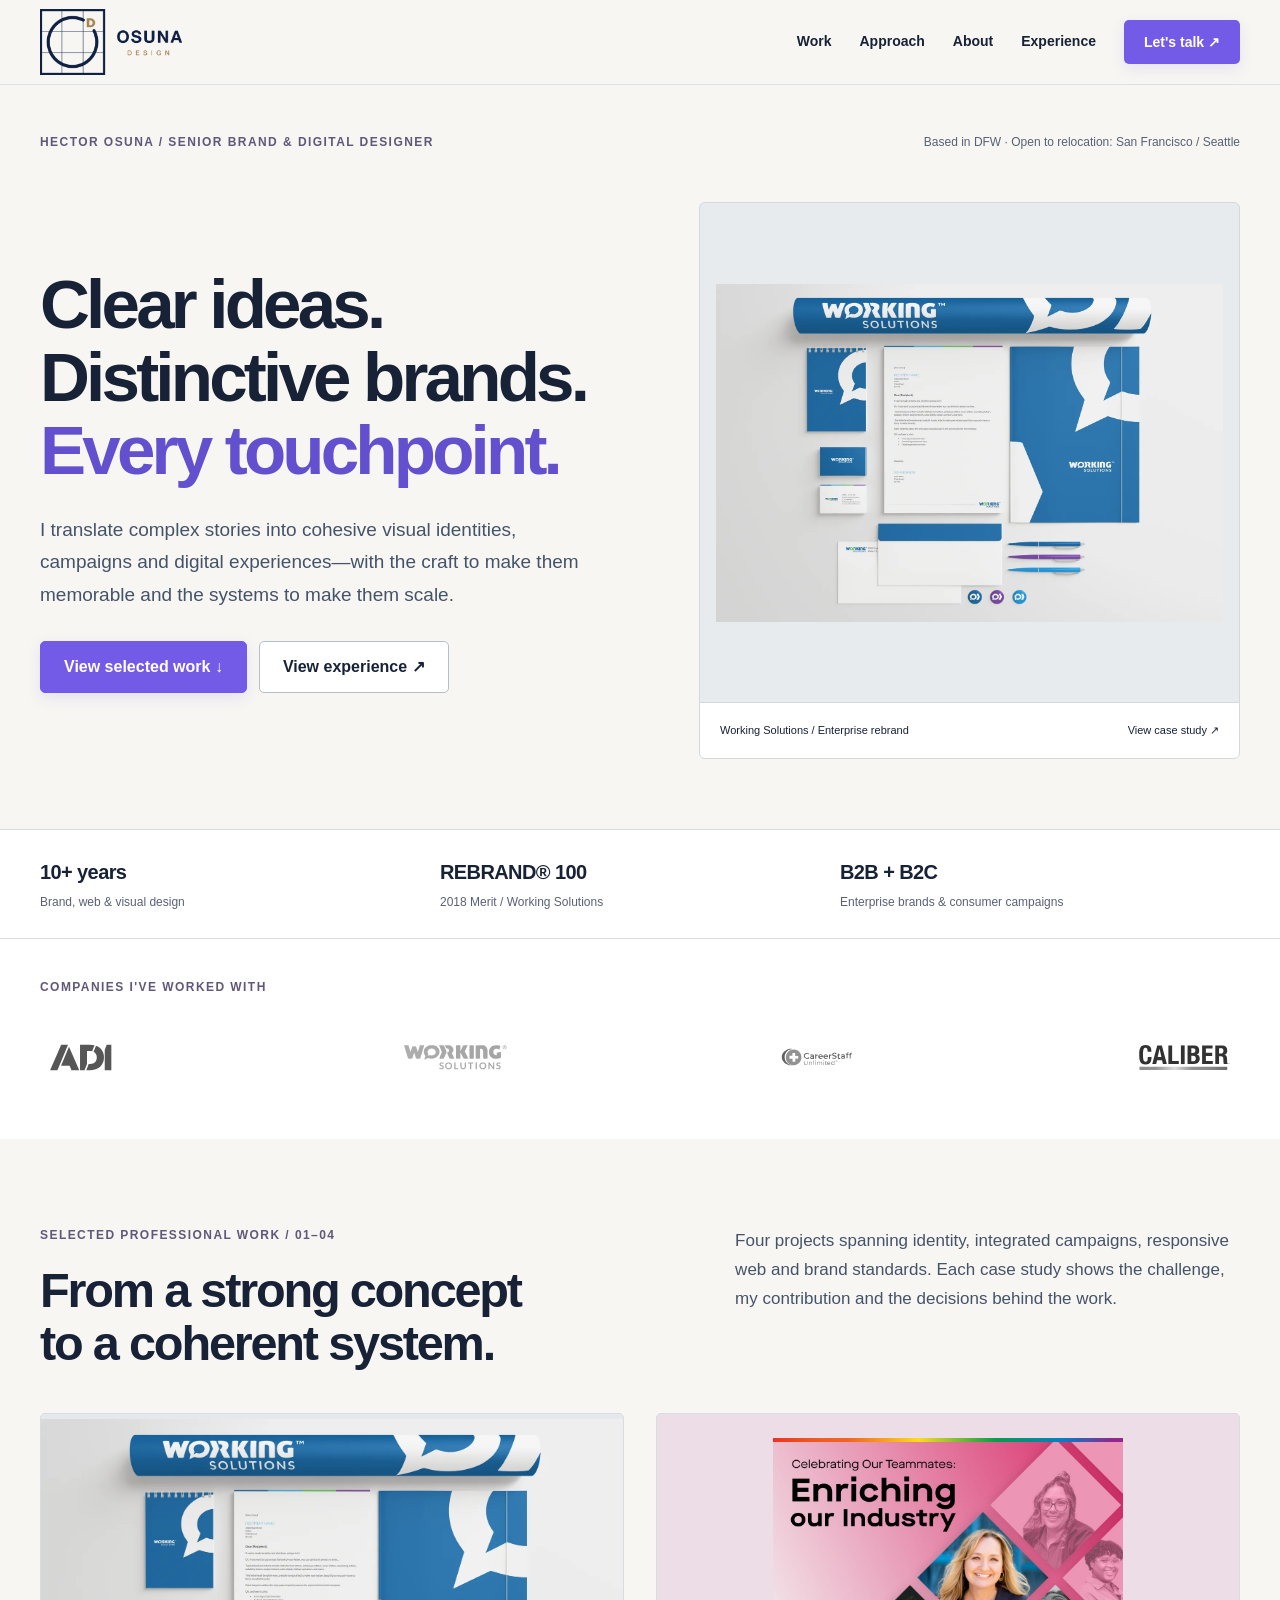
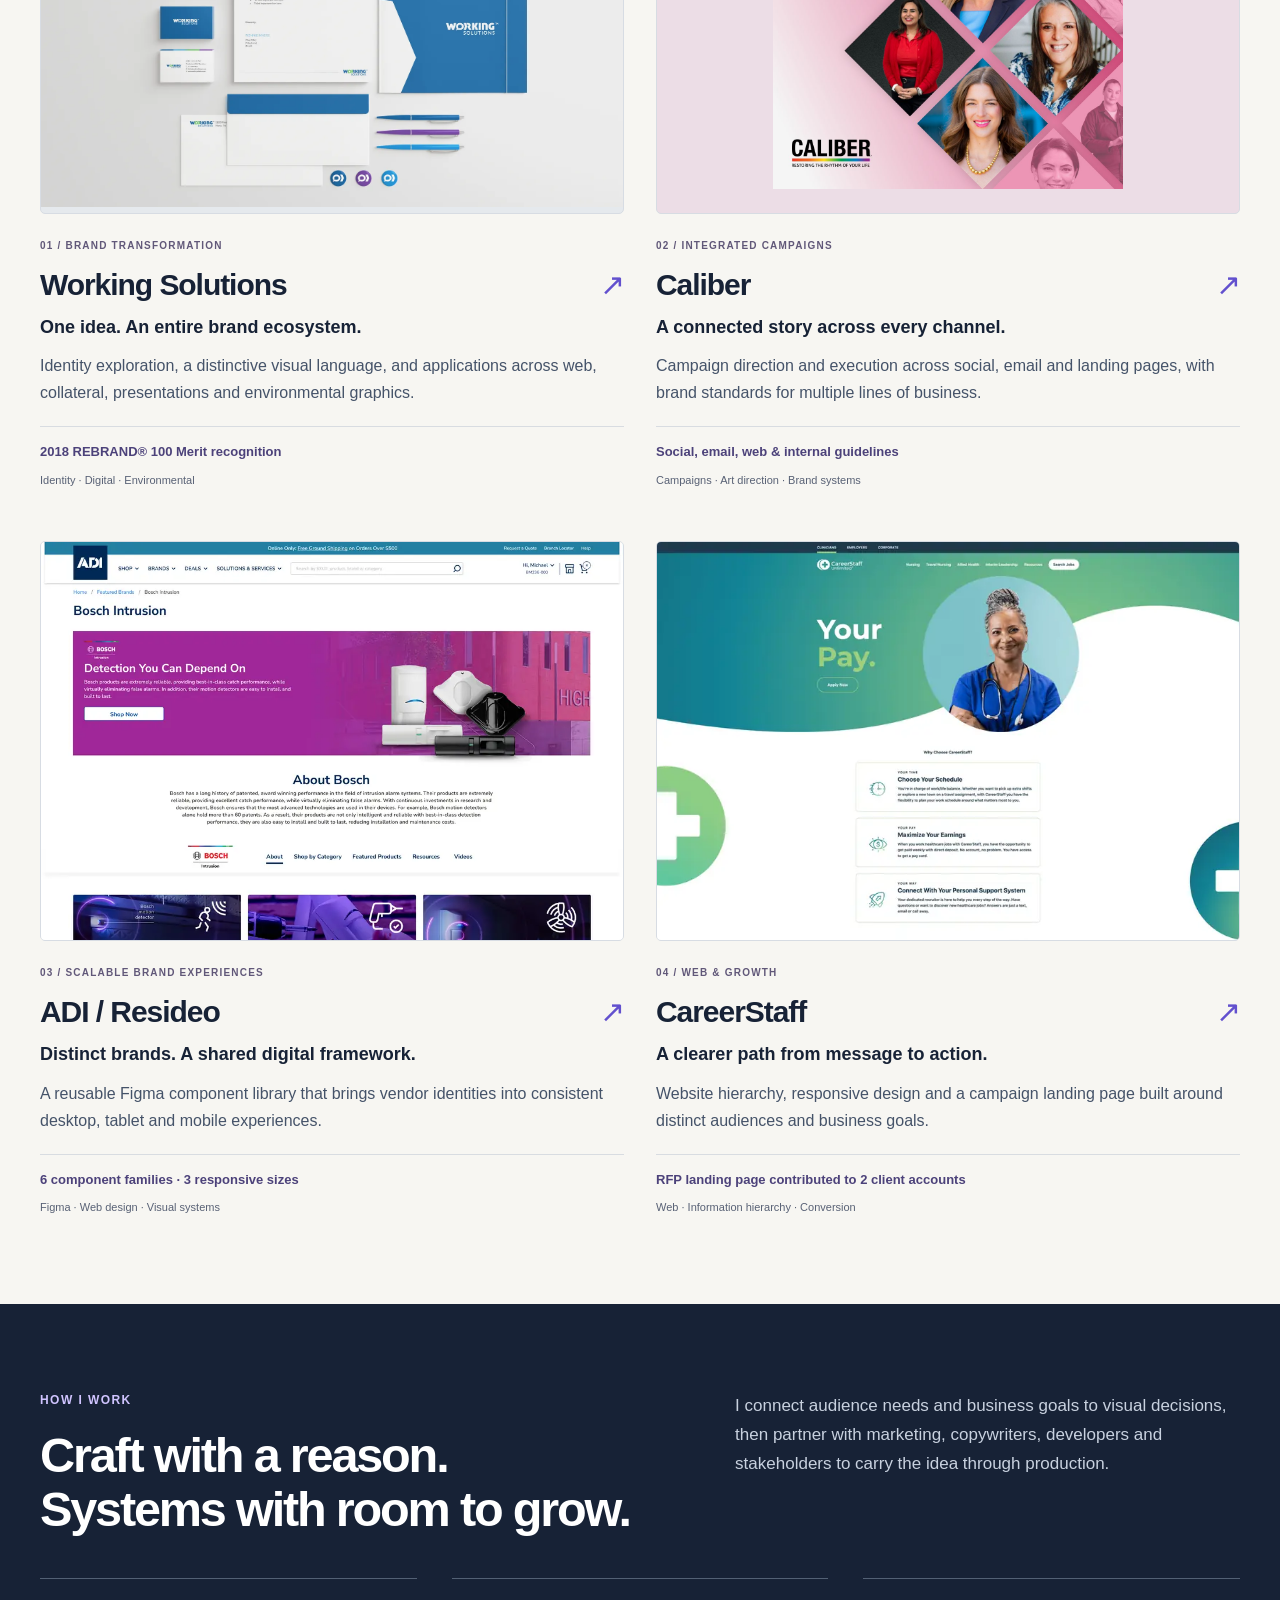
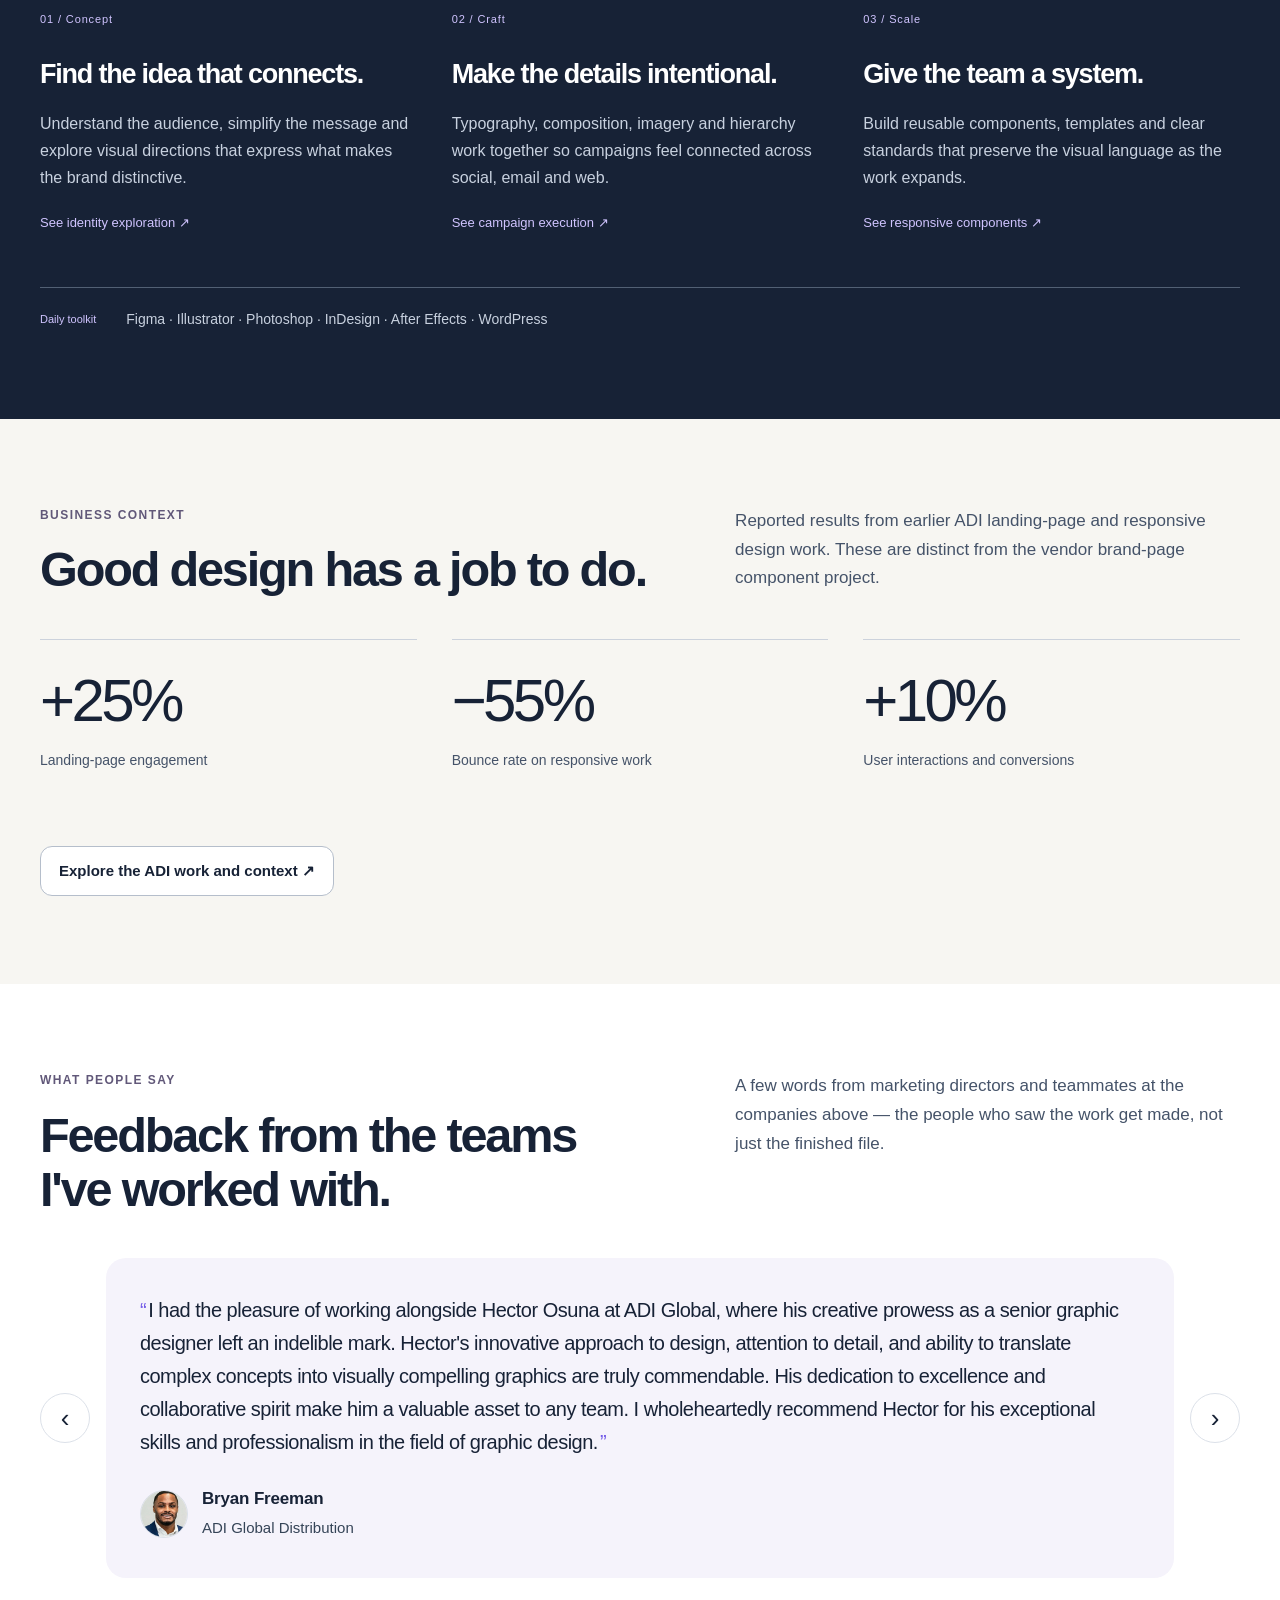
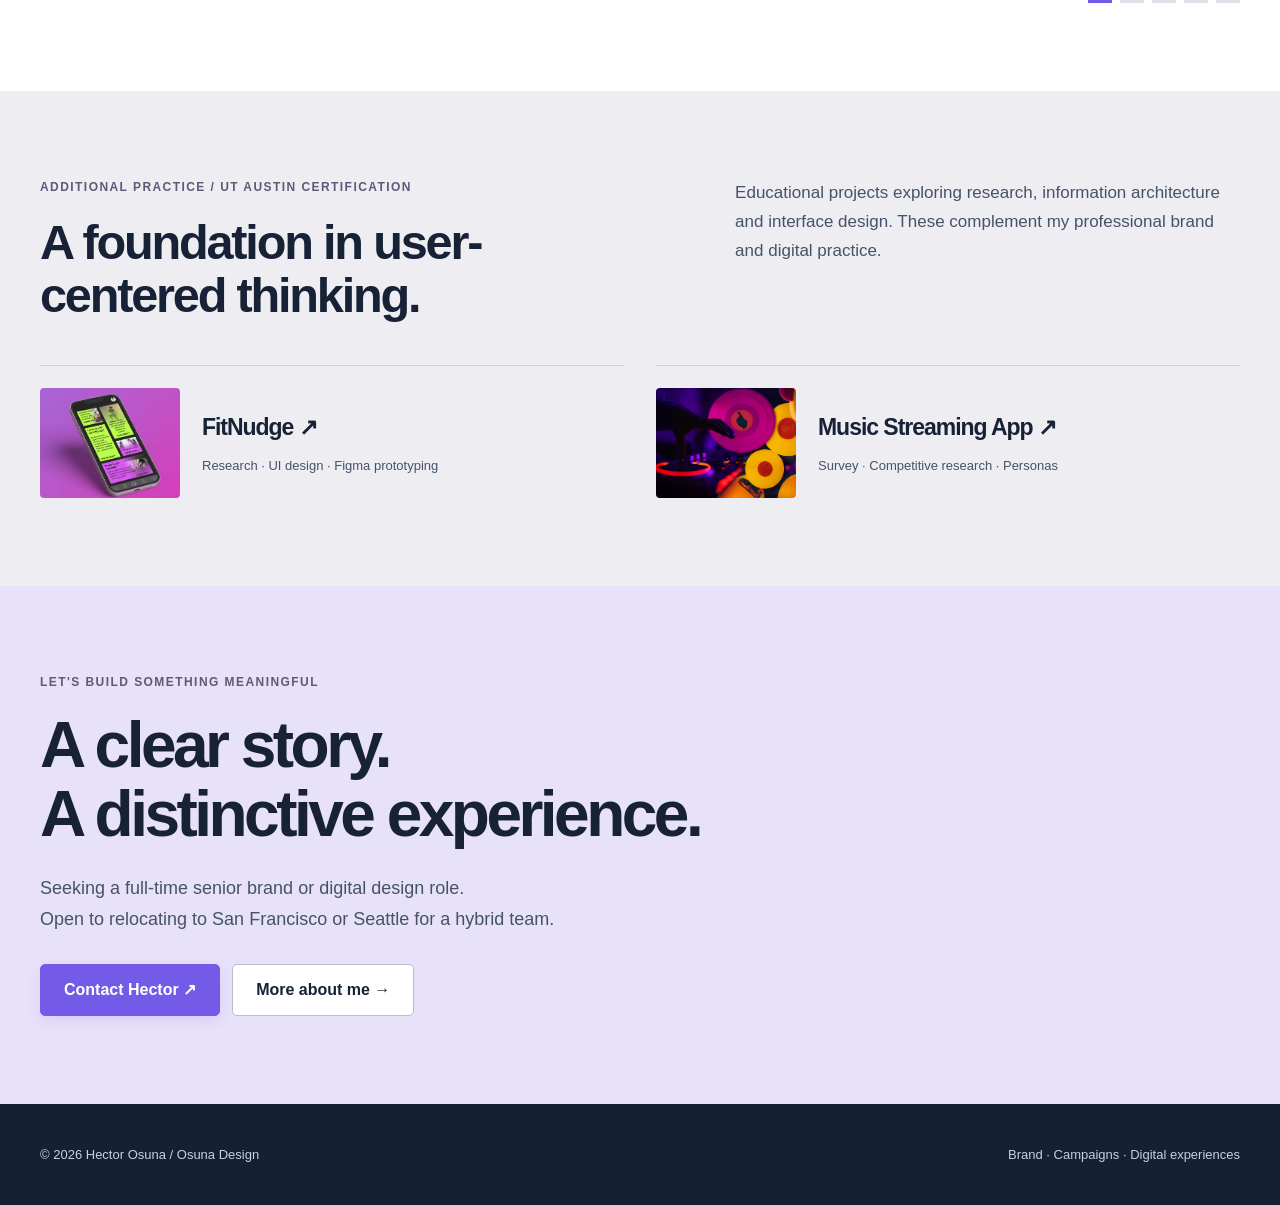
==== commit 954f7199: "Update index.html" ====
--- a/index.html
+++ b/index.html
@@ -1,9 +1,71 @@
 <!doctype html><html lang="en"><head><meta charset="utf-8"><meta name="viewport" content="width=device-width,initial-scale=1"><title>Hector Osuna — Senior Brand &amp; Digital Designer</title><meta name="description" content="Portfolio of Hector Osuna, a senior brand, web and UI designer building polished digital experiences and scalable design systems."><link rel="icon" href="assets/favicon.svg" type="image/svg+xml"><link rel="alternate icon" href="assets/favicon.ico"><link rel="apple-touch-icon" href="assets/favicon-180.png"><link rel="stylesheet" href="styles.css"><link rel="stylesheet" href="editorial.css"><link rel="stylesheet" href="ux-cases.css"><link rel="stylesheet" href="product-design.css"><link rel="stylesheet" href="brand-focus.css"></head><body class="home-page product-portfolio brand-focused"><a class="skip-link" href="#main">Skip to content</a><nav class="nav"><div class="container navin"><a class="brand" href="index.html"><img src="assets/osuna-logo.png" alt="Osuna Design"></a><div class="navlinks"><a href="#work">Work</a><a href="#approach">Approach</a><a href="about.html">About</a><a href="resume.html">Experience</a><a class="btn dark" href="mailto:hosuna23@gmail.com">Let's talk ↗</a></div><button class="menu" aria-label="Open navigation">☰</button></div></nav><main id="main">
 <header class="brand-hero"><div class="container"><div class="hero-intro"><div class="eyebrow">Hector Osuna / Senior Brand &amp; Digital Designer</div><p class="availability">Based in DFW · Open to relocation: San Francisco / Seattle</p></div><div class="brand-hero-grid"><div><h1>Clear ideas.<br>Distinctive brands.<br><span>Every touchpoint.</span></h1><p class="lead">I translate complex stories into cohesive visual identities, campaigns and digital experiences—with the craft to make them memorable and the systems to make them scale.</p><div class="actions"><a class="btn dark" href="#work">View selected work ↓</a><a class="btn" href="resume.html">View experience ↗</a></div></div><a class="hero-brand-art" href="working-solutions.html"><img src="assets/ws-new-collateral.webp" alt="Working Solutions rebrand applied to stationery and marketing collateral" fetchpriority="high"><div class="hero-art-caption"><span>Working Solutions / Enterprise rebrand</span><span>View case study ↗</span></div></a></div></div></header>
 <section class="brand-proof-strip"><div class="container"><div><strong>10+ years</strong><span>Brand, web &amp; visual design</span></div><div><strong>REBRAND® 100</strong><span>2018 Merit / Working Solutions</span></div><div><strong>B2B + B2C</strong><span>Enterprise brands &amp; consumer campaigns</span></div></div></section>
+<section class="logo-strip">
+  <div class="container"><div class="eyebrow reveal" style="text-align:center">Companies I've worked with</div></div>
+  <div class="logo-marquee">
+    <div class="logo-track">
+      <a class="logo-item" href="adi-resideo.html" aria-label="ADI Global Distribution — view case study"><img src="assets/logos/adi.svg" alt="ADI Global Distribution"></a>
+      <a class="logo-item" href="working-solutions.html" aria-label="Working Solutions — view case study"><img src="assets/logos/working-solutions.svg" alt="Working Solutions"></a>
+      <a class="logo-item" href="careerstaff.html" aria-label="CareerStaff Unlimited — view case study"><img src="assets/logos/careerstaff.svg" alt="CareerStaff Unlimited"></a>
+      <a class="logo-item" href="caliber.html" aria-label="Caliber — view case study"><img src="assets/logos/caliber.svg" alt="Caliber"></a>
+      <a class="logo-item" href="adi-resideo.html" aria-hidden="true" tabindex="-1"><img src="assets/logos/adi.svg" alt=""></a>
+      <a class="logo-item" href="working-solutions.html" aria-hidden="true" tabindex="-1"><img src="assets/logos/working-solutions.svg" alt=""></a>
+      <a class="logo-item" href="careerstaff.html" aria-hidden="true" tabindex="-1"><img src="assets/logos/careerstaff.svg" alt=""></a>
+      <a class="logo-item" href="caliber.html" aria-hidden="true" tabindex="-1"><img src="assets/logos/caliber.svg" alt=""></a>
+    </div>
+  </div>
+</section>
 <section id="work"><div class="container"><div class="section-head"><div><div class="eyebrow">Selected professional work / 01–04</div><h2>From a strong concept<br>to a coherent system.</h2></div><p>Four projects spanning identity, integrated campaigns, responsive web and brand standards. Each case study shows the challenge, my contribution and the decisions behind the work.</p></div><div class="brand-work-grid"><a class="brand-project" href="working-solutions.html"><div class="brand-project-image"><img src="assets/ws-new-collateral.webp" alt="Working Solutions stationery and brand identity applications" loading="lazy"></div><div class="brand-project-copy"><div class="eyebrow">01 / Brand transformation</div><h3>Working Solutions <span aria-hidden="true">↗</span></h3><h4>One idea. An entire brand ecosystem.</h4><p>Identity exploration, a distinctive visual language, and applications across web, collateral, presentations and environmental graphics.</p><div class="project-proof">2018 REBRAND® 100 Merit recognition</div><div class="brand-tags">Identity · Digital · Environmental</div></div></a><a class="brand-project" href="caliber.html"><div class="brand-project-image"><img src="assets/caliber/campaign-social.jpg" alt="Caliber campaign creative featuring coordinated photography and typography" loading="lazy"></div><div class="brand-project-copy"><div class="eyebrow">02 / Integrated campaigns</div><h3>Caliber <span aria-hidden="true">↗</span></h3><h4>A connected story across every channel.</h4><p>Campaign direction and execution across social, email and landing pages, with brand standards for multiple lines of business.</p><div class="project-proof">Social, email, web & internal guidelines</div><div class="brand-tags">Campaigns · Art direction · Brand systems</div></div></a><a class="brand-project" href="adi-resideo.html"><div class="brand-project-image"><img src="assets/adi-bosch-desktop.webp" alt="ADI Bosch responsive brand page design" loading="lazy"></div><div class="brand-project-copy"><div class="eyebrow">03 / Scalable brand experiences</div><h3>ADI / Resideo <span aria-hidden="true">↗</span></h3><h4>Distinct brands. A shared digital framework.</h4><p>A reusable Figma component library that brings vendor identities into consistent desktop, tablet and mobile experiences.</p><div class="project-proof">6 component families · 3 responsive sizes</div><div class="brand-tags">Figma · Web design · Visual systems</div></div></a><a class="brand-project" href="careerstaff.html"><div class="brand-project-image"><img src="assets/cs-new-clinicians.webp" alt="CareerStaff redesigned website for clinicians" loading="lazy"></div><div class="brand-project-copy"><div class="eyebrow">04 / Web & growth</div><h3>CareerStaff <span aria-hidden="true">↗</span></h3><h4>A clearer path from message to action.</h4><p>Website hierarchy, responsive design and a campaign landing page built around distinct audiences and business goals.</p><div class="project-proof">RFP landing page contributed to 2 client accounts</div><div class="brand-tags">Web · Information hierarchy · Conversion</div></div></a></div></div></section>
 <section id="approach" class="brand-approach"><div class="container"><div class="section-head"><div><div class="eyebrow">How I work</div><h2>Craft with a reason.<br>Systems with room to grow.</h2></div><p>I connect audience needs and business goals to visual decisions, then partner with marketing, copywriters, developers and stakeholders to carry the idea through production.</p></div><div class="brand-principles"><article><span>01 / Concept</span><h3>Find the idea that connects.</h3><p>Understand the audience, simplify the message and explore visual directions that express what makes the brand distinctive.</p><a href="working-solutions.html">See identity exploration ↗</a></article><article><span>02 / Craft</span><h3>Make the details intentional.</h3><p>Typography, composition, imagery and hierarchy work together so campaigns feel connected across social, email and web.</p><a href="caliber.html">See campaign execution ↗</a></article><article><span>03 / Scale</span><h3>Give the team a system.</h3><p>Build reusable components, templates and clear standards that preserve the visual language as the work expands.</p><a href="adi-resideo.html">See responsive components ↗</a></article></div><div class="tool-line"><span>Daily toolkit</span><p>Figma · Illustrator · Photoshop · InDesign · After Effects · WordPress</p></div></div></section>
 <section class="brand-results"><div class="container"><div class="section-head"><div><div class="eyebrow">Business context</div><h2>Good design has a job to do.</h2></div><p>Reported results from earlier ADI landing-page and responsive design work. These are distinct from the vendor brand-page component project.</p></div><div class="brand-result-grid"><div><strong>+25%</strong><p>Landing-page engagement</p></div><div><strong>−55%</strong><p>Bounce rate on responsive work</p></div><div><strong>+10%</strong><p>User interactions and conversions</p></div></div><a class="back" href="adi-resideo.html">Explore the ADI work and context ↗</a></div></section>
-<section class="brand-testimonials"><div class="container"><div class="eyebrow">From the people behind the work</div><h2>Craft, collaboration and care.</h2><div class="brief-grid"><figure><blockquote>“Hector's innovative approach to design, attention to detail, and ability to translate complex concepts into visually compelling graphics are truly commendable.”</blockquote><figcaption>Bryan Freeman / ADI Global Distribution</figcaption></figure><figure><blockquote>“He's got a great eye for design and well versed in customer experience. I would work with Hector again in a heartbeat.”</blockquote><figcaption>Stephanie Scoggins / Working Solutions</figcaption></figure></div></div></section><section class="brand-secondary"><div class="container"><div class="section-head"><div><div class="eyebrow">Additional practice / UT Austin certification</div><h2>A foundation in user-centered thinking.</h2></div><p>Educational projects exploring research, information architecture and interface design. These complement my professional brand and digital practice.</p></div><div class="brand-study-grid"><a href="ui-ux-fitnudge.html"><img src="assets/ux/FitNudge-thumbnail.jpg" alt="FitNudge mobile interface certification project" loading="lazy"><div><h3>FitNudge ↗</h3><p>Research · UI design · Figma prototyping</p></div></a><a href="music-streaming-app.html"><img src="assets/ux/Music-Streaming-App-thumbnail.jpg" alt="Music Streaming App research certification project" loading="lazy"><div><h3>Music Streaming App ↗</h3><p>Survey · Competitive research · Personas</p></div></a></div></div></section>
+<section class="testi-section">
+  <div class="container">
+    <div class="section-head reveal"><div><div class="eyebrow">What people say</div><h2>Feedback from the teams<br>I've worked with.</h2></div><p>A few words from marketing directors and teammates at the companies above — the people who saw the work get made, not just the finished file.</p></div>
+
+    <div class="testi-wrap reveal" id="testiWrap">
+      <button class="testi-arrow prev" type="button" aria-label="Previous testimonial">‹</button>
+      <figure class="testi-card" id="testiCard">
+        <blockquote id="testiQuote"></blockquote>
+        <figcaption><img id="testiImg" src="" alt=""><span><b id="testiName"></b><small id="testiRole"></small></span></figcaption>
+      </figure>
+      <button class="testi-arrow next" type="button" aria-label="Next testimonial">›</button>
+    </div>
+    <div class="testi-dots" id="testiDots"></div>
+  </div>
+</section><section class="brand-secondary"><div class="container"><div class="section-head"><div><div class="eyebrow">Additional practice / UT Austin certification</div><h2>A foundation in user-centered thinking.</h2></div><p>Educational projects exploring research, information architecture and interface design. These complement my professional brand and digital practice.</p></div><div class="brand-study-grid"><a href="ui-ux-fitnudge.html"><img src="assets/ux/FitNudge-thumbnail.jpg" alt="FitNudge mobile interface certification project" loading="lazy"><div><h3>FitNudge ↗</h3><p>Research · UI design · Figma prototyping</p></div></a><a href="music-streaming-app.html"><img src="assets/ux/Music-Streaming-App-thumbnail.jpg" alt="Music Streaming App research certification project" loading="lazy"><div><h3>Music Streaming App ↗</h3><p>Survey · Competitive research · Personas</p></div></a></div></div></section>
 <section class="brand-contact"><div class="container"><div class="eyebrow">Let's build something meaningful</div><h2>A clear story.<br>A distinctive experience.</h2><p>Seeking a full-time senior brand or digital design role.<br>Open to relocating to San Francisco or Seattle for a hybrid team.</p><div class="actions"><a class="btn dark" href="mailto:hosuna23@gmail.com">Contact Hector ↗</a><a class="btn" href="about.html">More about me →</a></div></div></section>
-</main><footer class="footer"><div class="container footerin"><div>© <span data-year></span> Hector Osuna / Osuna Design</div><div>Brand · Campaigns · Digital experiences</div></div></footer><script src="script.js"></script><script src="product-design.js"></script></body></html>+</main><footer class="footer"><div class="container footerin"><div>© <span data-year></span> Hector Osuna / Osuna Design</div><div>Brand · Campaigns · Digital experiences</div></div></footer><script src="script.js"></script><script src="product-design.js"></script><script>
+(function(){
+  var T=[
+    {q:"I had the pleasure of working alongside Hector Osuna at ADI Global, where his creative prowess as a senior graphic designer left an indelible mark. Hector's innovative approach to design, attention to detail, and ability to translate complex concepts into visually compelling graphics are truly commendable. His dedication to excellence and collaborative spirit make him a valuable asset to any team. I wholeheartedly recommend Hector for his exceptional skills and professionalism in the field of graphic design.",n:"Bryan Freeman",r:"ADI Global Distribution",img:"assets/testimonials/bryan-freeman.jpg"},
+    {q:"Hector is a brilliant designer with multiple design abilities, not just a visual designer but also aware of user experience and marketing analyst. His strategic thinking really makes him stand out from other designers, I have a strong impression that the marketing campaign he delivers with high performance. We worked closely for years, he always shared his experience and knowledge, and strong communication skills to collaborate as group teamwork. Hector's creativity and responsibility make him the ideal designer for any organization. It's been an amazing experience to work with him.",n:"Lorance Huang",r:"ADI Global Distribution",img:"assets/testimonials/lorance-huang.jpg"},
+    {q:"I've had the pleasure to work with Hector for over 3+ years. During my time working with him, he's been the absolute best co-worker and mentor. He's an extremely dedicated, hard working employee who will go the extra mile even on the smallest of tasks/projects. He's got a great eye for design and well versed in customer experience. I would work with Hector again in a heartbeat and if you pass him up, you don't know what you're missing out on.",n:"Stephanie Scoggins",r:"Working Solutions",img:"assets/testimonials/stephanie-scoggins.jpg"},
+    {q:"Hector is quite simply a pleasure to work with and a top-notch graphic design talent. With an eye for detail, an artistic flair, and above all, a commitment to excellence, Hector is a first-rate talent and would be an asset to any organization.",n:"Fiona Ayers",r:"ADI Global Distribution",img:"assets/testimonials/fiona-ayers.jpg"},
+    {q:"Hector is a high-level designer who stands out for his responsibility, work efficiency and teamwork. I had the opportunity to work side by side with him, and I only have good comments about his performance and high quality design. He not only gets his work right, but also keeps the end user and his needs in mind. A pleasure to work with him!",n:"Alberto Zavala",r:"ADI Global Distribution",img:"assets/testimonials/alberto-zavala.jpg"}
+  ];
+  var wrap=document.getElementById('testiWrap'); if(!wrap)return;
+  var card=document.getElementById('testiCard'), qEl=document.getElementById('testiQuote'), imgEl=document.getElementById('testiImg'), nameEl=document.getElementById('testiName'), roleEl=document.getElementById('testiRole'), dots=document.getElementById('testiDots');
+  var i=0, timer=null;
+  T.forEach(function(_,k){var b=document.createElement('button');b.type='button';b.setAttribute('aria-label','Testimonial '+(k+1)+' of '+T.length);b.addEventListener('click',function(){show(k);restart()});dots.appendChild(b)});
+  function render(){
+    var t=T[i];
+    qEl.textContent=t.q; imgEl.src=t.img; imgEl.alt=t.n; nameEl.textContent=t.n; roleEl.textContent=t.r;
+    Array.from(dots.children).forEach(function(d,k){d.classList.toggle('on',k===i);d.setAttribute('aria-pressed',String(k===i))});
+  }
+  function show(k){
+    i=(k+T.length)%T.length;
+    card.classList.add('fade');
+    setTimeout(function(){render();card.classList.remove('fade')},220);
+  }
+  function next(){show(i+1)} function prev(){show(i-1)}
+  function restart(){if(timer)clearInterval(timer)}
+  wrap.querySelector('.testi-arrow.prev').addEventListener('click',function(){prev();restart()});
+  wrap.querySelector('.testi-arrow.next').addEventListener('click',function(){next();restart()});
+  wrap.addEventListener('mouseenter',function(){if(timer)clearInterval(timer)});
+  wrap.addEventListener('mouseleave',restart);
+  wrap.addEventListener('focusin',function(){if(timer)clearInterval(timer)});
+  wrap.addEventListener('focusout',restart);
+  render(); restart();
+})();
+</script></body></html>
